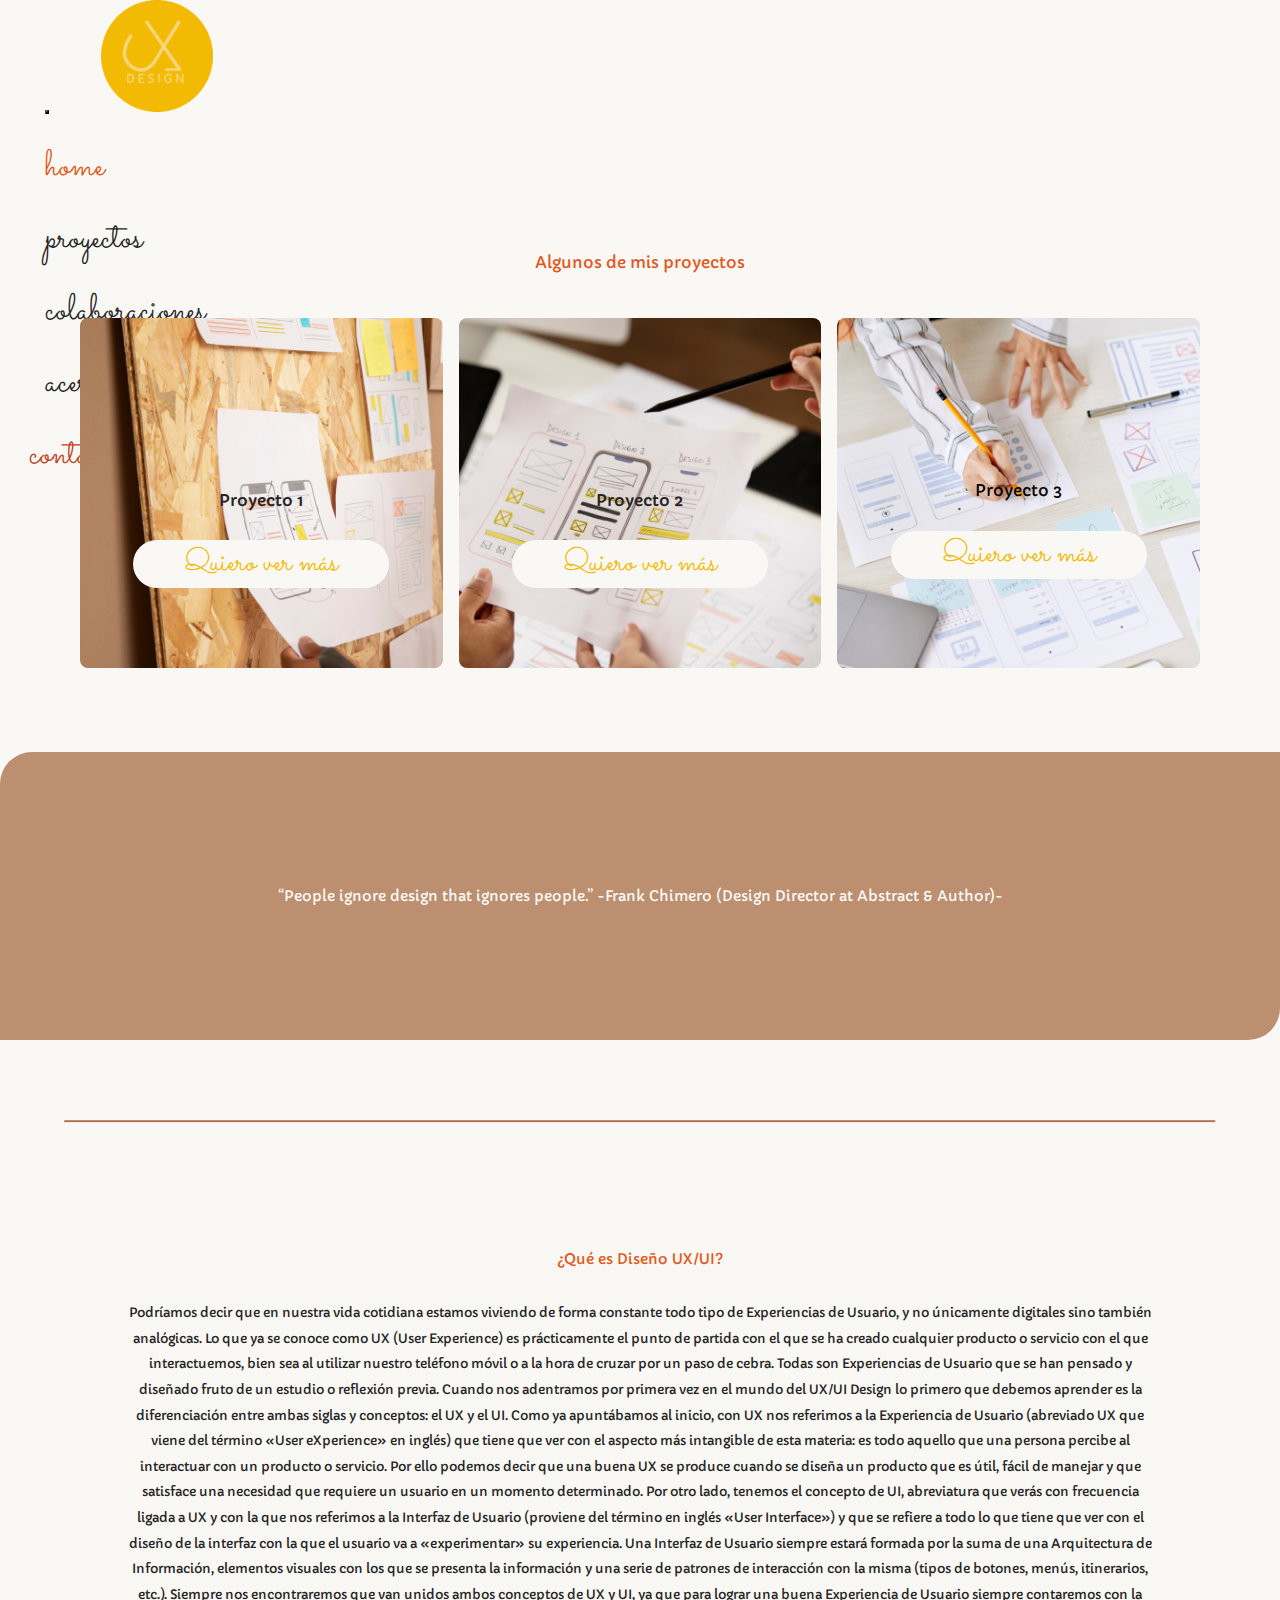
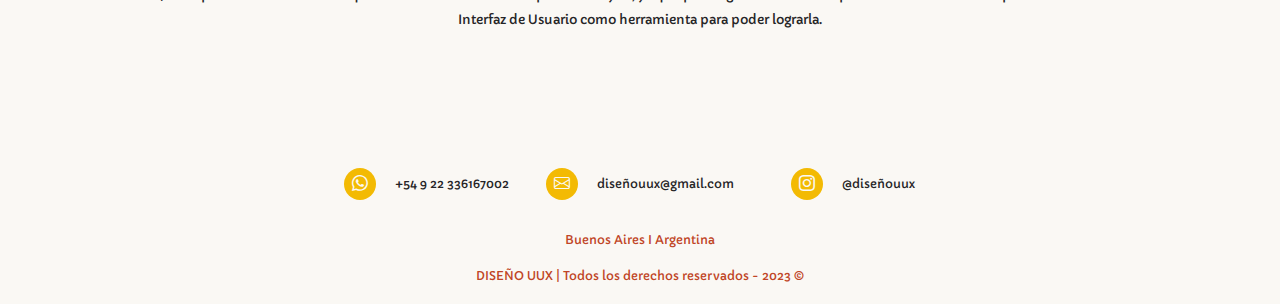
==== index.html @ 2ba10611 "Correcciones diseño responsive pantalla index y navbar" ====
<!DOCTYPE html>
<html lang="es">

<head>
  <meta charset="UTF-8">
  <meta http-equiv="X-UA-Compatible" content="IE=edge">
  <meta name="viewport" content="width=device-width, initial-scale=1.0">
  <meta name="description" content="Soy un diseñadora UX/UI apasionada por crear experiencias digitales excepcionales. Mi enfoque se basa en combinar una estética visual atractiva con una usabilidad intuitiva para ofrecer soluciones de diseño centradas en el usuario. Contáctame para transformar tus ideas en productos digitales impactantes.">
  <title>DiseñoUux| Josefina Nieto Diseño UX/UI</title>

  <!-- Vincular archivos Bootstrap -->
  <link href="https://cdn.jsdelivr.net/npm/bootstrap@5.3.0/dist/css/bootstrap.min.css" rel="stylesheet"
    integrity="sha384-9ndCyUaIbzAi2FUVXJi0CjmCapSmO7SnpJef0486qhLnuZ2cdeRhO02iuK6FUUVM" crossorigin="anonymous">
  <link rel="stylesheet" href="https://cdn.jsdelivr.net/npm/bootstrap-icons@1.10.5/font/bootstrap-icons.css">


  <!-- Vincular archivo Css -->
  <link rel="stylesheet" href="./css/styles.css">
 

  <!-- Vincular fuentes: Sacramento y Capriola -->
  <link rel="preconnect" href="https://fonts.googleapis.com">
  <link rel="preconnect" href="https://fonts.gstatic.com" crossorigin>
  <link href="https://fonts.googleapis.com/css2?family=Capriola&family=Sacramento&display=swap" rel="stylesheet">


  <!-- Favicon -->
  <link href="./img/favicon.ico" rel="Icon">
</head>

<body>
  <header class="navbar navbar-expand-xl">

    <div class="container">
      <button class="navbar-toggler" type="button" data-bs-toggle="collapse" data-bs-target="#navbarNav"
        aria-controls="navbarNav" aria-expanded="false" aria-label="Toggle navigation">
        <span class="navbar-toggler-icon"></span>
      </button>
      <a class="navbar-brand" href="index.html">
        <img class="logo" src="./img/uxdesign.png" alt="Imagen del logo">
      </a>

      <nav class="collapse navbar-collapse justify-content-between" id="navbarNav">
        <ul class="navbar-nav">
          <li class="nav-item">
            <a class="nav-link activo" aria-current="page" href="index.html">home</a>
          </li>
          <li class="nav-item">
            <a class="nav-link" href="./pages/proyectos.html">proyectos</a>
          </li>
          <li class="nav-item">
            <a class="nav-link" href="./pages/colaboraciones.html">colaboraciones</a>
          </li>
          <li class="nav-item">
            <a class="nav-link" href="./pages/acercade.html">acerca de</a>
          </li>
        </ul>
        <a class="nav-link contacto" aria-current="page" href="./pages/contacto.html">contacto</a>    
    </nav>
    </div>

  </header>

  <main>
    <section class="principal__seccion">

      <h1 class="titulo__seccion">Algunos de mis proyectos</h1>

      <div class="cards__contenedor">

        <div class="proyecto1__card">
          <h1 class="proyecto__titulo">Proyecto 1</h1>
          <a class="btn" href="">Quiero ver más</a>
        </div>

        <div class="proyecto2__card">
          <h1 class="proyecto__titulo">Proyecto 2</h1>
          <a class="btn" href="">Quiero ver más</a>
        </div>

        <div class="proyecto3__card">
          <h1 class="proyecto__titulo">Proyecto 3</h1>
          <a class="btn" href="">Quiero ver más</a>
        </div>

      </div>
    </section>

    <section class="mas">

      <div class="frase__contenedor">
        <h3 class="frase__parrafo">“People ignore design that ignores people.”
          -Frank Chimero (Design Director at Abstract & Author)-</h3>
      </div>

      <div class="separador">
        <hr class="separador__linea">
      </div>

      <div class="info__contenedor">
        <h3 class="info__titulo">¿Qué es Diseño UX/UI?</h3>
        <p class="info__parrafo">
          Podríamos decir que en nuestra vida cotidiana estamos viviendo de forma constante todo tipo de Experiencias de Usuario, y no únicamente digitales sino también analógicas. 
          Lo que ya se conoce como UX (User Experience) es prácticamente el punto de partida con el que se ha creado cualquier producto o servicio con el que interactuemos, bien sea al utilizar nuestro teléfono móvil o a la hora de cruzar por un paso de cebra. Todas son Experiencias de Usuario que se han pensado y diseñado fruto de un estudio o reflexión previa.

          Cuando nos adentramos por primera vez en el mundo del UX/UI Design lo primero que debemos aprender es la diferenciación entre ambas siglas y conceptos: el UX y el UI.
          Como ya apuntábamos al inicio, con UX nos referimos a la Experiencia de Usuario (abreviado UX que viene del término «User eXperience» en inglés) que tiene que ver con el aspecto más intangible de esta materia: es todo aquello que una persona percibe al interactuar con un producto o servicio. Por ello podemos decir que una buena UX se produce cuando se diseña un producto que es útil, fácil de manejar y que satisface una necesidad que requiere un usuario en un momento determinado.
          Por otro lado, tenemos el concepto de UI, abreviatura que verás con frecuencia ligada a UX y con la que nos referimos a la Interfaz de Usuario (proviene del término en inglés «User Interface») y que se refiere a todo lo que tiene que ver con el diseño de la interfaz con la que el usuario va a «experimentar» su experiencia.
          Una Interfaz de Usuario siempre estará formada por la suma de una Arquitectura de Información, elementos visuales con los que se presenta la información y una serie de patrones de interacción con la misma (tipos de botones, menús, itinerarios, etc.).

          Siempre nos encontraremos que van unidos ambos conceptos de UX y UI, ya que para lograr una buena Experiencia de Usuario siempre contaremos con la Interfaz de Usuario como herramienta para poder lograrla.</p>
      </div>

    </section>

  </main>

  <footer>

    <div class="redes">

      <div class="redes__card">
        <div class="icono__card">
          <i class="bi bi-whatsapp"></i>
        </div>
        <a href="./index.html">+54 9 22 336167002</a>
      </div>

      <div class="redes__card">
        <div class="icono__card">
          <i class="bi bi-envelope"></i>
        </div>
        <a href="./index.html">diseñouux@gmail.com</a>
      </div>

      <div class="redes__card">
        <div class="icono__card">
          <i class="bi bi-instagram"></i>
        </div>
        <a href="./index.html">@diseñouux</a>
      </div>

    </div>

    <div class="footer__info">
      <p class="footer__texto">Buenos Aires I Argentina</p>

      <div class="linea-copy">
        <p class="footer__copy">DISEÑO UUX | Todos los derechos reservados - 2023 ©</p>
      </div>

    </div>

  </footer>

  <script src="https://cdn.jsdelivr.net/npm/bootstrap@5.3.0/dist/js/bootstrap.bundle.min.js"
    integrity="sha384-geWF76RCwLtnZ8qwWowPQNguL3RmwHVBC9FhGdlKrxdiJJigb/j/68SIy3Te4Bkz"
    crossorigin="anonymous"></script>
</body>

</html>
---- css/styles.css ----
* {
  margin: 0;
  padding: 0;
  box-sizing: border-box;
}

ul,
ol {
  list-style: none;
}

a {
  text-decoration: none;
}

img {
  max-width: 100%;
}

h1 {
  font: normal 1rem/1.5 "Capriola", sans-serif;
}

h2 {
  font: normal 2.3rem/1.5 "Sacramento", cursive;
}

h3 {
  font-family: "Capriola", sans-serif;
  font-size: 0.9rem;
  font-weight: 400;
}

p {
  font: normal 0.8rem/2 "Capriola", sans-serif;
  color: #252426;
}

body {
  background-color: #faf8f4;
}

main {
  width: 100%;
  background-color: #faf8f4;
  align-items: center;
  align-self: center;
  padding-top: 2rem;
}

.titulo__seccion {
  width: 100%;
  color: #E25821;
  text-align: center;
  font-size: medium;
}

@media (min-width: 768px) and (orientation: landscape) {
  main {
    padding-top: 4rem;
  }
}
.cards__contenedor {
  width: 100%;
  height: 62.5rem;
  min-width: 19rem;
  margin-top: 1.5rem;
  margin-bottom: 2.5rem;
  display: grid;
  grid-template-columns: minmax(19rem, 37.5rem);
  grid-template-rows: repeat(3, minmax(20.5rem, 29rem));
  justify-self: center;
  justify-content: space-around;
  row-gap: 1rem;
}

.proyecto1__card {
  width: 100%;
  height: 100%;
  border-radius: 0.5rem;
  background-image: url(../img/vista-lateral-mano-sosteniendo-pieza-papel.jpg);
  background-size: 100% 100%;
  object-fit: cover;
  display: flex;
  flex-direction: column;
  justify-content: space-around;
  align-items: center;
  padding-top: 10.6rem;
  padding-bottom: 6.2rem;
}
.proyecto1__card h1 {
  color: #252426;
  font-size: medium;
  font-weight: 500;
}
.proyecto1__card:hover {
  background-color: #F3BA03;
}

.proyecto2__card {
  width: 100%;
  height: 100%;
  border-radius: 0.5rem;
  background-image: url(../img/manos-alto-angulo-sosteniendo-papel.jpg);
  background-size: 100% 100%;
  object-fit: cover;
  padding-top: 10.6rem;
  padding-bottom: 6.25rem;
  display: flex;
  flex-direction: column;
  justify-content: space-around;
  align-items: center;
}
.proyecto2__card h1 {
  color: #252426;
  font-size: medium;
  font-weight: 500;
}

.proyecto3__card {
  width: 100%;
  height: 100%;
  border-radius: 0.5rem;
  background-image: url(../img/mujer-haciendo-interfaz-aplicacion-moderna.jpg);
  background-size: 100% 100%;
  object-fit: cover;
  padding-top: 10rem;
  padding-bottom: 6.25rem;
  display: flex;
  flex-direction: column;
  justify-content: space-around;
  align-items: center;
}
.proyecto3__card h1 .proyecto__titulo {
  color: #252426;
  font-size: medium;
  font-weight: 500;
}

.btn {
  color: #F3BA03;
  font: normal 2.3rem/1.5 "Sacramento", cursive;
  font-size: x-large;
  width: 80%;
  max-width: 16rem;
  height: 3.2rem;
  border-radius: 1.5rem;
  background-color: #faf8f4;
  text-align: center;
  margin-top: 1.8rem;
}
.btn:hover {
  color: #faf8f4;
  background-color: #F3BA03;
  width: 102%;
  transition: all 4ms;
}

@media (min-width: 768px) and (orientation: landscape) {
  .proyecto1__card {
    grid-column: span 2;
    grid-row: span 2;
  }
  .proyecto1__card:hover {
    width: 102%;
    height: 102%;
    transition: all 2ms;
  }
  .proyecto2__card:hover {
    width: 102%;
    height: 102%;
    transition: all 2ms;
  }
  .proyecto3__card:hover {
    width: 102%;
    height: 102%;
    transition: all 2ms;
  }
  .btn {
    font-size: xx-large;
  }
}
@media (min-width: 1200px) and (orientation: landscape) {
  .cards__contenedor {
    width: 95%;
    grid-template-columns: 1fr 1fr 1fr;
    grid-template-rows: minmax(350px, 30vh);
    column-gap: 1rem;
  }
  .cards__contenedor img {
    width: 100%;
    height: 100%;
  }
  .cards__contenedor .proyecto1__card {
    grid-column: span 1;
    grid-row: span 1;
  }
  .btn {
    font-size: xx-large;
  }
}
footer {
  width: 100%;
  height: auto;
  background-color: #faf8f4;
  display: grid;
  grid-template-rows: repeat(2, 5rem);
  justify-items: center;
  align-items: center;
  align-content: center;
}
footer a {
  display: none;
  font-family: "Capriola", sans-serif;
  font-size: 0.75rem;
  font-weight: 400;
  color: #252426;
  padding-top: 0.5rem;
  padding-bottom: 0.5rem;
  margin-left: 19px;
}
footer .redes {
  width: 60%;
  display: grid;
  grid-template-columns: repeat(3, 1fr);
  grid-template-rows: 5rem;
  justify-items: center;
  align-items: center;
}
footer .redes .icono__card {
  display: grid;
  flex-wrap: nowrap;
  background-color: #F3BA03;
  width: 2rem;
  height: 2rem;
  border-radius: 50%;
  place-items: center;
}
footer .redes .icono__card i {
  color: #faf8f4;
  font-size: 1rem;
  justify-content: center;
}
footer .footer__info {
  display: grid;
  grid-template-columns: 100%;
  grid-template-rows: repeat(2, 4vh);
  justify-content: center;
}
footer .footer__info .footer__texto {
  font-size: 0.75rem;
  font-weight: 400;
  color: #C04526;
  text-align: center;
  grid-row: 1/2;
}
footer .footer__info .footer__copy {
  font-size: 0.75rem;
  font-weight: 400;
  color: #C04526;
  text-align: center;
  grid-row: 2/3;
}

@media (min-width: 768px) and (orientation: landscape) {
  .redes {
    max-width: 50%;
  }
}
@media (min-width: 1200px) and (orientation: landscape) {
  .redes {
    max-width: 50%;
  }
  .redes a {
    display: block;
  }
  .redes__card {
    display: flex;
  }
}
header {
  height: 9rem;
  background-color: #faf8f4;
}
header .navbar {
  height: 9rem;
  --bs-navbar-padding-X: 0;
  --bs-navbar-padding-y: 0;
}
header .container {
  width: 100%;
  max-width: 100vw;
  height: 100%;
  align-self: center;
  background-color: #faf8f4;
  padding: 0;
}
header .navbar-toggler {
  margin: 0 2rem;
  border-style: outset;
  color: #252426;
  font-size: 1.5rem;
  font-weight: 400;
}
header .navbar-toggler__icon {
  color: #E25821;
  order: 1;
}
header .navbar-brand {
  height: 9rem;
  padding: 2rem 0;
}
header .logo {
  width: 20vw;
  max-width: 7rem;
  height: auto;
  justify-self: center;
  align-self: center;
}
header .navbar-collapse {
  width: 100vw;
  height: auto;
  background-color: #faf8f4;
  margin-top: 0;
  margin-right: 20vw;
  border-radius: 4px;
  z-index: 10;
}
header .nav-item {
  background-color: #faf8f4;
}
header .nav-link {
  color: #252426;
  font: normal 2.3rem/1.5 "Sacramento", cursive;
  padding-left: 1rem;
  margin-left: 2rem;
  margin-right: 3rem;
  border-radius: 0.5rem;
}
header .nav-link:hover {
  color: #C04526;
  font-weight: 500;
}
header .contacto {
  color: #E25821;
  background-color: #faf8f4;
  font-weight: 500;
  padding-left: 1rem;
  margin-top: 2rem;
  margin-bottom: 41rem;
}
header .contacto:hover {
  color: #BB8F70;
  font-weight: 500;
}
header .activo {
  color: #E25821;
  background-color: #E8E0D7;
}
header .contacto__activo {
  color: #faf8f4;
  background-color: #BB8F70;
}

@media (min-width: 1200px) and (orientation: landscape) {
  header {
    height: 11rem;
    padding: 5rem auto;
  }
  header .navbar-collapse {
    width: 100vw;
    height: 9rem;
    padding-top: 1rem;
    margin-right: 1rem;
    z-index: index 10;
  }
  header .activo {
    color: #E25821;
    background-color: #faf8f4;
  }
  header .container {
    width: 98%;
    height: 9rem;
    margin: 0 auto;
  }
  header .navbar-brand {
    padding: 1rem;
  }
  header .navbar-brand:hover {
    width: 10rem;
    height: 10rem;
    transition: all 2ms;
  }
  header ul .navbar-nav {
    width: 100%;
    height: 9rem;
    justify-content: center;
    align-items: center;
    z-index: index 10;
  }
  header .nav-item {
    height: 4rem;
    margin: 0.5rem 0;
    justify-items: start;
    align-items: center;
    padding-left: 0;
  }
  header .nav-item .nav-link {
    width: 100%;
    height: 100%;
    border-radius: 4px;
    text-align: center;
    margin-left: 1rem;
    margin-right: 1rem;
  }
  header .nav-item .nav-link:hover {
    color: #C04526;
    font-weight: 500;
    width: 105%;
    height: 105%;
    transition: all 2ms;
  }
  header .contacto {
    width: 12rem;
    height: 4rem;
    color: #C04526;
    align-self: center;
    padding: 0.5rem 0;
    margin: 1.5rem 1rem;
    font-weight: 500;
    border-radius: 2rem;
    text-align: center;
    justify-content: center;
    align-content: center;
  }
  header .contacto:hover {
    width: 12.5rem;
    height: 4.5rem;
    background-color: #E8E0D7;
    color: #faf8f4;
    border-width: 0.3rem;
    border-width: 1rem;
    transition: all 2ms;
  }
  header .contacto__activo {
    color: #E25821;
    background-color: #E8E0D7;
  }
}
.acerca {
  width: 90%;
  height: 65rem;
  min-width: 18.5rem;
  margin: 0 auto;
  display: grid;
  grid-template-rows: 0.5fr 0.5fr 2fr 4fr;
  align-items: center;
  justify-items: center;
  justify-content: center;
  justify-self: center;
  text-align: center;
}
.acerca__subtitulo {
  color: #E25821;
  font-size: x-large;
}
.acerca__parrafo {
  width: 95%;
  max-width: 1000px;
  height: 30rem;
  margin: 0 auto;
  display: grid;
  grid-template-rows: 1fr 1fr 5fr;
  align-items: center;
}
.acerca__parrafo h3 {
  font-size: medium;
  color: #BB8F70;
}
.acerca__parrafo p {
  text-align: center;
  font: normal 0.8rem/2 "Capriola", sans-serif;
}
.acerca .carrusel {
  width: 95%;
  height: auto;
  max-width: 24rem;
  border-radius: 1rem;
}
.acerca .carrusel img {
  border-radius: 1rem;
}

@media (min-width: 768px) and (orientation: landscape) {
  .acerca {
    height: 65rem;
    grid-template-rows: 1fr 1fr 4fr 6fr;
  }
  .acerca .carrusel {
    width: 80%;
    max-width: 35rem;
    margin-top: 2rem;
  }
  .acerca__subtitulo {
    color: #E25821;
    font-size: xx-large;
  }
  .acerca__parrafo {
    width: 90vw;
    max-width: 40rem;
    height: 22rem;
    margin: 4rem auto;
  }
}
@media (min-width: 1200px) and (orientation: landscape) {
  .acerca {
    height: 80rem;
    grid-template-rows: 1fr 1fr 4fr 6fr;
  }
  .acerca .carrusel {
    width: 70%;
    max-width: 40rem;
  }
  .acerca__parrafo {
    width: 90vw;
    max-width: 55rem;
    height: 20rem;
    margin: 4rem auto;
  }
}
.contactar {
  width: 20rem;
  height: 32rem;
  display: grid;
  grid-template-rows: 0.5fr 0.5fr 3.5fr;
  justify-self: center;
  align-items: center;
  justify-content: center;
  margin: 0 auto;
  padding: 0;
  z-index: 0;
}
.contactar__linea1 {
  width: 3rem;
  border-width: 0.3rem;
  border-radius: 0.1rem;
  color: #E25821;
  margin-top: 0px;
  margin-bottom: 0px;
  justify-self: center;
  margin: 0 auto;
  z-index: 0;
}
.contactar__linea2 {
  width: 3rem;
  border-width: 0.3rem;
  border-radius: 2px;
  color: #E25821;
  justify-self: start;
  margin-top: 0px;
  margin-bottom: 0px;
  z-index: 0;
}
.contactar__formulario {
  width: 20rem;
  height: 23rem;
  display: grid;
  grid-template-rows: 1fr 3.5fr;
}
.contactar__formulario input {
  border-radius: 10px;
  border-color: #BB8F70;
  color: #252426;
  border-width: 0.1rem;
  background-color: #faf8f4;
}
.contactar__formulario .input1 {
  width: 20rem;
  height: 3rem;
  display: grid;
  grid-template-columns: 1fr 1fr;
  column-gap: 0.2rem;
}
.contactar__formulario .input1__nombre {
  width: 9.9rem;
  height: 3rem;
  margin-top: 0.5rem;
  margin-bottom: 0.5rem;
}
.contactar__formulario .input1__telefono {
  width: 9.9rem;
  height: 3rem;
  margin-top: 0.5rem;
  margin-bottom: 0.5rem;
}
.contactar__formulario .input2 {
  width: 20rem;
  display: flex;
  flex-direction: column;
  align-items: center;
}
.contactar__formulario .input2__email {
  width: 20rem;
  height: 50px;
  margin-bottom: 0.75rem;
}
.contactar__formulario .input2__mensaje {
  width: 20rem;
  height: 10rem;
}
.contactar__formulario .input2__boton {
  color: #252426;
  width: 10rem;
  height: 2.9rem;
  border-radius: 1.5rem;
  background-color: #E8E0D7;
  border-color: #E8E0D7;
  margin-top: 1rem;
  margin-bottom: 1rem;
}
.contactar .contactar__subtitulo {
  padding: 1rem 0;
}

@media (min-width: 768px) and (orientation: landscape) {
  .contactar {
    width: 26rem;
    height: 40rem;
  }
  .contactar__formulario {
    width: 26rem;
    height: 30rem;
  }
  .contactar__formulario .input1 {
    width: 26rem;
  }
  .contactar__formulario .input1__nombre {
    width: 12.9rem;
    margin-top: 0;
    margin-bottom: 0;
  }
  .contactar__formulario .input1__telefono {
    width: 12.9rem;
    margin-top: 0;
    margin-bottom: 0;
  }
  .contactar__formulario .input2 {
    width: 26rem;
  }
  .contactar__formulario .input2__email {
    width: 26rem;
  }
  .contactar__formulario .input2__mensaje {
    width: 26rem;
    height: 15rem;
  }
  .contactar__formulario .input2__boton {
    width: 15rem;
    height: 3.5rem;
    margin-top: 2rem;
    margin-bottom: 2rem;
  }
}
.principal__seccion {
  width: 92%;
  min-width: 19rem;
  max-width: 43rem;
  height: auto;
  display: grid;
  flex-wrap: wrap;
  justify-self: center;
  align-items: center;
  margin: 0 auto;
}
.principal__seccion .cards__contenedor {
  max-width: 30rem;
}

.mas {
  width: 100%;
  min-width: 19rem;
  height: 106rem;
  margin-top: 0.5rem;
  display: grid;
  grid-template-columns: minmax(18rem, 100%);
  grid-template-rows: auto;
  align-items: center;
  justify-items: center;
}
.mas .frase__contenedor {
  width: 100%;
  height: 100%;
  max-height: 20rem;
  min-height: 18rem;
  background-color: #BB8F70;
  border-radius: 2rem 0 2rem 0;
  display: flex;
  align-items: center;
  justify-content: center;
}
.mas .frase__contenedor .frase__parrafo {
  max-width: 90%;
  color: #faf8f4;
  line-height: 2rem;
  text-align: center;
}

.separador {
  width: 100%;
  height: 100%;
  grid-row: 2/3;
}
.separador__linea {
  width: 90%;
  height: 0.2rem;
  border-radius: 2px;
  margin: auto auto;
  background-color: #E25821;
  margin-top: 2rem;
}

.info__contenedor {
  width: 95%;
  grid-row: 3/4;
  justify-content: center;
  align-content: space-between;
  text-align: center;
  padding: 2rem 2rem;
}
.info__contenedor .info__titulo {
  color: #E25821;
  margin-top: 1rem;
  margin-bottom: 2rem;
}

@media (min-width: 768px) and (orientation: landscape) {
  main .cards__contenedor {
    max-width: 40rem;
  }
  main .proyecto1__card {
    grid-column: span 1;
    grid-row: span 1;
  }
  main .mas {
    height: 70rem;
    grid-template-rows: 1fr 0.5fr 4fr;
  }
  main .mas .separador__linea {
    margin-top: 4rem;
  }
}
@media (min-width: 1200px) and (orientation: landscape) {
  main .principal__seccion {
    width: 95%;
    max-width: 75rem;
    height: 30rem;
    margin-bottom: 2rem;
  }
  main .principal__seccion .cards__contenedor {
    width: 100%;
    max-width: 70rem;
    height: 22rem;
  }
  main .mas {
    height: 62rem;
  }
  main .mas .info__contenedor {
    width: 85%;
  }
  main .mas .separador__linea {
    margin-top: 5rem;
  }
}
.proyectos {
  width: 95%;
  min-width: 19rem;
  height: auto;
  display: flex;
  flex-direction: column;
  justify-self: center;
  align-items: center;
  margin: 0 auto;
  padding: 0;
}
.proyectos__contenedor {
  width: 95%;
  min-width: 19rem;
  max-width: 25rem;
  display: grid;
  grid-template-columns: 1fr;
  grid-template-rows: repeat(6, 290px);
  row-gap: 1rem;
  margin-top: 1rem;
  margin-bottom: 3rem;
  justify-self: center;
  padding: 0 1rem;
}

@media (min-width: 768px) and (orientation: landscape) {
  .proyectos {
    width: 92%;
    max-width: 75rem;
    height: 90rem;
  }
  .proyectos__contenedor {
    max-width: 75rem;
    height: 75rem;
    margin-top: 3rem;
    margin-bottom: 3rem;
    grid-template-columns: 1fr 1fr;
    grid-template-rows: 1fr 1fr 1fr;
    column-gap: 1rem;
  }
}
@media (min-width: 1200px) and (orientation: landscape) {
  .proyectos {
    height: 62.5rem;
  }
  .proyectos__contenedor {
    height: 40rem;
    grid-template-columns: 1fr 1fr 1fr;
    grid-template-rows: 1fr 1fr;
    padding: 0;
    column-gap: 2rem;
    row-gap: 2rem;
  }
}
.colaboraciones {
  width: 100vw;
  height: 48rem;
  display: grid;
  grid-template-rows: 0.5fr 5fr;
  justify-self: center;
  align-items: center;
  justify-items: center;
}
.colaboraciones .subtitulo__seccion {
  text-align: center;
  color: #252426;
  font-weight: 100;
}
.colaboraciones__informacion {
  width: 90%;
  display: grid;
  grid-template-rows: repeat(3, 1fr);
  row-gap: 1rem;
  justify-self: center;
  align-items: center;
}
.colaboraciones__contenedor {
  width: 100vw;
  height: auto;
  row-gap: 1rem;
  align-items: center;
  justify-items: center;
  margin: auto auto;
}
.colaboraciones .contacto__red {
  height: 3rem;
  display: flex;
  text-align: center;
  justify-items: center;
  align-items: center;
  margin: 0 auto;
}
.colaboraciones .contacto__red a {
  color: #252426;
}
.colaboraciones .contacto__red .icono__card {
  display: grid;
  flex-wrap: nowrap;
  background-color: #F3BA03;
  width: 3rem;
  height: 3rem;
  border-radius: 50%;
  place-items: center;
  margin-right: 1rem;
}
.colaboraciones .contacto__red .icono__card i {
  color: #faf8f4;
  font-size: 1rem;
  justify-content: center;
}
.colaboraciones .colaboracion {
  width: 100%;
  height: 32rem;
  display: grid;
  grid-template-rows: 1fr 1fr;
  background-color: #E8E0D7;
  align-items: center;
  justify-items: center;
  justify-content: center;
  padding-top: 1rem;
  padding-bottom: 1rem;
  margin: 0 auto;
}
.colaboraciones .colaboracion__card {
  width: 90%;
  max-width: 22.5rem;
  height: auto;
  color: #faf8f4;
  background-color: #BB8F70;
  border-radius: 0 1.5rem 0 1.5rem;
  display: grid;
  grid-template-rows: 1fr 2fr;
  justify-items: center;
  padding: 2rem 2rem;
  align-items: center;
  text-align: center;
  padding-top: 2rem;
}
.colaboraciones .colaboracion__card h1 {
  font-size: medium;
}
.colaboraciones .colaboracion__imagen {
  width: 90%;
  max-width: 22.5rem;
  height: auto;
  margin: 0 auto;
}
.colaboraciones .colaboracion__imagen img {
  border-radius: 2rem 2rem 0 0;
  height: 100%;
  object-fit: cover;
}

@media (min-width: 768px) {
  .colaboraciones {
    height: 43rem;
    grid-template-rows: 1.5fr 5.5fr;
  }
  .colaboraciones__contenedor {
    height: 28rem;
    margin: 0;
  }
  .colaboraciones__contenedor .colaboracion {
    display: grid;
    grid-template-columns: 1fr 1fr;
    grid-template-rows: 1fr;
    height: auto;
    align-self: center;
    margin: auto 0;
    column-gap: 1rem;
    padding: 2rem 15vh;
  }
  .colaboraciones__contenedor .colaboracion__card {
    width: 100%;
    max-width: 40rem;
    min-width: 21rem;
    height: 100%;
    max-height: 100%;
    margin-left: 0;
    grid-column-start: 1;
    padding: 20% 0;
  }
  .colaboraciones__contenedor .colaboracion__imagen {
    width: 100%;
    max-width: 40rem;
    min-width: 21rem;
    height: 100%;
    max-height: 100%;
    margin: auto 0;
    grid-column-start: 2;
    grid-row-start: 1;
    align-self: flex-start;
  }
}

/*# sourceMappingURL=styles.css.map */
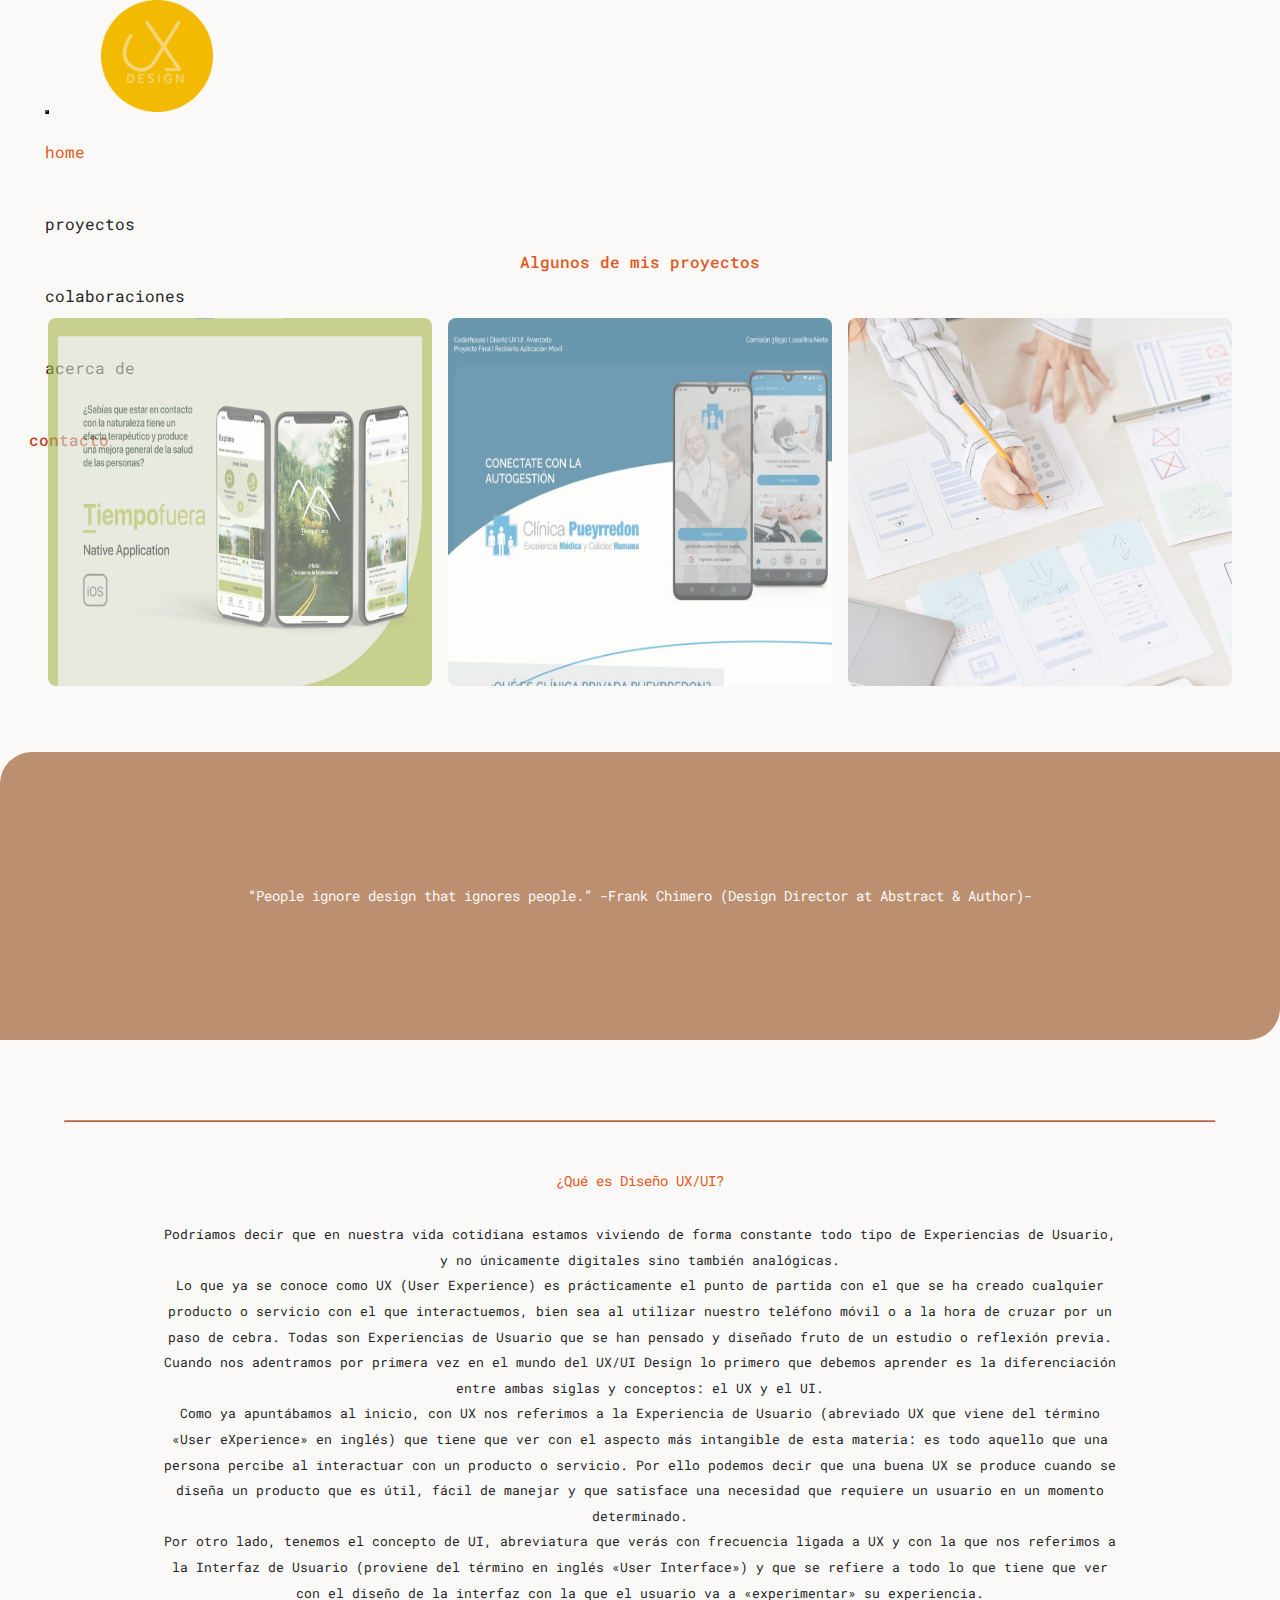
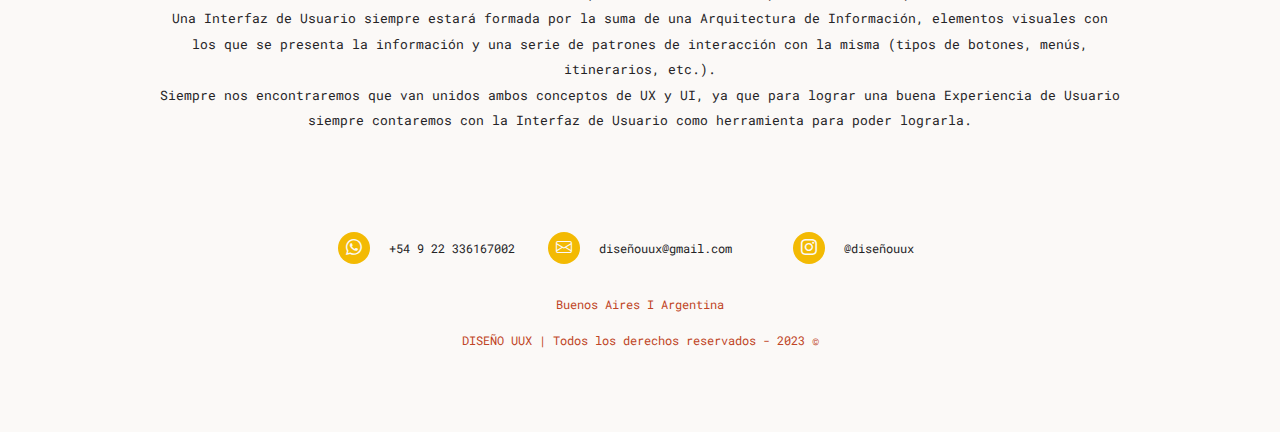
==== commit 7e354574: "Cambio fuente sitio y correciones estilos" ====
--- a/index.html
+++ b/index.html
@@ -18,10 +18,10 @@
   <link rel="stylesheet" href="./css/styles.css">
  
 
-  <!-- Vincular fuentes: Sacramento y Capriola -->
+  <!-- Vincular fuentes: Roboto -->
   <link rel="preconnect" href="https://fonts.googleapis.com">
   <link rel="preconnect" href="https://fonts.gstatic.com" crossorigin>
-  <link href="https://fonts.googleapis.com/css2?family=Capriola&family=Sacramento&display=swap" rel="stylesheet">
+  <link href="https://fonts.googleapis.com/css2?family=Roboto+Mono:ital,wght@0,200;0,300;0,400;0,500;0,600;1,200;1,300;1,400&display=swap" rel="stylesheet">
 
 
   <!-- Favicon -->
@@ -69,18 +69,25 @@
       <div class="cards__contenedor">
 
         <div class="proyecto1__card">
-          <h1 class="proyecto__titulo">Proyecto 1</h1>
-          <a class="btn" href="">Quiero ver más</a>
+          <div class="contenedoramarillo__card">
+            <h1 class="proyecto__titulo">Proyecto Tiempo fuera- Aplicación nativa</h1>
+            <a class="btn" href="https://www.behance.net/gallery/156303255/TIEMPO-FUERA-APP-NATIVA"target="_blank" rel="noopener noreferrer">Quiero ver más</a>
+          </div>
         </div>
+        
 
         <div class="proyecto2__card">
-          <h1 class="proyecto__titulo">Proyecto 2</h1>
-          <a class="btn" href="">Quiero ver más</a>
+          <div class="contenedormorado__card">
+            <h1 class="proyecto__titulo">Proyecto rediseño aplicación paciente Clínica Privada Pueyrredon</h1>
+            <a class="btn" href="https://www.behance.net/gallery/171615181/Rediseno-aplicacion-pacientes-Clinica-Pueyrredon" target="_blank" rel="noopener noreferrer">Quiero ver más</a>
+          </div>
         </div>
 
         <div class="proyecto3__card">
-          <h1 class="proyecto__titulo">Proyecto 3</h1>
-          <a class="btn" href="">Quiero ver más</a>
+          <div class="contenedoramarillo__card">
+            <h1 class="proyecto__titulo">Proyecto 3</h1>
+            <a class="btn" href="https://www.behance.net/gallery/156303255/TIEMPO-FUERA-APP-NATIVA"target="_blank" rel="noopener noreferrer">Quiero ver más</a>
+          </div>
         </div>
 
       </div>
@@ -101,13 +108,17 @@
         <h3 class="info__titulo">¿Qué es Diseño UX/UI?</h3>
         <p class="info__parrafo">
           Podríamos decir que en nuestra vida cotidiana estamos viviendo de forma constante todo tipo de Experiencias de Usuario, y no únicamente digitales sino también analógicas. 
+          <br>
           Lo que ya se conoce como UX (User Experience) es prácticamente el punto de partida con el que se ha creado cualquier producto o servicio con el que interactuemos, bien sea al utilizar nuestro teléfono móvil o a la hora de cruzar por un paso de cebra. Todas son Experiencias de Usuario que se han pensado y diseñado fruto de un estudio o reflexión previa.
-
+          <br>
           Cuando nos adentramos por primera vez en el mundo del UX/UI Design lo primero que debemos aprender es la diferenciación entre ambas siglas y conceptos: el UX y el UI.
+          <br>
           Como ya apuntábamos al inicio, con UX nos referimos a la Experiencia de Usuario (abreviado UX que viene del término «User eXperience» en inglés) que tiene que ver con el aspecto más intangible de esta materia: es todo aquello que una persona percibe al interactuar con un producto o servicio. Por ello podemos decir que una buena UX se produce cuando se diseña un producto que es útil, fácil de manejar y que satisface una necesidad que requiere un usuario en un momento determinado.
+          <br>
           Por otro lado, tenemos el concepto de UI, abreviatura que verás con frecuencia ligada a UX y con la que nos referimos a la Interfaz de Usuario (proviene del término en inglés «User Interface») y que se refiere a todo lo que tiene que ver con el diseño de la interfaz con la que el usuario va a «experimentar» su experiencia.
+          <br>
           Una Interfaz de Usuario siempre estará formada por la suma de una Arquitectura de Información, elementos visuales con los que se presenta la información y una serie de patrones de interacción con la misma (tipos de botones, menús, itinerarios, etc.).
-
+          <br>
           Siempre nos encontraremos que van unidos ambos conceptos de UX y UI, ya que para lograr una buena Experiencia de Usuario siempre contaremos con la Interfaz de Usuario como herramienta para poder lograrla.</p>
       </div>
 
--- a/css/styles.css
+++ b/css/styles.css
@@ -1,3 +1,4 @@
+@charset "UTF-8";
 * {
   margin: 0;
   padding: 0;
@@ -18,31 +19,31 @@
 }
 
 h1 {
-  font: normal 1rem/1.5 "Capriola", sans-serif;
+  font: 500 1.1rem/1.5 "Roboto Mono", monospace;
 }
 
 h2 {
-  font: normal 2.3rem/1.5 "Sacramento", cursive;
+  font: 400 1rem/1.5 "Roboto Mono", monospace;
 }
 
 h3 {
-  font-family: "Capriola", sans-serif;
+  font-family: "Roboto Mono", monospace;
   font-size: 0.9rem;
   font-weight: 400;
 }
 
 p {
-  font: normal 0.8rem/2 "Capriola", sans-serif;
+  font: 400 0.8rem/2 "Roboto Mono", monospace;
   color: #252426;
 }
 
 body {
-  background-color: #faf8f4;
+  background-color: #FBF9F7;
 }
 
 main {
   width: 100%;
-  background-color: #faf8f4;
+  background-color: #FBF9F7;
   align-items: center;
   align-self: center;
   padding-top: 2rem;
@@ -60,61 +61,57 @@
     padding-top: 4rem;
   }
 }
-.cards__contenedor {
-  width: 100%;
-  height: 62.5rem;
-  min-width: 19rem;
-  margin-top: 1.5rem;
-  margin-bottom: 2.5rem;
-  display: grid;
-  grid-template-columns: minmax(19rem, 37.5rem);
-  grid-template-rows: repeat(3, minmax(20.5rem, 29rem));
-  justify-self: center;
-  justify-content: space-around;
-  row-gap: 1rem;
-}
-
-.proyecto1__card {
+h1 .titulo__seccion {
+  color: #FBF9F7;
+  max-width: 17rem;
+  font-size: medium;
+  line-height: 1.2;
+  font-weight: 600;
+  text-align: center;
+}
+
+.contenedoramarillo__card {
   width: 100%;
   height: 100%;
   border-radius: 0.5rem;
-  background-image: url(../img/vista-lateral-mano-sosteniendo-pieza-papel.jpg);
+  background-color: rgba(243, 187, 3, 0.6156862745);
+  padding: 8rem 1rem;
+}
+
+.contenedormorado__card {
+  width: 100%;
+  height: 100%;
+  border-radius: 0.5rem;
+  background-color: rgba(187, 143, 112, 0.6980392157);
+  padding: 6rem 1rem;
+}
+
+.proyecto1__card {
+  width: 100%;
+  height: 100%;
+  border-radius: 0.5rem;
+  background-image: url(../img/proyecto-tiempofuera-appnativa.jpg);
   background-size: 100% 100%;
   object-fit: cover;
   display: flex;
   flex-direction: column;
-  justify-content: space-around;
-  align-items: center;
-  padding-top: 10.6rem;
-  padding-bottom: 6.2rem;
-}
-.proyecto1__card h1 {
-  color: #252426;
-  font-size: medium;
-  font-weight: 500;
-}
-.proyecto1__card:hover {
-  background-color: #F3BA03;
+  align-items: center;
+  opacity: 60%;
+  text-align: center;
 }
 
 .proyecto2__card {
   width: 100%;
   height: 100%;
   border-radius: 0.5rem;
-  background-image: url(../img/manos-alto-angulo-sosteniendo-papel.jpg);
+  background-image: url(../img/proyecto-rediseño-apppacientes-clinicaprivadapueyrredon.jpg);
   background-size: 100% 100%;
   object-fit: cover;
-  padding-top: 10.6rem;
-  padding-bottom: 6.25rem;
   display: flex;
   flex-direction: column;
-  justify-content: space-around;
-  align-items: center;
-}
-.proyecto2__card h1 {
-  color: #252426;
-  font-size: medium;
-  font-weight: 500;
+  align-items: center;
+  opacity: 60%;
+  text-align: center;
 }
 
 .proyecto3__card {
@@ -124,60 +121,73 @@
   background-image: url(../img/mujer-haciendo-interfaz-aplicacion-moderna.jpg);
   background-size: 100% 100%;
   object-fit: cover;
-  padding-top: 10rem;
-  padding-bottom: 6.25rem;
   display: flex;
   flex-direction: column;
-  justify-content: space-around;
-  align-items: center;
-}
-.proyecto3__card h1 .proyecto__titulo {
-  color: #252426;
+  align-items: center;
+  opacity: 60%;
+  text-align: center;
+}
+
+.proyecto__titulo {
+  color: #FBF9F7;
+}
+
+.btn {
+  color: #F3BA03;
+  background-color: #FBF9F7;
+  font: 400 1rem/1.5 "Roboto Mono", monospace;
   font-size: medium;
   font-weight: 500;
-}
-
-.btn {
+  width: 60%;
+  max-width: 16rem;
+  height: 3.5rem;
+  border-radius: 1.5rem;
+  text-align: center;
+  padding: 1rem 0.7rem;
+}
+.btn:hover {
   color: #F3BA03;
-  font: normal 2.3rem/1.5 "Sacramento", cursive;
-  font-size: x-large;
-  width: 80%;
-  max-width: 16rem;
-  height: 3.2rem;
-  border-radius: 1.5rem;
-  background-color: #faf8f4;
-  text-align: center;
-  margin-top: 1.8rem;
-}
-.btn:hover {
-  color: #faf8f4;
-  background-color: #F3BA03;
-  width: 102%;
-  transition: all 4ms;
+  background-color: #FBF9F7;
+  width: 101%;
 }
 
 @media (min-width: 768px) and (orientation: landscape) {
-  .proyecto1__card {
-    grid-column: span 2;
-    grid-row: span 2;
-  }
-  .proyecto1__card:hover {
+  .cards__contenedor {
+    width: 95%;
+  }
+  .cards__contenedor .contenedoramarillo__card {
+    background-color: rgba(243, 187, 3, 0.7294117647);
+    opacity: 0;
+    padding: 10rem 1rem;
+  }
+  .cards__contenedor .contenedoramarillo__card:hover {
+    opacity: 100%;
+  }
+  .cards__contenedor .contenedormorado__card {
+    background-color: rgba(187, 143, 112, 0.7411764706);
+    opacity: 0;
+    padding: 10rem 1rem;
+  }
+  .cards__contenedor .contenedormorado__card:hover {
+    opacity: 100%;
+  }
+  .cards__contenedor .proyecto1__card:hover {
     width: 102%;
     height: 102%;
     transition: all 2ms;
   }
-  .proyecto2__card:hover {
+  .cards__contenedor .proyecto2__card:hover {
     width: 102%;
     height: 102%;
     transition: all 2ms;
   }
-  .proyecto3__card:hover {
+  .cards__contenedor .proyecto3__card:hover {
     width: 102%;
     height: 102%;
     transition: all 2ms;
   }
-  .btn {
-    font-size: xx-large;
+  .cards__contenedor .btn {
+    font-size: large;
   }
 }
 @media (min-width: 1200px) and (orientation: landscape) {
@@ -191,27 +201,34 @@
     width: 100%;
     height: 100%;
   }
+  .cards__contenedor .contenedoramarillo__card {
+    padding: 8rem 1rem;
+  }
+  .cards__contenedor .contenedormorado__card {
+    padding: 8rem 1rem;
+  }
   .cards__contenedor .proyecto1__card {
     grid-column: span 1;
     grid-row: span 1;
   }
   .btn {
-    font-size: xx-large;
+    font-size: medium;
   }
 }
 footer {
   width: 100%;
   height: auto;
-  background-color: #faf8f4;
+  background-color: #FBF9F7;
   display: grid;
   grid-template-rows: repeat(2, 5rem);
   justify-items: center;
   align-items: center;
   align-content: center;
+  margin: 4rem 0;
 }
 footer a {
   display: none;
-  font-family: "Capriola", sans-serif;
+  font-family: "Roboto Mono", monospace;
   font-size: 0.75rem;
   font-weight: 400;
   color: #252426;
@@ -237,7 +254,7 @@
   place-items: center;
 }
 footer .redes .icono__card i {
-  color: #faf8f4;
+  color: #FBF9F7;
   font-size: 1rem;
   justify-content: center;
 }
@@ -280,7 +297,7 @@
 }
 header {
   height: 9rem;
-  background-color: #faf8f4;
+  background-color: #FBF9F7;
 }
 header .navbar {
   height: 9rem;
@@ -292,7 +309,7 @@
   max-width: 100vw;
   height: 100%;
   align-self: center;
-  background-color: #faf8f4;
+  background-color: #FBF9F7;
   padding: 0;
 }
 header .navbar-toggler {
@@ -317,21 +334,25 @@
   justify-self: center;
   align-self: center;
 }
+header .logo:hover {
+  rotate: 360deg;
+  transition: rotate 5ms;
+}
 header .navbar-collapse {
   width: 100vw;
   height: auto;
-  background-color: #faf8f4;
+  background-color: #FBF9F7;
   margin-top: 0;
   margin-right: 20vw;
   border-radius: 4px;
   z-index: 10;
 }
 header .nav-item {
-  background-color: #faf8f4;
+  background-color: #FBF9F7;
 }
 header .nav-link {
   color: #252426;
-  font: normal 2.3rem/1.5 "Sacramento", cursive;
+  font: 400 1rem/1.5 "Roboto Mono", monospace;
   padding-left: 1rem;
   margin-left: 2rem;
   margin-right: 3rem;
@@ -343,7 +364,7 @@
 }
 header .contacto {
   color: #E25821;
-  background-color: #faf8f4;
+  background-color: #FBF9F7;
   font-weight: 500;
   padding-left: 1rem;
   margin-top: 2rem;
@@ -358,7 +379,7 @@
   background-color: #E8E0D7;
 }
 header .contacto__activo {
-  color: #faf8f4;
+  color: #FBF9F7;
   background-color: #BB8F70;
 }
 
@@ -376,7 +397,7 @@
   }
   header .activo {
     color: #E25821;
-    background-color: #faf8f4;
+    background-color: #FBF9F7;
   }
   header .container {
     width: 98%;
@@ -437,7 +458,7 @@
     width: 12.5rem;
     height: 4.5rem;
     background-color: #E8E0D7;
-    color: #faf8f4;
+    color: #FBF9F7;
     border-width: 0.3rem;
     border-width: 1rem;
     transition: all 2ms;
@@ -462,7 +483,7 @@
 }
 .acerca__subtitulo {
   color: #E25821;
-  font-size: x-large;
+  font-size: small;
 }
 .acerca__parrafo {
   width: 95%;
@@ -479,7 +500,7 @@
 }
 .acerca__parrafo p {
   text-align: center;
-  font: normal 0.8rem/2 "Capriola", sans-serif;
+  font: 400 0.8rem/2 "Roboto Mono", monospace;
 }
 .acerca .carrusel {
   width: 95%;
@@ -503,7 +524,7 @@
   }
   .acerca__subtitulo {
     color: #E25821;
-    font-size: xx-large;
+    font-size: medium;
   }
   .acerca__parrafo {
     width: 90vw;
@@ -568,11 +589,14 @@
   grid-template-rows: 1fr 3.5fr;
 }
 .contactar__formulario input {
+  font: 400 0.8rem/2 "Roboto Mono", monospace;
+  color: #252426;
   border-radius: 10px;
   border-color: #BB8F70;
   color: #252426;
   border-width: 0.1rem;
-  background-color: #faf8f4;
+  background-color: #FBF9F7;
+  padding-left: 1rem;
 }
 .contactar__formulario .input1 {
   width: 20rem;
@@ -664,7 +688,7 @@
 .principal__seccion {
   width: 92%;
   min-width: 19rem;
-  max-width: 43rem;
+  max-width: 32rem;
   height: auto;
   display: grid;
   flex-wrap: wrap;
@@ -673,13 +697,22 @@
   margin: 0 auto;
 }
 .principal__seccion .cards__contenedor {
-  max-width: 30rem;
+  width: 100%;
+  height: 62.5rem;
+  min-width: 19rem;
+  margin-top: 1.5rem;
+  margin-bottom: 2.5rem;
+  display: grid;
+  grid-template-rows: repeat(3, minmax(20.5rem, 29rem));
+  justify-self: center;
+  justify-content: space-around;
+  row-gap: 1rem;
 }
 
 .mas {
   width: 100%;
   min-width: 19rem;
-  height: 106rem;
+  height: auto;
   margin-top: 0.5rem;
   display: grid;
   grid-template-columns: minmax(18rem, 100%);
@@ -700,7 +733,7 @@
 }
 .mas .frase__contenedor .frase__parrafo {
   max-width: 90%;
-  color: #faf8f4;
+  color: #FBF9F7;
   line-height: 2rem;
   text-align: center;
 }
@@ -725,41 +758,68 @@
   justify-content: center;
   align-content: space-between;
   text-align: center;
-  padding: 2rem 2rem;
+  padding: 2rem 0;
 }
 .info__contenedor .info__titulo {
   color: #E25821;
   margin-top: 1rem;
   margin-bottom: 2rem;
 }
+.info__contenedor .info__parrafo {
+  width: 90%;
+  max-width: 50rem;
+  margin: 0 auto;
+}
 
 @media (min-width: 768px) and (orientation: landscape) {
-  main .cards__contenedor {
-    max-width: 40rem;
-  }
-  main .proyecto1__card {
+  main .principal__seccion {
+    width: 92%;
+    max-width: 38rem;
+  }
+  main .principal__seccion .cards__contenedor {
+    height: 49rem;
+    grid-template-columns: repeat(2, minmax(20.5rem, 29rem));
+    grid-template-rows: repeat(2, minmax(20.5rem, 24rem));
+    column-gap: 1rem;
+  }
+  main .principal__seccion .proyecto1__card {
+    grid-column: span 2;
+    grid-row: span 1;
+  }
+  main .principal__seccion .proyecto2__card {
     grid-column: span 1;
     grid-row: span 1;
   }
-  main .mas {
+  main .principal__seccion .proyecto3__card {
+    grid-column: span 1;
+    grid-row: span 1;
+  }
+  .mas {
     height: 70rem;
     grid-template-rows: 1fr 0.5fr 4fr;
   }
-  main .mas .separador__linea {
+  .mas .separador__linea {
     margin-top: 4rem;
   }
 }
 @media (min-width: 1200px) and (orientation: landscape) {
   main .principal__seccion {
     width: 95%;
-    max-width: 75rem;
+    max-width: 80rem;
     height: 30rem;
     margin-bottom: 2rem;
   }
   main .principal__seccion .cards__contenedor {
     width: 100%;
-    max-width: 70rem;
+    max-width: 74rem;
     height: 22rem;
+    grid-template-columns: repeat(3, minmax(20.5rem, 29rem));
+    grid-template-rows: 23rem;
+    column-gap: 1rem;
+  }
+  main .principal__seccion .cards__contenedor .proyecto1__card {
+    grid-column: span 1;
+    grid-row: span 1;
   }
   main .mas {
     height: 62rem;
@@ -769,6 +829,9 @@
   }
   main .mas .separador__linea {
     margin-top: 5rem;
+  }
+  main .mas .info__parrafo {
+    max-width: 60rem;
   }
 }
 .proyectos {
@@ -788,7 +851,7 @@
   max-width: 25rem;
   display: grid;
   grid-template-columns: 1fr;
-  grid-template-rows: repeat(6, 290px);
+  grid-template-rows: repeat(6, 20rem);
   row-gap: 1rem;
   margin-top: 1rem;
   margin-bottom: 3rem;
@@ -800,16 +863,17 @@
   .proyectos {
     width: 92%;
     max-width: 75rem;
-    height: 90rem;
+    height: 70rem;
   }
   .proyectos__contenedor {
-    max-width: 75rem;
-    height: 75rem;
+    max-width: 70rem;
+    height: 60rem;
     margin-top: 3rem;
     margin-bottom: 3rem;
     grid-template-columns: 1fr 1fr;
-    grid-template-rows: 1fr 1fr 1fr;
+    grid-template-rows: repeat(3, 20rem);
     column-gap: 1rem;
+    padding: 0 2rem;
   }
 }
 @media (min-width: 1200px) and (orientation: landscape) {
@@ -837,7 +901,6 @@
 .colaboraciones .subtitulo__seccion {
   text-align: center;
   color: #252426;
-  font-weight: 100;
 }
 .colaboraciones__informacion {
   width: 90%;
@@ -877,7 +940,7 @@
   margin-right: 1rem;
 }
 .colaboraciones .contacto__red .icono__card i {
-  color: #faf8f4;
+  color: #FBF9F7;
   font-size: 1rem;
   justify-content: center;
 }
@@ -898,7 +961,7 @@
   width: 90%;
   max-width: 22.5rem;
   height: auto;
-  color: #faf8f4;
+  color: #FBF9F7;
   background-color: #BB8F70;
   border-radius: 0 1.5rem 0 1.5rem;
   display: grid;
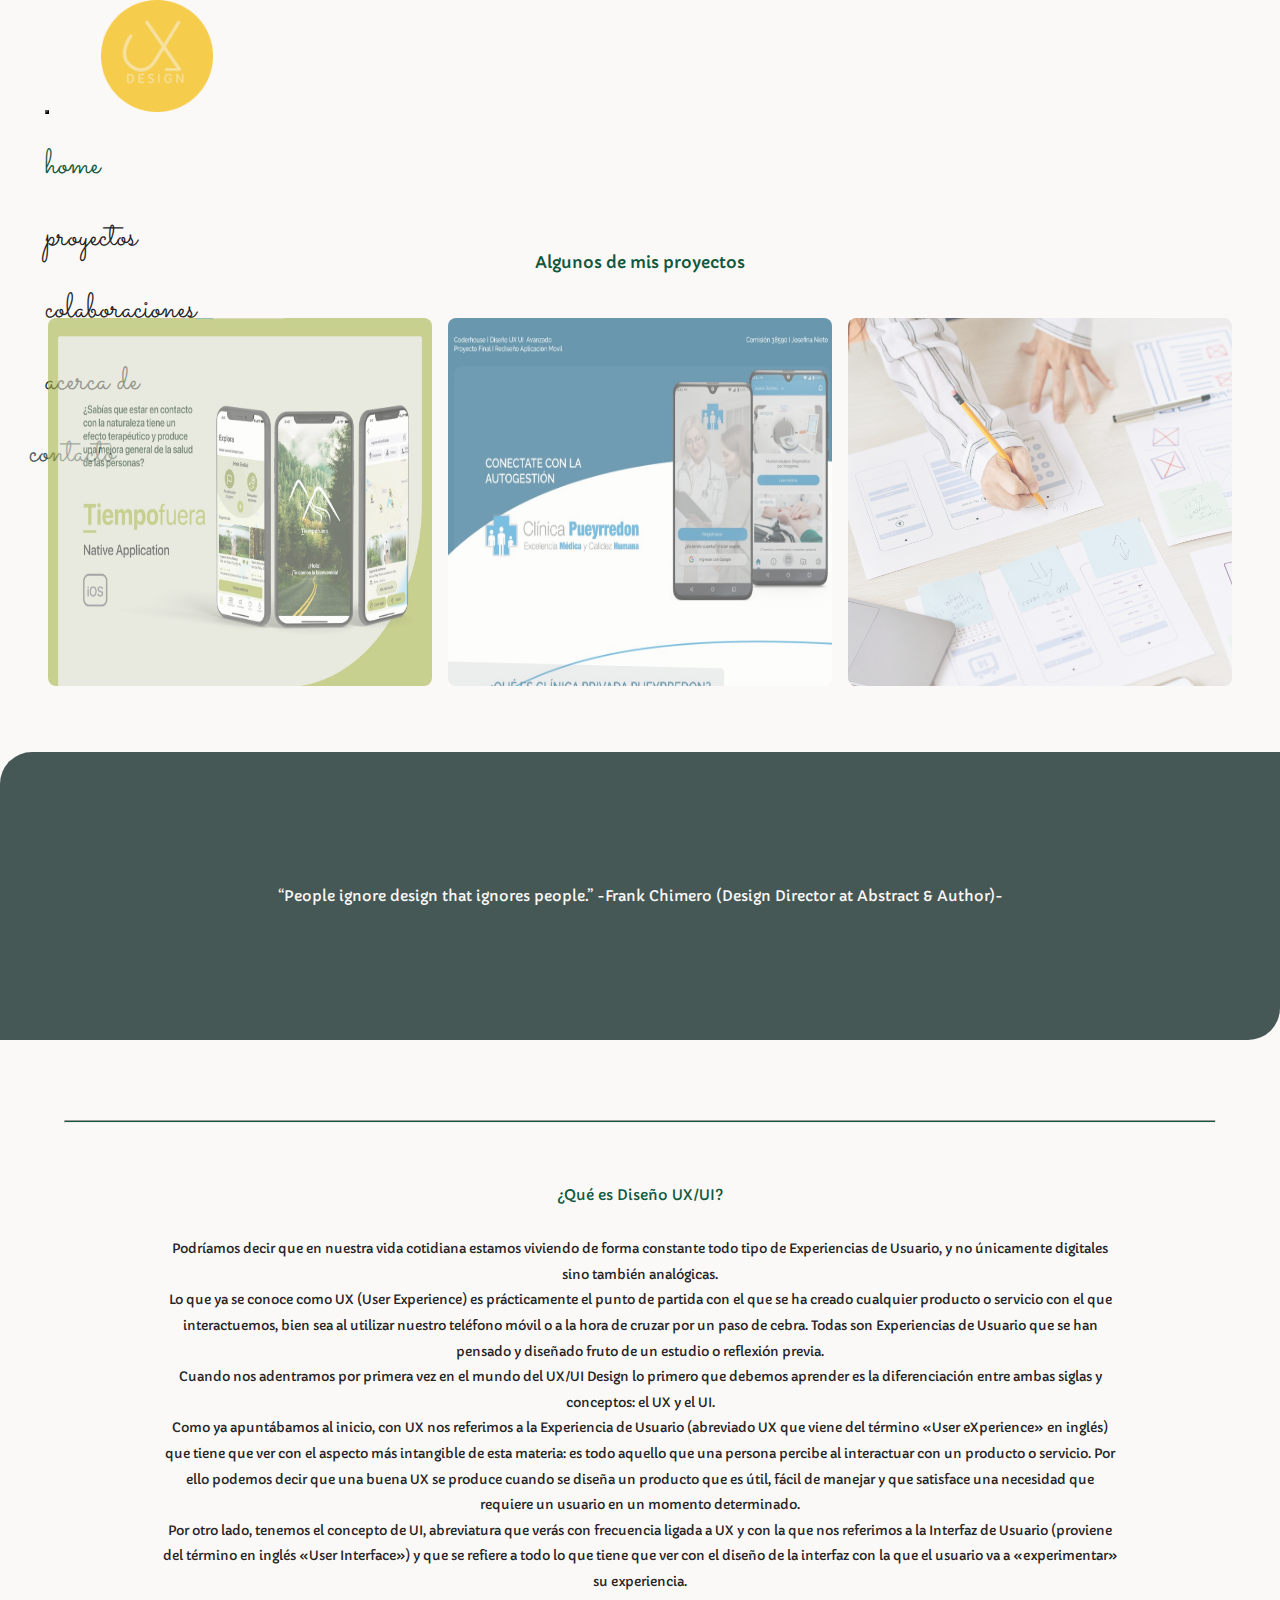
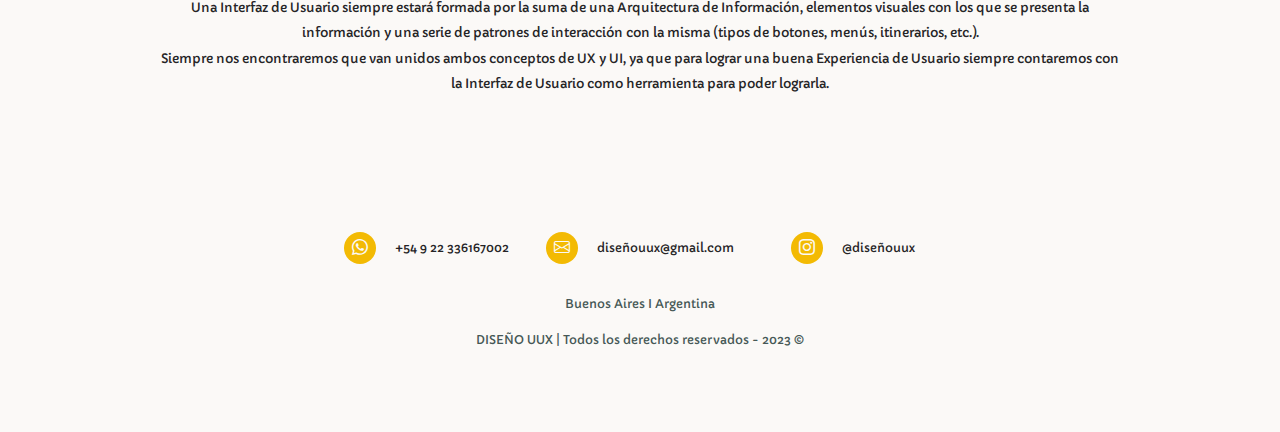
==== commit 1b6de7a8: "Pruebas paleta cromática" ====
--- a/index.html
+++ b/index.html
@@ -18,11 +18,10 @@
   <link rel="stylesheet" href="./css/styles.css">
  
 
-  <!-- Vincular fuentes: Roboto -->
+  <!-- Vincular fuentes -->
   <link rel="preconnect" href="https://fonts.googleapis.com">
   <link rel="preconnect" href="https://fonts.gstatic.com" crossorigin>
-  <link href="https://fonts.googleapis.com/css2?family=Roboto+Mono:ital,wght@0,200;0,300;0,400;0,500;0,600;1,200;1,300;1,400&display=swap" rel="stylesheet">
-
+  <link href="https://fonts.googleapis.com/css2?family=Capriola&family=Sacramento&display=swap" rel="stylesheet">
 
   <!-- Favicon -->
   <link href="./img/favicon.ico" rel="Icon">
--- a/css/styles.css
+++ b/css/styles.css
@@ -19,21 +19,21 @@
 }
 
 h1 {
-  font: 500 1.1rem/1.5 "Roboto Mono", monospace;
+  font: 500 1rem/1.5 "Capriola", sans-serif;
 }
 
 h2 {
-  font: 400 1rem/1.5 "Roboto Mono", monospace;
+  font: 400 2.2rem/1.5 "Sacramento", cursive;
 }
 
 h3 {
-  font-family: "Roboto Mono", monospace;
+  font-family: "Capriola", sans-serif;
   font-size: 0.9rem;
   font-weight: 400;
 }
 
 p {
-  font: 400 0.8rem/2 "Roboto Mono", monospace;
+  font: 400 0.8rem/2 "Capriola", sans-serif;
   color: #252426;
 }
 
@@ -51,9 +51,8 @@
 
 .titulo__seccion {
   width: 100%;
-  color: #E25821;
-  text-align: center;
-  font-size: medium;
+  color: #12583E;
+  text-align: center;
 }
 
 @media (min-width: 768px) and (orientation: landscape) {
@@ -135,7 +134,7 @@
 .btn {
   color: #F3BA03;
   background-color: #FBF9F7;
-  font: 400 1rem/1.5 "Roboto Mono", monospace;
+  font: 400 2.2rem/1.5 "Sacramento", cursive;
   font-size: medium;
   font-weight: 500;
   width: 60%;
@@ -228,7 +227,7 @@
 }
 footer a {
   display: none;
-  font-family: "Roboto Mono", monospace;
+  font-family: "Capriola", sans-serif;
   font-size: 0.75rem;
   font-weight: 400;
   color: #252426;
@@ -267,14 +266,14 @@
 footer .footer__info .footer__texto {
   font-size: 0.75rem;
   font-weight: 400;
-  color: #C04526;
+  color: #465856;
   text-align: center;
   grid-row: 1/2;
 }
 footer .footer__info .footer__copy {
   font-size: 0.75rem;
   font-weight: 400;
-  color: #C04526;
+  color: #465856;
   text-align: center;
   grid-row: 2/3;
 }
@@ -320,7 +319,7 @@
   font-weight: 400;
 }
 header .navbar-toggler__icon {
-  color: #E25821;
+  color: #12583E;
   order: 1;
 }
 header .navbar-brand {
@@ -330,6 +329,7 @@
 header .logo {
   width: 20vw;
   max-width: 7rem;
+  opacity: 70%;
   height: auto;
   justify-self: center;
   align-self: center;
@@ -352,18 +352,18 @@
 }
 header .nav-link {
   color: #252426;
-  font: 400 1rem/1.5 "Roboto Mono", monospace;
+  font: 400 2.2rem/1.5 "Sacramento", cursive;
   padding-left: 1rem;
   margin-left: 2rem;
   margin-right: 3rem;
   border-radius: 0.5rem;
 }
 header .nav-link:hover {
-  color: #C04526;
+  color: #465856;
   font-weight: 500;
 }
 header .contacto {
-  color: #E25821;
+  color: #12583E;
   background-color: #FBF9F7;
   font-weight: 500;
   padding-left: 1rem;
@@ -371,16 +371,16 @@
   margin-bottom: 41rem;
 }
 header .contacto:hover {
-  color: #BB8F70;
+  color: #465856;
   font-weight: 500;
 }
 header .activo {
-  color: #E25821;
+  color: #12583E;
   background-color: #E8E0D7;
 }
 header .contacto__activo {
   color: #FBF9F7;
-  background-color: #BB8F70;
+  background-color: #465856;
 }
 
 @media (min-width: 1200px) and (orientation: landscape) {
@@ -396,7 +396,7 @@
     z-index: index 10;
   }
   header .activo {
-    color: #E25821;
+    color: #12583E;
     background-color: #FBF9F7;
   }
   header .container {
@@ -435,7 +435,7 @@
     margin-right: 1rem;
   }
   header .nav-item .nav-link:hover {
-    color: #C04526;
+    color: #465856;
     font-weight: 500;
     width: 105%;
     height: 105%;
@@ -444,7 +444,7 @@
   header .contacto {
     width: 12rem;
     height: 4rem;
-    color: #C04526;
+    color: #465856;
     align-self: center;
     padding: 0.5rem 0;
     margin: 1.5rem 1rem;
@@ -464,7 +464,7 @@
     transition: all 2ms;
   }
   header .contacto__activo {
-    color: #E25821;
+    color: #12583E;
     background-color: #E8E0D7;
   }
 }
@@ -482,8 +482,7 @@
   text-align: center;
 }
 .acerca__subtitulo {
-  color: #E25821;
-  font-size: small;
+  color: #12583E;
 }
 .acerca__parrafo {
   width: 95%;
@@ -496,11 +495,11 @@
 }
 .acerca__parrafo h3 {
   font-size: medium;
-  color: #BB8F70;
+  color: #465856;
 }
 .acerca__parrafo p {
   text-align: center;
-  font: 400 0.8rem/2 "Roboto Mono", monospace;
+  font: 400 0.8rem/2 "Capriola", sans-serif;
 }
 .acerca .carrusel {
   width: 95%;
@@ -523,8 +522,7 @@
     margin-top: 2rem;
   }
   .acerca__subtitulo {
-    color: #E25821;
-    font-size: medium;
+    color: #12583E;
   }
   .acerca__parrafo {
     width: 90vw;
@@ -565,7 +563,7 @@
   width: 3rem;
   border-width: 0.3rem;
   border-radius: 0.1rem;
-  color: #E25821;
+  color: #12583E;
   margin-top: 0px;
   margin-bottom: 0px;
   justify-self: center;
@@ -576,7 +574,7 @@
   width: 3rem;
   border-width: 0.3rem;
   border-radius: 2px;
-  color: #E25821;
+  color: #12583E;
   justify-self: start;
   margin-top: 0px;
   margin-bottom: 0px;
@@ -589,10 +587,10 @@
   grid-template-rows: 1fr 3.5fr;
 }
 .contactar__formulario input {
-  font: 400 0.8rem/2 "Roboto Mono", monospace;
+  font: 400 0.8rem/2 "Capriola", sans-serif;
   color: #252426;
   border-radius: 10px;
-  border-color: #BB8F70;
+  border-color: #465856;
   color: #252426;
   border-width: 0.1rem;
   background-color: #FBF9F7;
@@ -725,7 +723,7 @@
   height: 100%;
   max-height: 20rem;
   min-height: 18rem;
-  background-color: #BB8F70;
+  background-color: #465856;
   border-radius: 2rem 0 2rem 0;
   display: flex;
   align-items: center;
@@ -748,7 +746,7 @@
   height: 0.2rem;
   border-radius: 2px;
   margin: auto auto;
-  background-color: #E25821;
+  background-color: #12583E;
   margin-top: 2rem;
 }
 
@@ -761,7 +759,7 @@
   padding: 2rem 0;
 }
 .info__contenedor .info__titulo {
-  color: #E25821;
+  color: #12583E;
   margin-top: 1rem;
   margin-bottom: 2rem;
 }
@@ -919,15 +917,19 @@
   margin: auto auto;
 }
 .colaboraciones .contacto__red {
+  width: 8rem;
   height: 3rem;
-  display: flex;
   text-align: center;
   justify-items: center;
   align-items: center;
   margin: 0 auto;
 }
 .colaboraciones .contacto__red a {
+  width: 8rem;
   color: #252426;
+  display: grid;
+  grid-template-columns: 2fr 3fr;
+  grid-template-rows: 100%;
 }
 .colaboraciones .contacto__red .icono__card {
   display: grid;
@@ -962,7 +964,7 @@
   max-width: 22.5rem;
   height: auto;
   color: #FBF9F7;
-  background-color: #BB8F70;
+  background-color: #465856;
   border-radius: 0 1.5rem 0 1.5rem;
   display: grid;
   grid-template-rows: 1fr 2fr;
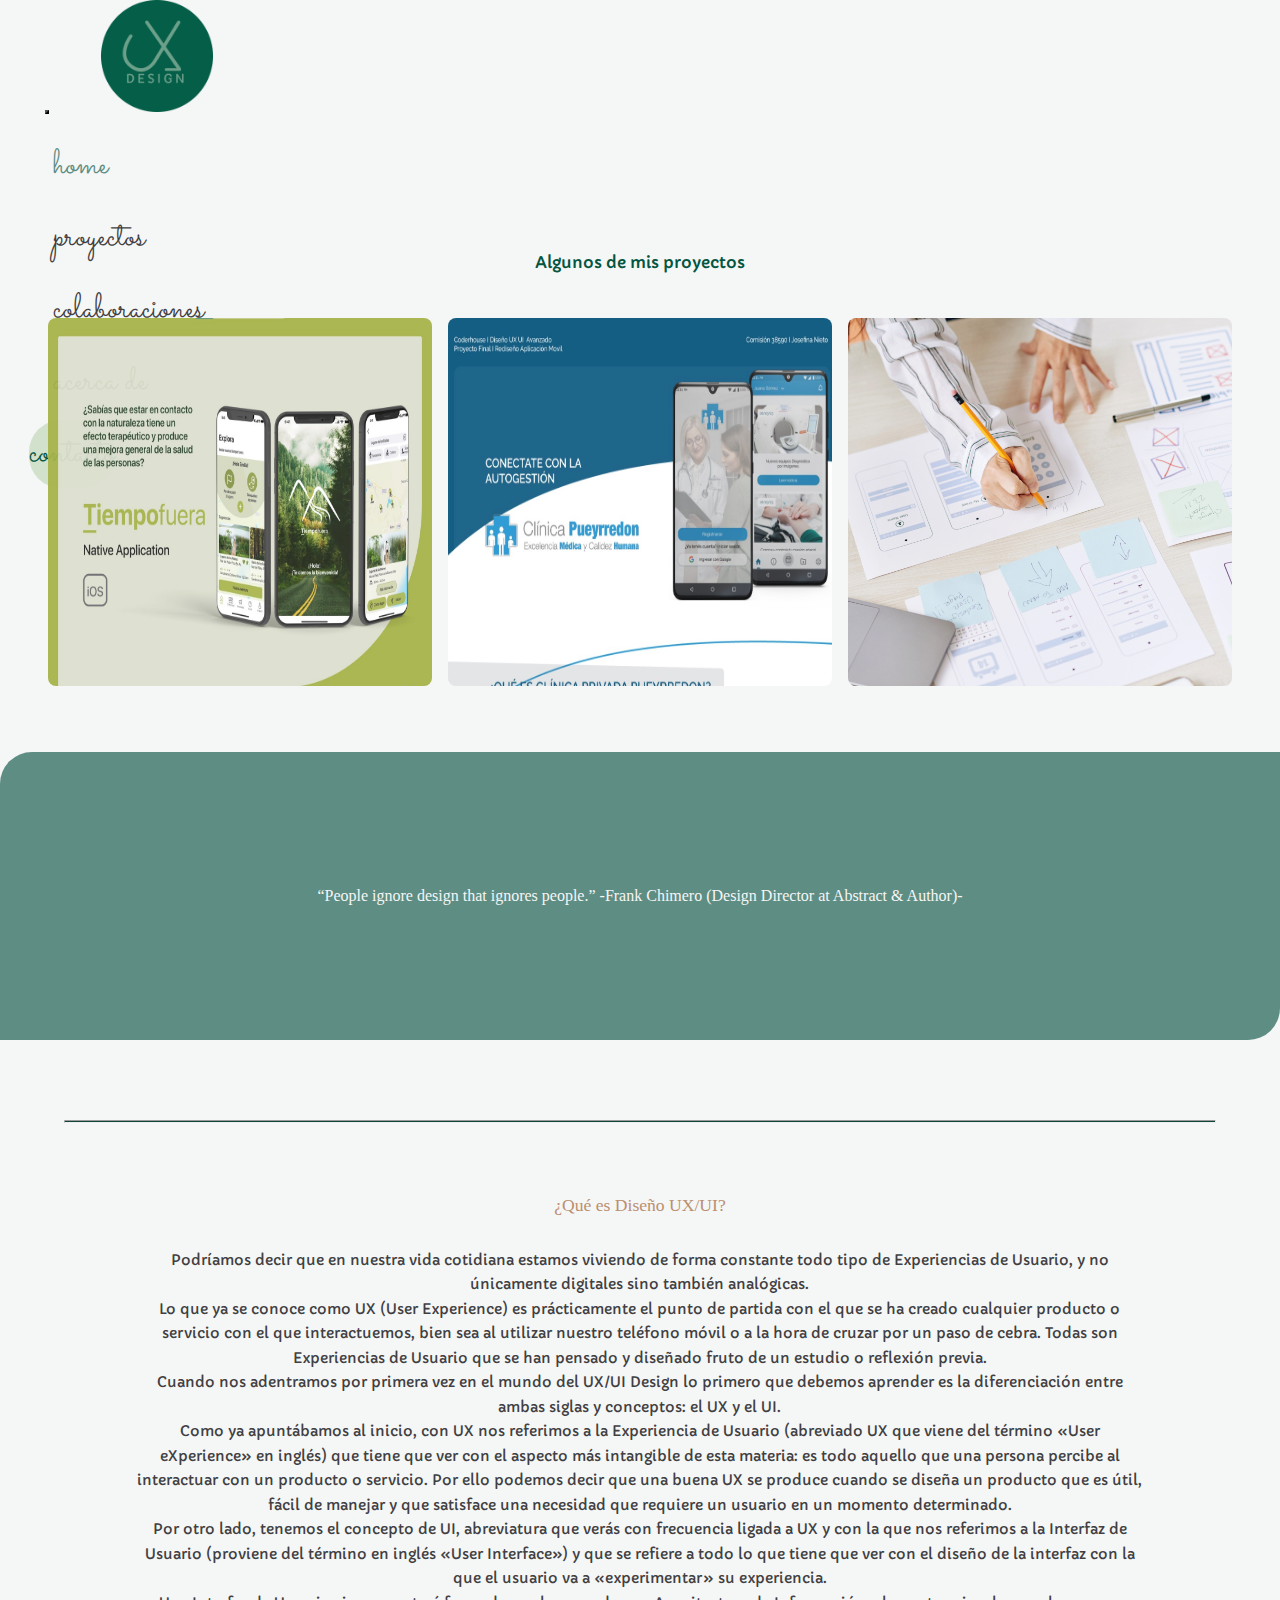
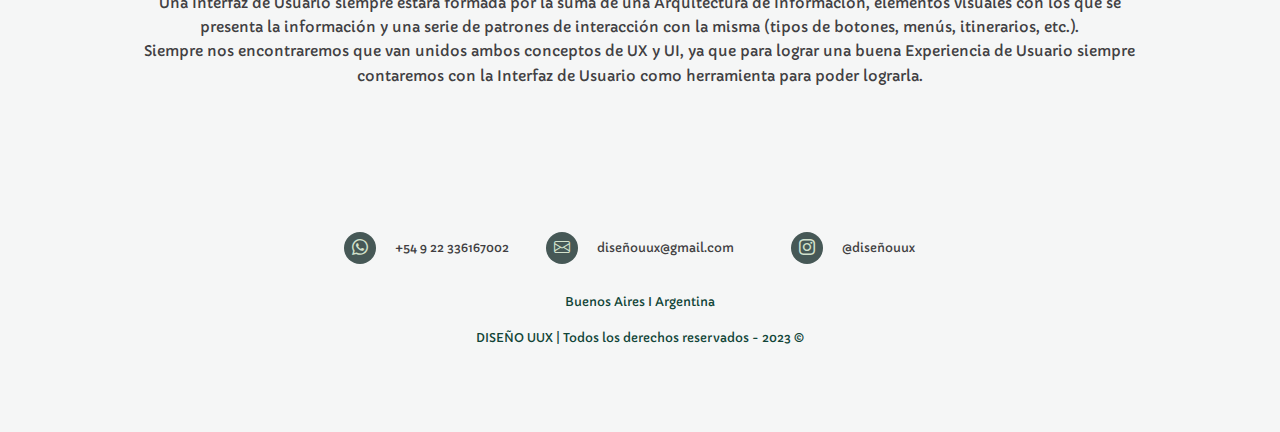
==== commit 5c808cb1: "Correcciones tamaños textos responsivos y paleta cromatica" ====
--- a/index.html
+++ b/index.html
@@ -5,7 +5,8 @@
   <meta charset="UTF-8">
   <meta http-equiv="X-UA-Compatible" content="IE=edge">
   <meta name="viewport" content="width=device-width, initial-scale=1.0">
-  <meta name="description" content="Soy un diseñadora UX/UI apasionada por crear experiencias digitales excepcionales. Mi enfoque se basa en combinar una estética visual atractiva con una usabilidad intuitiva para ofrecer soluciones de diseño centradas en el usuario. Contáctame para transformar tus ideas en productos digitales impactantes.">
+  <meta name="description"
+    content="Soy un diseñadora UX/UI apasionada por crear experiencias digitales excepcionales. Mi enfoque se basa en combinar una estética visual atractiva con una usabilidad intuitiva para ofrecer soluciones de diseño centradas en el usuario. Contáctame para transformar tus ideas en productos digitales impactantes.">
   <title>DiseñoUux| Josefina Nieto Diseño UX/UI</title>
 
   <!-- Vincular archivos Bootstrap -->
@@ -16,7 +17,7 @@
 
   <!-- Vincular archivo Css -->
   <link rel="stylesheet" href="./css/styles.css">
- 
+
 
   <!-- Vincular fuentes -->
   <link rel="preconnect" href="https://fonts.googleapis.com">
@@ -54,8 +55,8 @@
             <a class="nav-link" href="./pages/acercade.html">acerca de</a>
           </li>
         </ul>
-        <a class="nav-link contacto" aria-current="page" href="./pages/contacto.html">contacto</a>    
-    </nav>
+        <a class="nav-link contacto" aria-current="page" href="./pages/contacto.html">contacto</a>
+      </nav>
     </div>
 
   </header>
@@ -70,22 +71,26 @@
         <div class="proyecto1__card">
           <div class="contenedoramarillo__card">
             <h1 class="proyecto__titulo">Proyecto Tiempo fuera- Aplicación nativa</h1>
-            <a class="btn" href="https://www.behance.net/gallery/156303255/TIEMPO-FUERA-APP-NATIVA"target="_blank" rel="noopener noreferrer">Quiero ver más</a>
+            <a class="btn" href="https://www.behance.net/gallery/156303255/TIEMPO-FUERA-APP-NATIVA" target="_blank"
+              rel="noopener noreferrer">Quiero ver más</a>
           </div>
         </div>
-        
+
 
         <div class="proyecto2__card">
           <div class="contenedormorado__card">
             <h1 class="proyecto__titulo">Proyecto rediseño aplicación paciente Clínica Privada Pueyrredon</h1>
-            <a class="btn" href="https://www.behance.net/gallery/171615181/Rediseno-aplicacion-pacientes-Clinica-Pueyrredon" target="_blank" rel="noopener noreferrer">Quiero ver más</a>
+            <a class="btn"
+              href="https://www.behance.net/gallery/171615181/Rediseno-aplicacion-pacientes-Clinica-Pueyrredon"
+              target="_blank" rel="noopener noreferrer">Quiero ver más</a>
           </div>
         </div>
 
         <div class="proyecto3__card">
           <div class="contenedoramarillo__card">
             <h1 class="proyecto__titulo">Proyecto 3</h1>
-            <a class="btn" href="https://www.behance.net/gallery/156303255/TIEMPO-FUERA-APP-NATIVA"target="_blank" rel="noopener noreferrer">Quiero ver más</a>
+            <a class="btn" href="https://www.behance.net/gallery/156303255/TIEMPO-FUERA-APP-NATIVA" target="_blank"
+              rel="noopener noreferrer">Quiero ver más</a>
           </div>
         </div>
 
@@ -106,19 +111,34 @@
       <div class="info__contenedor">
         <h3 class="info__titulo">¿Qué es Diseño UX/UI?</h3>
         <p class="info__parrafo">
-          Podríamos decir que en nuestra vida cotidiana estamos viviendo de forma constante todo tipo de Experiencias de Usuario, y no únicamente digitales sino también analógicas. 
+          Podríamos decir que en nuestra vida cotidiana estamos viviendo de forma constante todo tipo de Experiencias de
+          Usuario, y no únicamente digitales sino también analógicas.
           <br>
-          Lo que ya se conoce como UX (User Experience) es prácticamente el punto de partida con el que se ha creado cualquier producto o servicio con el que interactuemos, bien sea al utilizar nuestro teléfono móvil o a la hora de cruzar por un paso de cebra. Todas son Experiencias de Usuario que se han pensado y diseñado fruto de un estudio o reflexión previa.
+          Lo que ya se conoce como UX (User Experience) es prácticamente el punto de partida con el que se ha creado
+          cualquier producto o servicio con el que interactuemos, bien sea al utilizar nuestro teléfono móvil o a la
+          hora de cruzar por un paso de cebra. Todas son Experiencias de Usuario que se han pensado y diseñado fruto de
+          un estudio o reflexión previa.
           <br>
-          Cuando nos adentramos por primera vez en el mundo del UX/UI Design lo primero que debemos aprender es la diferenciación entre ambas siglas y conceptos: el UX y el UI.
+          Cuando nos adentramos por primera vez en el mundo del UX/UI Design lo primero que debemos aprender es la
+          diferenciación entre ambas siglas y conceptos: el UX y el UI.
           <br>
-          Como ya apuntábamos al inicio, con UX nos referimos a la Experiencia de Usuario (abreviado UX que viene del término «User eXperience» en inglés) que tiene que ver con el aspecto más intangible de esta materia: es todo aquello que una persona percibe al interactuar con un producto o servicio. Por ello podemos decir que una buena UX se produce cuando se diseña un producto que es útil, fácil de manejar y que satisface una necesidad que requiere un usuario en un momento determinado.
+          Como ya apuntábamos al inicio, con UX nos referimos a la Experiencia de Usuario (abreviado UX que viene del
+          término «User eXperience» en inglés) que tiene que ver con el aspecto más intangible de esta materia: es todo
+          aquello que una persona percibe al interactuar con un producto o servicio. Por ello podemos decir que una
+          buena UX se produce cuando se diseña un producto que es útil, fácil de manejar y que satisface una necesidad
+          que requiere un usuario en un momento determinado.
           <br>
-          Por otro lado, tenemos el concepto de UI, abreviatura que verás con frecuencia ligada a UX y con la que nos referimos a la Interfaz de Usuario (proviene del término en inglés «User Interface») y que se refiere a todo lo que tiene que ver con el diseño de la interfaz con la que el usuario va a «experimentar» su experiencia.
+          Por otro lado, tenemos el concepto de UI, abreviatura que verás con frecuencia ligada a UX y con la que nos
+          referimos a la Interfaz de Usuario (proviene del término en inglés «User Interface») y que se refiere a todo
+          lo que tiene que ver con el diseño de la interfaz con la que el usuario va a «experimentar» su experiencia.
           <br>
-          Una Interfaz de Usuario siempre estará formada por la suma de una Arquitectura de Información, elementos visuales con los que se presenta la información y una serie de patrones de interacción con la misma (tipos de botones, menús, itinerarios, etc.).
+          Una Interfaz de Usuario siempre estará formada por la suma de una Arquitectura de Información, elementos
+          visuales con los que se presenta la información y una serie de patrones de interacción con la misma (tipos de
+          botones, menús, itinerarios, etc.).
           <br>
-          Siempre nos encontraremos que van unidos ambos conceptos de UX y UI, ya que para lograr una buena Experiencia de Usuario siempre contaremos con la Interfaz de Usuario como herramienta para poder lograrla.</p>
+          Siempre nos encontraremos que van unidos ambos conceptos de UX y UI, ya que para lograr una buena Experiencia
+          de Usuario siempre contaremos con la Interfaz de Usuario como herramienta para poder lograrla.
+        </p>
       </div>
 
     </section>
--- a/css/styles.css
+++ b/css/styles.css
@@ -27,23 +27,23 @@
 }
 
 h3 {
-  font-family: "Capriola", sans-serif;
-  font-size: 0.9rem;
+  font-family: #BB8F70;
+  font-size: 1rem;
   font-weight: 400;
 }
 
 p {
-  font: 400 0.8rem/2 "Capriola", sans-serif;
-  color: #252426;
+  font: 400 0.8rem/1.7 "Capriola", sans-serif;
+  color: #413F42;
 }
 
 body {
-  background-color: #FBF9F7;
+  background-color: #F5F6F6;
 }
 
 main {
   width: 100%;
-  background-color: #FBF9F7;
+  background-color: #F5F6F6;
   align-items: center;
   align-self: center;
   padding-top: 2rem;
@@ -51,7 +51,7 @@
 
 .titulo__seccion {
   width: 100%;
-  color: #12583E;
+  color: #045541;
   text-align: center;
 }
 
@@ -60,20 +60,11 @@
     padding-top: 4rem;
   }
 }
-h1 .titulo__seccion {
-  color: #FBF9F7;
-  max-width: 17rem;
-  font-size: medium;
-  line-height: 1.2;
-  font-weight: 600;
-  text-align: center;
-}
-
 .contenedoramarillo__card {
   width: 100%;
   height: 100%;
   border-radius: 0.5rem;
-  background-color: rgba(243, 187, 3, 0.6156862745);
+  background-color: rgba(17, 69, 56, 0.537254902);
   padding: 8rem 1rem;
 }
 
@@ -81,7 +72,7 @@
   width: 100%;
   height: 100%;
   border-radius: 0.5rem;
-  background-color: rgba(187, 143, 112, 0.6980392157);
+  background-color: rgba(70, 88, 86, 0.8156862745);
   padding: 6rem 1rem;
 }
 
@@ -95,7 +86,7 @@
   display: flex;
   flex-direction: column;
   align-items: center;
-  opacity: 60%;
+  opacity: 95%;
   text-align: center;
 }
 
@@ -109,7 +100,7 @@
   display: flex;
   flex-direction: column;
   align-items: center;
-  opacity: 60%;
+  opacity: 95%;
   text-align: center;
 }
 
@@ -123,30 +114,31 @@
   display: flex;
   flex-direction: column;
   align-items: center;
-  opacity: 60%;
+  opacity: 95%;
   text-align: center;
 }
 
 .proyecto__titulo {
-  color: #FBF9F7;
+  color: #413F42;
+  font-size: medium;
 }
 
 .btn {
-  color: #F3BA03;
-  background-color: #FBF9F7;
+  color: #045541;
+  background-color: #D2E1CC;
   font: 400 2.2rem/1.5 "Sacramento", cursive;
-  font-size: medium;
+  font-size: 1.8rem;
   font-weight: 500;
   width: 60%;
   max-width: 16rem;
   height: 3.5rem;
   border-radius: 1.5rem;
   text-align: center;
-  padding: 1rem 0.7rem;
+  padding: 0.5rem 0.7rem;
 }
 .btn:hover {
-  color: #F3BA03;
-  background-color: #FBF9F7;
+  color: #D2E1CC;
+  background-color: #114538;
   width: 101%;
 }
 
@@ -155,7 +147,7 @@
     width: 95%;
   }
   .cards__contenedor .contenedoramarillo__card {
-    background-color: rgba(243, 187, 3, 0.7294117647);
+    background-color: rgba(17, 69, 56, 0.537254902);
     opacity: 0;
     padding: 10rem 1rem;
   }
@@ -163,7 +155,7 @@
     opacity: 100%;
   }
   .cards__contenedor .contenedormorado__card {
-    background-color: rgba(187, 143, 112, 0.7411764706);
+    background-color: rgba(70, 88, 86, 0.8156862745);
     opacity: 0;
     padding: 10rem 1rem;
   }
@@ -184,9 +176,6 @@
     width: 102%;
     height: 102%;
     transition: all 2ms;
-  }
-  .cards__contenedor .btn {
-    font-size: large;
   }
 }
 @media (min-width: 1200px) and (orientation: landscape) {
@@ -210,14 +199,11 @@
     grid-column: span 1;
     grid-row: span 1;
   }
-  .btn {
-    font-size: medium;
-  }
 }
 footer {
   width: 100%;
   height: auto;
-  background-color: #FBF9F7;
+  background-color: #F5F6F6;
   display: grid;
   grid-template-rows: repeat(2, 5rem);
   justify-items: center;
@@ -230,7 +216,7 @@
   font-family: "Capriola", sans-serif;
   font-size: 0.75rem;
   font-weight: 400;
-  color: #252426;
+  color: #413F42;
   padding-top: 0.5rem;
   padding-bottom: 0.5rem;
   margin-left: 19px;
@@ -246,14 +232,14 @@
 footer .redes .icono__card {
   display: grid;
   flex-wrap: nowrap;
-  background-color: #F3BA03;
+  background-color: #465856;
   width: 2rem;
   height: 2rem;
   border-radius: 50%;
   place-items: center;
 }
 footer .redes .icono__card i {
-  color: #FBF9F7;
+  color: #D2E1CC;
   font-size: 1rem;
   justify-content: center;
 }
@@ -266,14 +252,14 @@
 footer .footer__info .footer__texto {
   font-size: 0.75rem;
   font-weight: 400;
-  color: #465856;
+  color: #114538;
   text-align: center;
   grid-row: 1/2;
 }
 footer .footer__info .footer__copy {
   font-size: 0.75rem;
   font-weight: 400;
-  color: #465856;
+  color: #114538;
   text-align: center;
   grid-row: 2/3;
 }
@@ -296,7 +282,7 @@
 }
 header {
   height: 9rem;
-  background-color: #FBF9F7;
+  background-color: #F5F6F6;
 }
 header .navbar {
   height: 9rem;
@@ -308,18 +294,18 @@
   max-width: 100vw;
   height: 100%;
   align-self: center;
-  background-color: #FBF9F7;
+  background-color: #F5F6F6;
   padding: 0;
 }
 header .navbar-toggler {
   margin: 0 2rem;
   border-style: outset;
-  color: #252426;
+  color: #413F42;
   font-size: 1.5rem;
   font-weight: 400;
 }
 header .navbar-toggler__icon {
-  color: #12583E;
+  color: #114538;
   order: 1;
 }
 header .navbar-brand {
@@ -329,7 +315,6 @@
 header .logo {
   width: 20vw;
   max-width: 7rem;
-  opacity: 70%;
   height: auto;
   justify-self: center;
   align-self: center;
@@ -341,46 +326,44 @@
 header .navbar-collapse {
   width: 100vw;
   height: auto;
-  background-color: #FBF9F7;
+  background-color: #F5F6F6;
   margin-top: 0;
   margin-right: 20vw;
   border-radius: 4px;
   z-index: 10;
 }
 header .nav-item {
-  background-color: #FBF9F7;
+  background-color: #F5F6F6;
 }
 header .nav-link {
-  color: #252426;
+  color: #413F42;
   font: 400 2.2rem/1.5 "Sacramento", cursive;
-  padding-left: 1rem;
+  padding: 0.2rem 0.2rem 0.2rem 1rem;
+  margin-top: 0.5rem;
+  margin-bottom: 0.5rem;
   margin-left: 2rem;
   margin-right: 3rem;
   border-radius: 0.5rem;
 }
-header .nav-link:hover {
-  color: #465856;
+header .contacto {
+  color: #D2E1CC;
+  background-color: #5E8D83;
   font-weight: 500;
-}
-header .contacto {
-  color: #12583E;
-  background-color: #FBF9F7;
+  padding: 0.2rem 0.2rem 0.2rem 1rem;
+  margin-top: 2rem;
+  margin-bottom: 100vh;
+}
+header .contacto:hover {
+  color: #5E8D83;
   font-weight: 500;
-  padding-left: 1rem;
-  margin-top: 2rem;
-  margin-bottom: 41rem;
-}
-header .contacto:hover {
-  color: #465856;
-  font-weight: 500;
 }
 header .activo {
-  color: #12583E;
-  background-color: #E8E0D7;
+  color: #114538;
+  background-color: #D2E1CC;
 }
 header .contacto__activo {
-  color: #FBF9F7;
-  background-color: #465856;
+  color: #114538;
+  background-color: #D2E1CC;
 }
 
 @media (min-width: 1200px) and (orientation: landscape) {
@@ -396,8 +379,8 @@
     z-index: index 10;
   }
   header .activo {
-    color: #12583E;
-    background-color: #FBF9F7;
+    color: #5E8D83;
+    background-color: #F5F6F6;
   }
   header .container {
     width: 98%;
@@ -431,8 +414,8 @@
     height: 100%;
     border-radius: 4px;
     text-align: center;
-    margin-left: 1rem;
-    margin-right: 1rem;
+    margin-left: 1.5rem;
+    margin-right: 1.5rem;
   }
   header .nav-item .nav-link:hover {
     color: #465856;
@@ -444,7 +427,8 @@
   header .contacto {
     width: 12rem;
     height: 4rem;
-    color: #465856;
+    color: #045541;
+    background-color: #D2E1CC;
     align-self: center;
     padding: 0.5rem 0;
     margin: 1.5rem 1rem;
@@ -457,15 +441,15 @@
   header .contacto:hover {
     width: 12.5rem;
     height: 4.5rem;
-    background-color: #E8E0D7;
-    color: #FBF9F7;
+    color: #F5F6F6;
+    background-color: #5E8D83;
     border-width: 0.3rem;
     border-width: 1rem;
     transition: all 2ms;
   }
   header .contacto__activo {
-    color: #12583E;
-    background-color: #E8E0D7;
+    color: #D2E1CC;
+    background-color: #5E8D83;
   }
 }
 .acerca {
@@ -482,7 +466,8 @@
   text-align: center;
 }
 .acerca__subtitulo {
-  color: #12583E;
+  color: #BB8F70;
+  font-size: 1.8rem;
 }
 .acerca__parrafo {
   width: 95%;
@@ -495,11 +480,11 @@
 }
 .acerca__parrafo h3 {
   font-size: medium;
-  color: #465856;
+  color: #BB8F70;
 }
 .acerca__parrafo p {
   text-align: center;
-  font: 400 0.8rem/2 "Capriola", sans-serif;
+  font-size: 0.9rem;
 }
 .acerca .carrusel {
   width: 95%;
@@ -516,13 +501,13 @@
     height: 65rem;
     grid-template-rows: 1fr 1fr 4fr 6fr;
   }
+  .acerca__subtitulo {
+    font-size: 2rem;
+  }
   .acerca .carrusel {
     width: 80%;
     max-width: 35rem;
     margin-top: 2rem;
-  }
-  .acerca__subtitulo {
-    color: #12583E;
   }
   .acerca__parrafo {
     width: 90vw;
@@ -563,7 +548,7 @@
   width: 3rem;
   border-width: 0.3rem;
   border-radius: 0.1rem;
-  color: #12583E;
+  color: #114538;
   margin-top: 0px;
   margin-bottom: 0px;
   justify-self: center;
@@ -574,7 +559,7 @@
   width: 3rem;
   border-width: 0.3rem;
   border-radius: 2px;
-  color: #12583E;
+  color: #114538;
   justify-self: start;
   margin-top: 0px;
   margin-bottom: 0px;
@@ -587,13 +572,13 @@
   grid-template-rows: 1fr 3.5fr;
 }
 .contactar__formulario input {
-  font: 400 0.8rem/2 "Capriola", sans-serif;
-  color: #252426;
+  font: 400 0.8rem/1.7 "Capriola", sans-serif;
+  color: #413F42;
   border-radius: 10px;
-  border-color: #465856;
-  color: #252426;
+  border-color: #5E8D83;
+  color: #413F42;
   border-width: 0.1rem;
-  background-color: #FBF9F7;
+  background-color: #F5F6F6;
   padding-left: 1rem;
 }
 .contactar__formulario .input1 {
@@ -631,12 +616,12 @@
   height: 10rem;
 }
 .contactar__formulario .input2__boton {
-  color: #252426;
+  color: #413F42;
   width: 10rem;
   height: 2.9rem;
   border-radius: 1.5rem;
-  background-color: #E8E0D7;
-  border-color: #E8E0D7;
+  background-color: #D2E1CC;
+  border-color: #D2E1CC;
   margin-top: 1rem;
   margin-bottom: 1rem;
 }
@@ -723,7 +708,7 @@
   height: 100%;
   max-height: 20rem;
   min-height: 18rem;
-  background-color: #465856;
+  background-color: #5E8D83;
   border-radius: 2rem 0 2rem 0;
   display: flex;
   align-items: center;
@@ -731,7 +716,7 @@
 }
 .mas .frase__contenedor .frase__parrafo {
   max-width: 90%;
-  color: #FBF9F7;
+  color: #F5F6F6;
   line-height: 2rem;
   text-align: center;
 }
@@ -746,7 +731,7 @@
   height: 0.2rem;
   border-radius: 2px;
   margin: auto auto;
-  background-color: #12583E;
+  background-color: #114538;
   margin-top: 2rem;
 }
 
@@ -759,7 +744,7 @@
   padding: 2rem 0;
 }
 .info__contenedor .info__titulo {
-  color: #12583E;
+  color: #BB8F70;
   margin-top: 1rem;
   margin-bottom: 2rem;
 }
@@ -798,6 +783,12 @@
   }
   .mas .separador__linea {
     margin-top: 4rem;
+  }
+  .mas .info__titulo {
+    font-size: 1.1rem;
+  }
+  .mas .info__parrafo {
+    font-size: 0.9rem;
   }
 }
 @media (min-width: 1200px) and (orientation: landscape) {
@@ -823,13 +814,14 @@
     height: 62rem;
   }
   main .mas .info__contenedor {
-    width: 85%;
+    width: 88%;
   }
   main .mas .separador__linea {
     margin-top: 5rem;
   }
   main .mas .info__parrafo {
-    max-width: 60rem;
+    max-width: 90rem;
+    margin: 0 auto;
   }
 }
 .proyectos {
@@ -883,8 +875,8 @@
     grid-template-columns: 1fr 1fr 1fr;
     grid-template-rows: 1fr 1fr;
     padding: 0;
-    column-gap: 2rem;
-    row-gap: 2rem;
+    column-gap: 1rem;
+    row-gap: 1rem;
   }
 }
 .colaboraciones {
@@ -898,7 +890,7 @@
 }
 .colaboraciones .subtitulo__seccion {
   text-align: center;
-  color: #252426;
+  color: #045541;
 }
 .colaboraciones__informacion {
   width: 90%;
@@ -926,15 +918,18 @@
 }
 .colaboraciones .contacto__red a {
   width: 8rem;
-  color: #252426;
+  color: #413F42;
   display: grid;
   grid-template-columns: 2fr 3fr;
   grid-template-rows: 100%;
 }
+.colaboraciones .contacto__red a p {
+  margin: auto 0;
+}
 .colaboraciones .contacto__red .icono__card {
   display: grid;
   flex-wrap: nowrap;
-  background-color: #F3BA03;
+  background-color: #465856;
   width: 3rem;
   height: 3rem;
   border-radius: 50%;
@@ -942,7 +937,7 @@
   margin-right: 1rem;
 }
 .colaboraciones .contacto__red .icono__card i {
-  color: #FBF9F7;
+  color: #F5F6F6;
   font-size: 1rem;
   justify-content: center;
 }
@@ -951,7 +946,7 @@
   height: 32rem;
   display: grid;
   grid-template-rows: 1fr 1fr;
-  background-color: #E8E0D7;
+  background-color: #D2E1CC;
   align-items: center;
   justify-items: center;
   justify-content: center;
@@ -963,8 +958,7 @@
   width: 90%;
   max-width: 22.5rem;
   height: auto;
-  color: #FBF9F7;
-  background-color: #465856;
+  background-color: #045541;
   border-radius: 0 1.5rem 0 1.5rem;
   display: grid;
   grid-template-rows: 1fr 2fr;
@@ -975,7 +969,13 @@
   padding-top: 2rem;
 }
 .colaboraciones .colaboracion__card h1 {
-  font-size: medium;
+  font-size: 0.8rem;
+  color: #D2E1CC;
+  margin: 1rem auto;
+}
+.colaboraciones .colaboracion__card .btn {
+  font-size: x-large;
+  padding: 0.5rem;
 }
 .colaboraciones .colaboracion__imagen {
   width: 90%;
@@ -987,6 +987,7 @@
   border-radius: 2rem 2rem 0 0;
   height: 100%;
   object-fit: cover;
+  opacity: 70%;
 }
 
 @media (min-width: 768px) {
@@ -1017,6 +1018,13 @@
     margin-left: 0;
     grid-column-start: 1;
     padding: 20% 0;
+  }
+  .colaboraciones__contenedor .colaboracion__card h1 {
+    font-size: 1rem;
+  }
+  .colaboraciones__contenedor .colaboracion__card .btn {
+    font-size: Xx-large;
+    padding: 0.4rem;
   }
   .colaboraciones__contenedor .colaboracion__imagen {
     width: 100%;
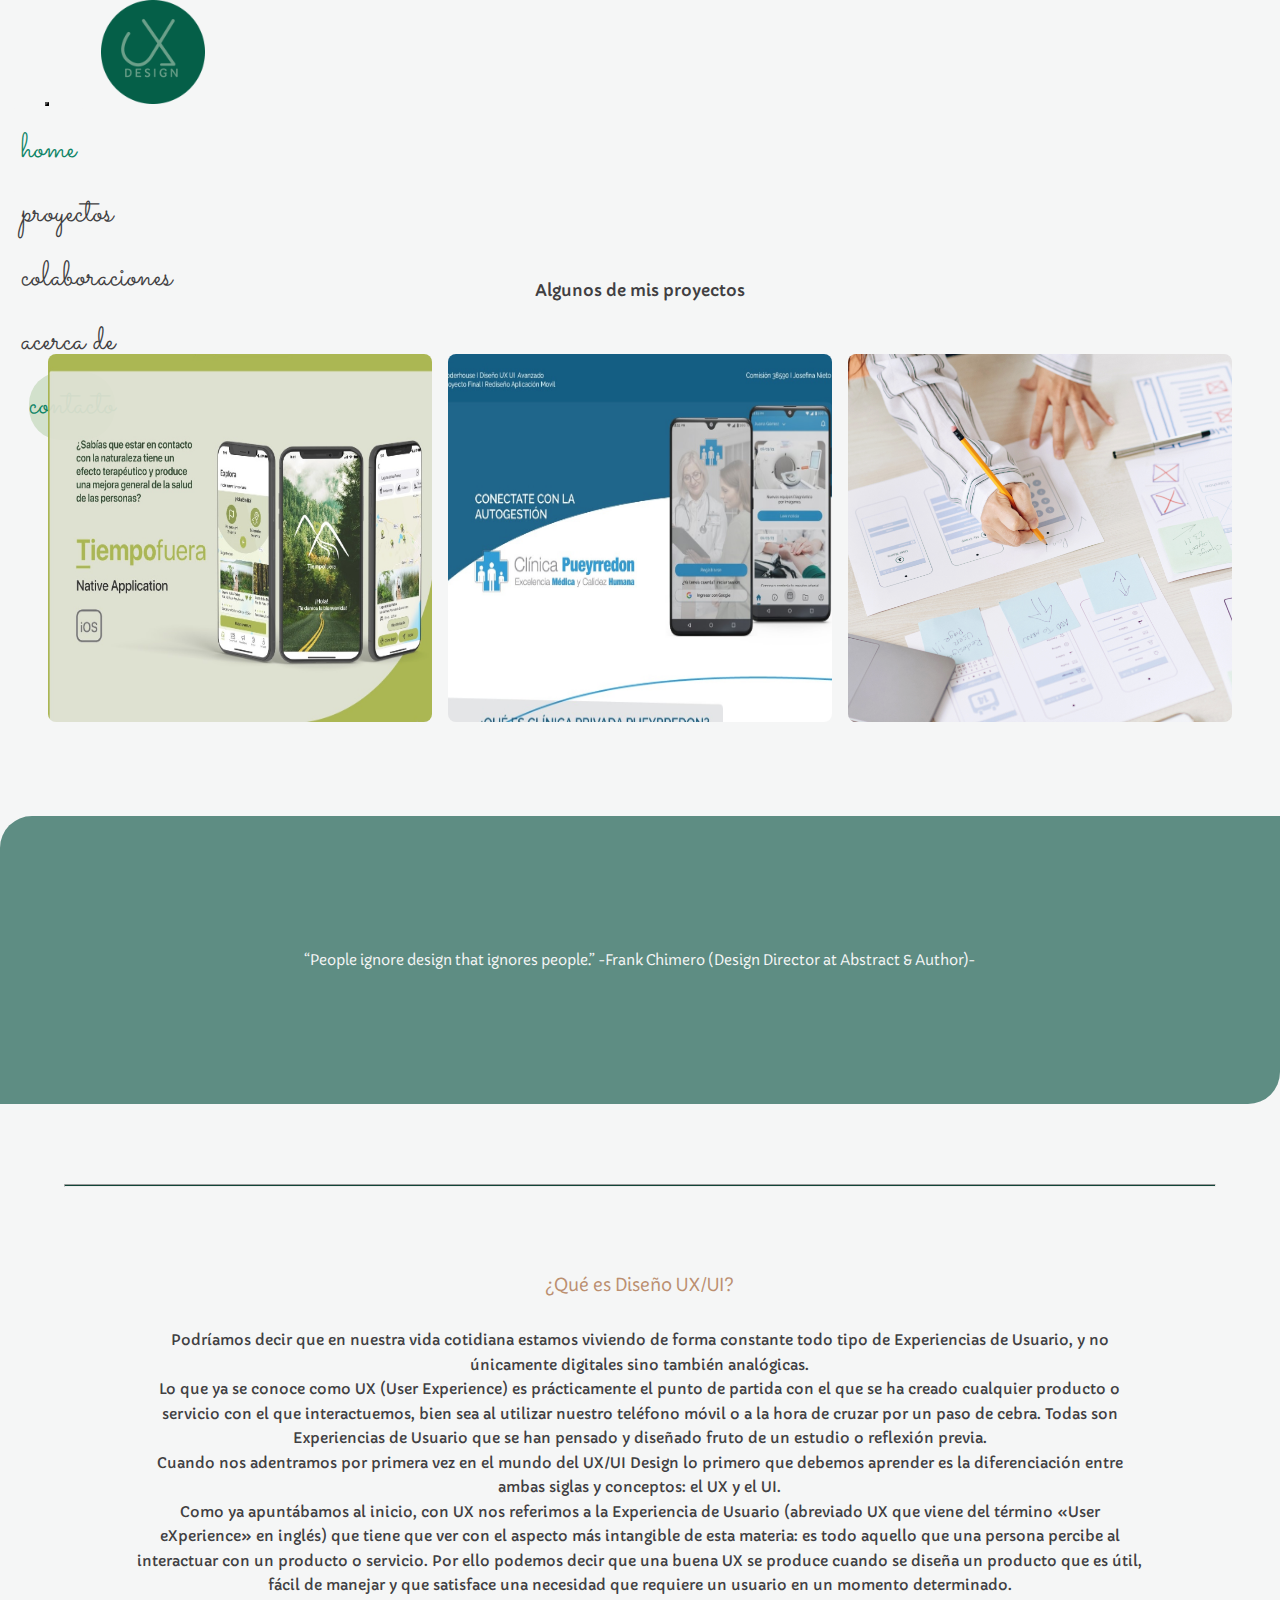
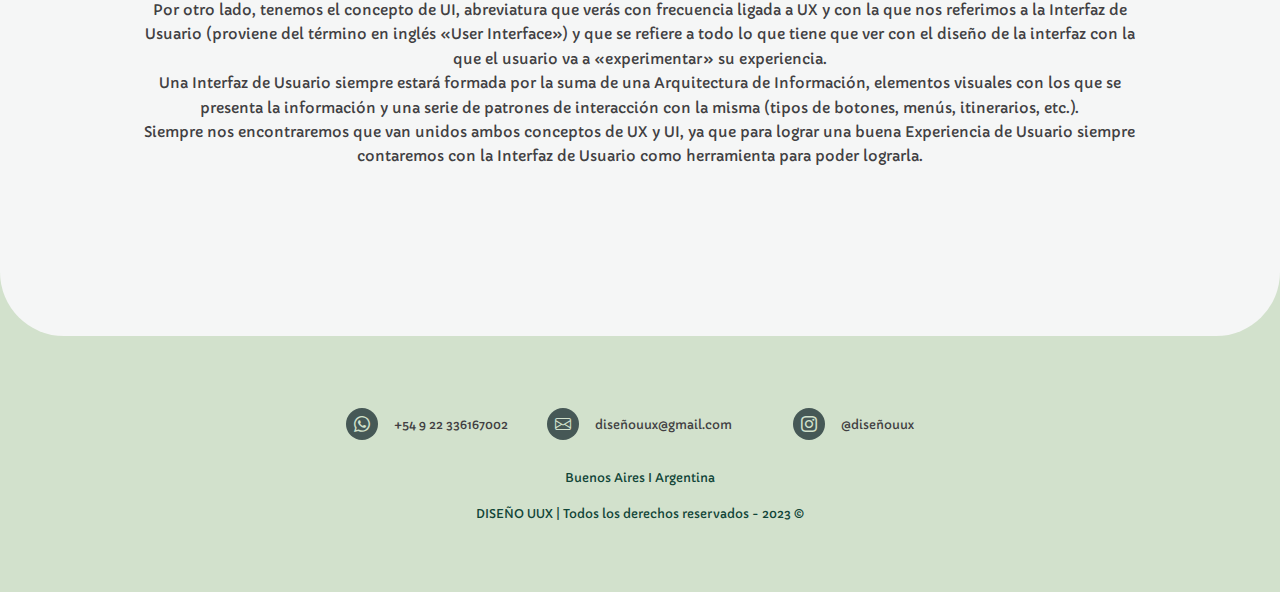
==== commit b2ddbbed: "Correcciones margin y padding secciones sitio y utilización de paleta cromática" ====
--- a/index.html
+++ b/index.html
@@ -88,7 +88,7 @@
 
         <div class="proyecto3__card">
           <div class="contenedoramarillo__card">
-            <h1 class="proyecto__titulo">Proyecto 3</h1>
+            <h1 class="proyecto__titulo">Proyecto diseño</h1>
             <a class="btn" href="https://www.behance.net/gallery/156303255/TIEMPO-FUERA-APP-NATIVA" target="_blank"
               rel="noopener noreferrer">Quiero ver más</a>
           </div>
@@ -150,24 +150,31 @@
     <div class="redes">
 
       <div class="redes__card">
-        <div class="icono__card">
-          <i class="bi bi-whatsapp"></i>
-        </div>
-        <a href="./index.html">+54 9 22 336167002</a>
+        <a href="//web.whatsapp.com /">
+          <div class="icono__card">
+            <i class="bi bi-whatsapp"></i>
+          </div>
+        </a>
+        <a class="redes__info" href="//web.whatsapp.com /">+54 9 22 336167002</a>
       </div>
 
       <div class="redes__card">
-        <div class="icono__card">
-          <i class="bi bi-envelope"></i>
-        </div>
-        <a href="./index.html">diseñouux@gmail.com</a>
+        <a href="https://www.gmail.com/mail/help/intl/es/about.html?iframe">
+          <div class="icono__card">
+            <i class="bi bi-envelope"></i>
+          </div>
+        </a>
+        <a class="redes__info" href="https://www.gmail.com/mail/help/intl/es/about.html?iframe">diseñouux@gmail.com</a>
       </div>
 
       <div class="redes__card">
-        <div class="icono__card">
-          <i class="bi bi-instagram"></i>
-        </div>
-        <a href="./index.html">@diseñouux</a>
+        <a href="https://www.instagram.com/?hl=es" target="_blank" rel="noopener noreferrer">
+          <div class="icono__card">
+            <i class="bi bi-instagram"></i>
+          </div>
+        </a>
+        <a class="redes__info" href="https://www.instagram.com/?hl=es" target="_blank"
+          rel="noopener noreferrer">@diseñouux</a>
       </div>
 
     </div>
--- a/css/styles.css
+++ b/css/styles.css
@@ -20,6 +20,7 @@
 
 h1 {
   font: 500 1rem/1.5 "Capriola", sans-serif;
+  font-size: 0.9rem;
 }
 
 h2 {
@@ -27,37 +28,42 @@
 }
 
 h3 {
-  font-family: #BB8F70;
-  font-size: 1rem;
-  font-weight: 400;
+  font-family: "Capriola", sans-serif;
+  font-size: 0.9em;
+  font-weight: 300;
 }
 
 p {
-  font: 400 0.8rem/1.7 "Capriola", sans-serif;
+  font: 400 0.85rem/1.7 "Capriola", sans-serif;
   color: #413F42;
 }
 
 body {
+  background-color: #D2E1CC;
+}
+
+main {
+  width: 100%;
   background-color: #F5F6F6;
-}
-
-main {
-  width: 100%;
-  background-color: #F5F6F6;
   align-items: center;
   align-self: center;
-  padding-top: 2rem;
+  padding-top: 3rem;
+  border-radius: 0 0 4rem 4rem;
 }
 
 .titulo__seccion {
   width: 100%;
-  color: #045541;
-  text-align: center;
+  color: #413F42;
+  text-align: center;
+  margin-bottom: 1rem;
 }
 
 @media (min-width: 768px) and (orientation: landscape) {
   main {
-    padding-top: 4rem;
+    padding-top: 6rem;
+  }
+  h1 {
+    font-size: 1rem;
   }
 }
 .contenedoramarillo__card {
@@ -65,7 +71,7 @@
   height: 100%;
   border-radius: 0.5rem;
   background-color: rgba(17, 69, 56, 0.537254902);
-  padding: 8rem 1rem;
+  padding: 8rem 1rem 6rem 1rem;
 }
 
 .contenedormorado__card {
@@ -73,7 +79,7 @@
   height: 100%;
   border-radius: 0.5rem;
   background-color: rgba(70, 88, 86, 0.8156862745);
-  padding: 6rem 1rem;
+  padding: 8rem 1rem 6rem 1rem;
 }
 
 .proyecto1__card {
@@ -118,16 +124,58 @@
   text-align: center;
 }
 
+.proyecto4__card {
+  width: 100%;
+  height: 100%;
+  border-radius: 0.5rem;
+  background-image: url(../img/manos-alto-angulo-sosteniendo-papel.jpg);
+  background-size: 100% 100%;
+  object-fit: cover;
+  display: flex;
+  flex-direction: column;
+  align-items: center;
+  opacity: 95%;
+  text-align: center;
+}
+
+.proyecto5__card {
+  width: 100%;
+  height: 100%;
+  border-radius: 0.5rem;
+  background-image: url(../img/vista-lateral-mano-sosteniendo-pieza-papel.jpg);
+  background-size: 100% 100%;
+  object-fit: cover;
+  display: flex;
+  flex-direction: column;
+  align-items: center;
+  opacity: 95%;
+  text-align: center;
+}
+
+.proyecto6__card {
+  width: 100%;
+  height: 100%;
+  border-radius: 0.5rem;
+  background-image: url(../img/mujer-haciendo-interfaz-aplicacion-moderna.jpg);
+  background-size: 100% 100%;
+  object-fit: cover;
+  display: flex;
+  flex-direction: column;
+  align-items: center;
+  opacity: 95%;
+  text-align: center;
+}
+
 .proyecto__titulo {
-  color: #413F42;
-  font-size: medium;
+  color: #000000;
+  font-size: 0.9rem;
 }
 
 .btn {
-  color: #045541;
+  color: #0e8466;
   background-color: #D2E1CC;
   font: 400 2.2rem/1.5 "Sacramento", cursive;
-  font-size: 1.8rem;
+  font-size: 1.7rem;
   font-weight: 500;
   width: 60%;
   max-width: 16rem;
@@ -135,67 +183,73 @@
   border-radius: 1.5rem;
   text-align: center;
   padding: 0.5rem 0.7rem;
-}
-.btn:hover {
-  color: #D2E1CC;
-  background-color: #114538;
-  width: 101%;
+  margin-top: 1rem;
 }
 
 @media (min-width: 768px) and (orientation: landscape) {
-  .cards__contenedor {
-    width: 95%;
-  }
-  .cards__contenedor .contenedoramarillo__card {
+  .contenedoramarillo__card {
     background-color: rgba(17, 69, 56, 0.537254902);
     opacity: 0;
     padding: 10rem 1rem;
   }
-  .cards__contenedor .contenedoramarillo__card:hover {
-    opacity: 100%;
-  }
-  .cards__contenedor .contenedormorado__card {
+  .contenedormorado__card {
     background-color: rgba(70, 88, 86, 0.8156862745);
     opacity: 0;
     padding: 10rem 1rem;
   }
-  .cards__contenedor .contenedormorado__card:hover {
-    opacity: 100%;
-  }
-  .cards__contenedor .proyecto1__card:hover {
+  .proyecto1__card:hover {
     width: 102%;
     height: 102%;
     transition: all 2ms;
   }
-  .cards__contenedor .proyecto2__card:hover {
+  .proyecto2__card:hover {
     width: 102%;
     height: 102%;
     transition: all 2ms;
   }
-  .cards__contenedor .proyecto3__card:hover {
+  .proyecto3__card:hover {
     width: 102%;
     height: 102%;
     transition: all 2ms;
   }
+  .proyecto4__card:hover {
+    width: 102%;
+    height: 102%;
+    transition: all 2ms;
+  }
+  .proyecto5__card:hover {
+    width: 102%;
+    height: 102%;
+    transition: all 2ms;
+  }
+  .proyecto6__card:hover {
+    width: 102%;
+    height: 102%;
+    transition: all 2ms;
+  }
+  .btn {
+    font-size: 1.9rem;
+  }
 }
 @media (min-width: 1200px) and (orientation: landscape) {
-  .cards__contenedor {
-    width: 95%;
-    grid-template-columns: 1fr 1fr 1fr;
-    grid-template-rows: minmax(350px, 30vh);
-    column-gap: 1rem;
-  }
-  .cards__contenedor img {
-    width: 100%;
-    height: 100%;
-  }
-  .cards__contenedor .contenedoramarillo__card {
+  .btn:hover {
+    color: #D2E1CC;
+    background-color: #114538;
+    width: 101%;
+  }
+  .contenedoramarillo__card {
     padding: 8rem 1rem;
   }
-  .cards__contenedor .contenedormorado__card {
+  .contenedoramarillo__card:hover {
+    opacity: 100%;
+  }
+  .contenedormorado__card {
     padding: 8rem 1rem;
   }
-  .cards__contenedor .proyecto1__card {
+  .contenedormorado__card:hover {
+    opacity: 100%;
+  }
+  .proyecto1__card {
     grid-column: span 1;
     grid-row: span 1;
   }
@@ -203,23 +257,13 @@
 footer {
   width: 100%;
   height: auto;
-  background-color: #F5F6F6;
+  background-color: #D2E1CC;
   display: grid;
   grid-template-rows: repeat(2, 5rem);
   justify-items: center;
   align-items: center;
   align-content: center;
-  margin: 4rem 0;
-}
-footer a {
-  display: none;
-  font-family: "Capriola", sans-serif;
-  font-size: 0.75rem;
-  font-weight: 400;
-  color: #413F42;
-  padding-top: 0.5rem;
-  padding-bottom: 0.5rem;
-  margin-left: 19px;
+  margin: 3rem 0;
 }
 footer .redes {
   width: 60%;
@@ -228,6 +272,20 @@
   grid-template-rows: 5rem;
   justify-items: center;
   align-items: center;
+}
+footer .redes__info {
+  display: none;
+  color: #413F42;
+  margin-left: 1rem;
+}
+footer .redes__card {
+  font-family: "Capriola", sans-serif;
+  font-size: 0.75rem;
+  margin: 0.5rem 0.5rem;
+  padding: 1rem 0;
+  justify-items: center;
+  align-items: center;
+  align-self: center;
 }
 footer .redes .icono__card {
   display: grid;
@@ -273,10 +331,10 @@
   .redes {
     max-width: 50%;
   }
-  .redes a {
-    display: block;
-  }
-  .redes__card {
+  .redes .redes__info {
+    display: flex;
+  }
+  .redes .redes__card {
     display: flex;
   }
 }
@@ -314,7 +372,7 @@
 }
 header .logo {
   width: 20vw;
-  max-width: 7rem;
+  max-width: 6.5rem;
   height: auto;
   justify-self: center;
   align-self: center;
@@ -376,10 +434,10 @@
     height: 9rem;
     padding-top: 1rem;
     margin-right: 1rem;
-    z-index: index 10;
+    z-index: 10;
   }
   header .activo {
-    color: #5E8D83;
+    color: #0e8466;
     background-color: #F5F6F6;
   }
   header .container {
@@ -389,6 +447,7 @@
   }
   header .navbar-brand {
     padding: 1rem;
+    margin-right: 0;
   }
   header .navbar-brand:hover {
     width: 10rem;
@@ -396,15 +455,14 @@
     transition: all 2ms;
   }
   header ul .navbar-nav {
-    width: 100%;
     height: 9rem;
     justify-content: center;
     align-items: center;
-    z-index: index 10;
+    z-index: 10;
   }
   header .nav-item {
+    width: 10rem;
     height: 4rem;
-    margin: 0.5rem 0;
     justify-items: start;
     align-items: center;
     padding-left: 0;
@@ -414,8 +472,8 @@
     height: 100%;
     border-radius: 4px;
     text-align: center;
-    margin-left: 1.5rem;
-    margin-right: 1.5rem;
+    margin: 0 auto;
+    padding: 1rem 0.5rem;
   }
   header .nav-item .nav-link:hover {
     color: #465856;
@@ -427,7 +485,7 @@
   header .contacto {
     width: 12rem;
     height: 4rem;
-    color: #045541;
+    color: #0e8466;
     background-color: #D2E1CC;
     align-self: center;
     padding: 0.5rem 0;
@@ -484,7 +542,6 @@
 }
 .acerca__parrafo p {
   text-align: center;
-  font-size: 0.9rem;
 }
 .acerca .carrusel {
   width: 95%;
@@ -495,11 +552,20 @@
 .acerca .carrusel img {
   border-radius: 1rem;
 }
+.acerca .carrusel .carousel-control-prev-icon {
+  background-color: #D2E1CC;
+  border-radius: 1rem;
+}
+.acerca .carrusel .carousel-control-next-icon {
+  background-color: #D2E1CC;
+  border-radius: 1rem;
+}
 
 @media (min-width: 768px) and (orientation: landscape) {
   .acerca {
     height: 65rem;
     grid-template-rows: 1fr 1fr 4fr 6fr;
+    padding-bottom: 3rem;
   }
   .acerca__subtitulo {
     font-size: 2rem;
@@ -534,14 +600,14 @@
 }
 .contactar {
   width: 20rem;
-  height: 32rem;
+  height: 36rem;
   display: grid;
   grid-template-rows: 0.5fr 0.5fr 3.5fr;
   justify-self: center;
   align-items: center;
   justify-content: center;
   margin: 0 auto;
-  padding: 0;
+  padding-bottom: 4rem;
   z-index: 0;
 }
 .contactar__linea1 {
@@ -572,14 +638,13 @@
   grid-template-rows: 1fr 3.5fr;
 }
 .contactar__formulario input {
-  font: 400 0.8rem/1.7 "Capriola", sans-serif;
-  color: #413F42;
-  border-radius: 10px;
+  font: 400 0.85rem/1.7 "Capriola", sans-serif;
+  font-weight: 300;
+  border-radius: 0.7rem;
   border-color: #5E8D83;
-  color: #413F42;
   border-width: 0.1rem;
   background-color: #F5F6F6;
-  padding-left: 1rem;
+  padding-left: 0.5rem;
 }
 .contactar__formulario .input1 {
   width: 20rem;
@@ -689,7 +754,7 @@
   grid-template-rows: repeat(3, minmax(20.5rem, 29rem));
   justify-self: center;
   justify-content: space-around;
-  row-gap: 1rem;
+  row-gap: 1.5rem;
 }
 
 .mas {
@@ -702,6 +767,7 @@
   grid-template-rows: auto;
   align-items: center;
   justify-items: center;
+  padding: 2rem 0 8rem 0;
 }
 .mas .frase__contenedor {
   width: 100%;
@@ -757,13 +823,14 @@
 @media (min-width: 768px) and (orientation: landscape) {
   main .principal__seccion {
     width: 92%;
-    max-width: 38rem;
+    max-width: 42rem;
   }
   main .principal__seccion .cards__contenedor {
-    height: 49rem;
-    grid-template-columns: repeat(2, minmax(20.5rem, 29rem));
-    grid-template-rows: repeat(2, minmax(20.5rem, 24rem));
+    height: 42rem;
+    grid-template-columns: repeat(2, minmax(20.5rem, 34rem));
+    grid-template-rows: 24rem 19rem;
     column-gap: 1rem;
+    row-gap: 1rem;
   }
   main .principal__seccion .proyecto1__card {
     grid-column: span 2;
@@ -778,8 +845,9 @@
     grid-row: span 1;
   }
   .mas {
-    height: 70rem;
+    height: 78rem;
     grid-template-rows: 1fr 0.5fr 4fr;
+    padding-bottom: 6rem;
   }
   .mas .separador__linea {
     margin-top: 4rem;
@@ -811,7 +879,7 @@
     grid-row: span 1;
   }
   main .mas {
-    height: 62rem;
+    height: 72rem;
   }
   main .mas .info__contenedor {
     width: 88%;
@@ -841,64 +909,72 @@
   max-width: 25rem;
   display: grid;
   grid-template-columns: 1fr;
-  grid-template-rows: repeat(6, 20rem);
+  grid-template-rows: repeat(6, 19rem);
   row-gap: 1rem;
-  margin-top: 1rem;
-  margin-bottom: 3rem;
+  padding-top: 1rem;
+  padding-bottom: 3rem;
   justify-self: center;
-  padding: 0 1rem;
+  padding: 2rem 1rem 6rem 1rem;
 }
 
 @media (min-width: 768px) and (orientation: landscape) {
   .proyectos {
     width: 92%;
     max-width: 75rem;
-    height: 70rem;
+    height: 65rem;
   }
   .proyectos__contenedor {
-    max-width: 70rem;
+    max-width: 48rem;
+    min-width: 38rem;
     height: 60rem;
-    margin-top: 3rem;
-    margin-bottom: 3rem;
+    margin-top: 1rem;
+    margin-bottom: 2rem;
+    padding: 0 4rem;
     grid-template-columns: 1fr 1fr;
-    grid-template-rows: repeat(3, 20rem);
+    grid-template-rows: repeat(3, 18rem);
     column-gap: 1rem;
-    padding: 0 2rem;
+    row-gap: 1rem;
   }
 }
 @media (min-width: 1200px) and (orientation: landscape) {
   .proyectos {
-    height: 62.5rem;
+    width: 96%;
+    max-width: 76rem;
+    height: 63rem;
   }
   .proyectos__contenedor {
-    height: 40rem;
+    height: 56rem;
+    max-width: 70rem;
     grid-template-columns: 1fr 1fr 1fr;
-    grid-template-rows: 1fr 1fr;
-    padding: 0;
+    grid-template-rows: repeat(2, 23rem);
+    margin-top: 0;
+    padding: 2rem 0 6rem 0;
     column-gap: 1rem;
     row-gap: 1rem;
   }
 }
 .colaboraciones {
   width: 100vw;
-  height: 48rem;
-  display: grid;
-  grid-template-rows: 0.5fr 5fr;
+  height: 62rem;
+  display: grid;
+  grid-template-rows: 1.5fr 4.5fr;
   justify-self: center;
   align-items: center;
   justify-items: center;
+  padding: 1rem 0 4rem 0;
 }
 .colaboraciones .subtitulo__seccion {
   text-align: center;
-  color: #045541;
+  color: #114538;
+  font-weight: 300;
 }
 .colaboraciones__informacion {
-  width: 90%;
-  display: grid;
-  grid-template-rows: repeat(3, 1fr);
-  row-gap: 1rem;
+  width: 85%;
+  display: grid;
+  grid-template-rows: 0.25fr 0.25fr 2.5fr;
   justify-self: center;
   align-items: center;
+  text-align: end;
 }
 .colaboraciones__contenedor {
   width: 100vw;
@@ -929,7 +1005,7 @@
 .colaboraciones .contacto__red .icono__card {
   display: grid;
   flex-wrap: nowrap;
-  background-color: #465856;
+  background-color: #D2E1CC;
   width: 3rem;
   height: 3rem;
   border-radius: 50%;
@@ -937,56 +1013,58 @@
   margin-right: 1rem;
 }
 .colaboraciones .contacto__red .icono__card i {
-  color: #F5F6F6;
-  font-size: 1rem;
+  color: #BB8F70;
+  font-size: 1.4rem;
   justify-content: center;
 }
 .colaboraciones .colaboracion {
   width: 100%;
-  height: 32rem;
+  height: 42rem;
   display: grid;
   grid-template-rows: 1fr 1fr;
-  background-color: #D2E1CC;
+  background-color: #5E8D83;
   align-items: center;
   justify-items: center;
   justify-content: center;
-  padding-top: 1rem;
-  padding-bottom: 1rem;
+  padding: 3rem 1.5rem;
   margin: 0 auto;
 }
 .colaboraciones .colaboracion__card {
-  width: 90%;
-  max-width: 22.5rem;
-  height: auto;
-  background-color: #045541;
+  width: 100%;
+  max-width: 30rem;
+  height: 100%;
+  max-height: 16rem;
+  background-color: #D2E1CC;
   border-radius: 0 1.5rem 0 1.5rem;
   display: grid;
   grid-template-rows: 1fr 2fr;
   justify-items: center;
-  padding: 2rem 2rem;
-  align-items: center;
-  text-align: center;
-  padding-top: 2rem;
+  padding: 2rem;
+  align-items: center;
+  text-align: center;
 }
 .colaboraciones .colaboracion__card h1 {
   font-size: 0.8rem;
-  color: #D2E1CC;
+  color: #114538;
   margin: 1rem auto;
 }
 .colaboraciones .colaboracion__card .btn {
   font-size: x-large;
+  background-color: #114538;
+  color: #D2E1CC;
   padding: 0.5rem;
 }
 .colaboraciones .colaboracion__imagen {
-  width: 90%;
-  max-width: 22.5rem;
-  height: auto;
+  width: 100%;
+  max-width: 30rem;
+  height: 90%;
   margin: 0 auto;
 }
 .colaboraciones .colaboracion__imagen img {
-  border-radius: 2rem 2rem 0 0;
-  height: 100%;
-  object-fit: cover;
+  background-color: #D2E1CC;
+  border-radius: 1rem;
+  height: 100%;
+  object-fit: contain;
   opacity: 70%;
 }
 
@@ -996,7 +1074,7 @@
     grid-template-rows: 1.5fr 5.5fr;
   }
   .colaboraciones__contenedor {
-    height: 28rem;
+    height: 24rem;
     margin: 0;
   }
   .colaboraciones__contenedor .colaboracion {
@@ -1007,7 +1085,7 @@
     align-self: center;
     margin: auto 0;
     column-gap: 1rem;
-    padding: 2rem 15vh;
+    padding: 2rem 20vh;
   }
   .colaboraciones__contenedor .colaboracion__card {
     width: 100%;
@@ -1038,5 +1116,21 @@
     align-self: flex-start;
   }
 }
+@media (min-width: 1200px) and (orientation: landscape) {
+  .colaboraciones {
+    height: 50rem;
+    grid-template-rows: 1fr 6fr;
+    padding-bottom: 8rem;
+  }
+  .colaboraciones__contenedor {
+    height: 34rem;
+    padding-bottom: 2rem;
+  }
+  .colaboraciones__contenedor .btn:hover {
+    color: #D2E1CC;
+    background-color: #114538;
+    width: 101%;
+  }
+}
 
 /*# sourceMappingURL=styles.css.map */
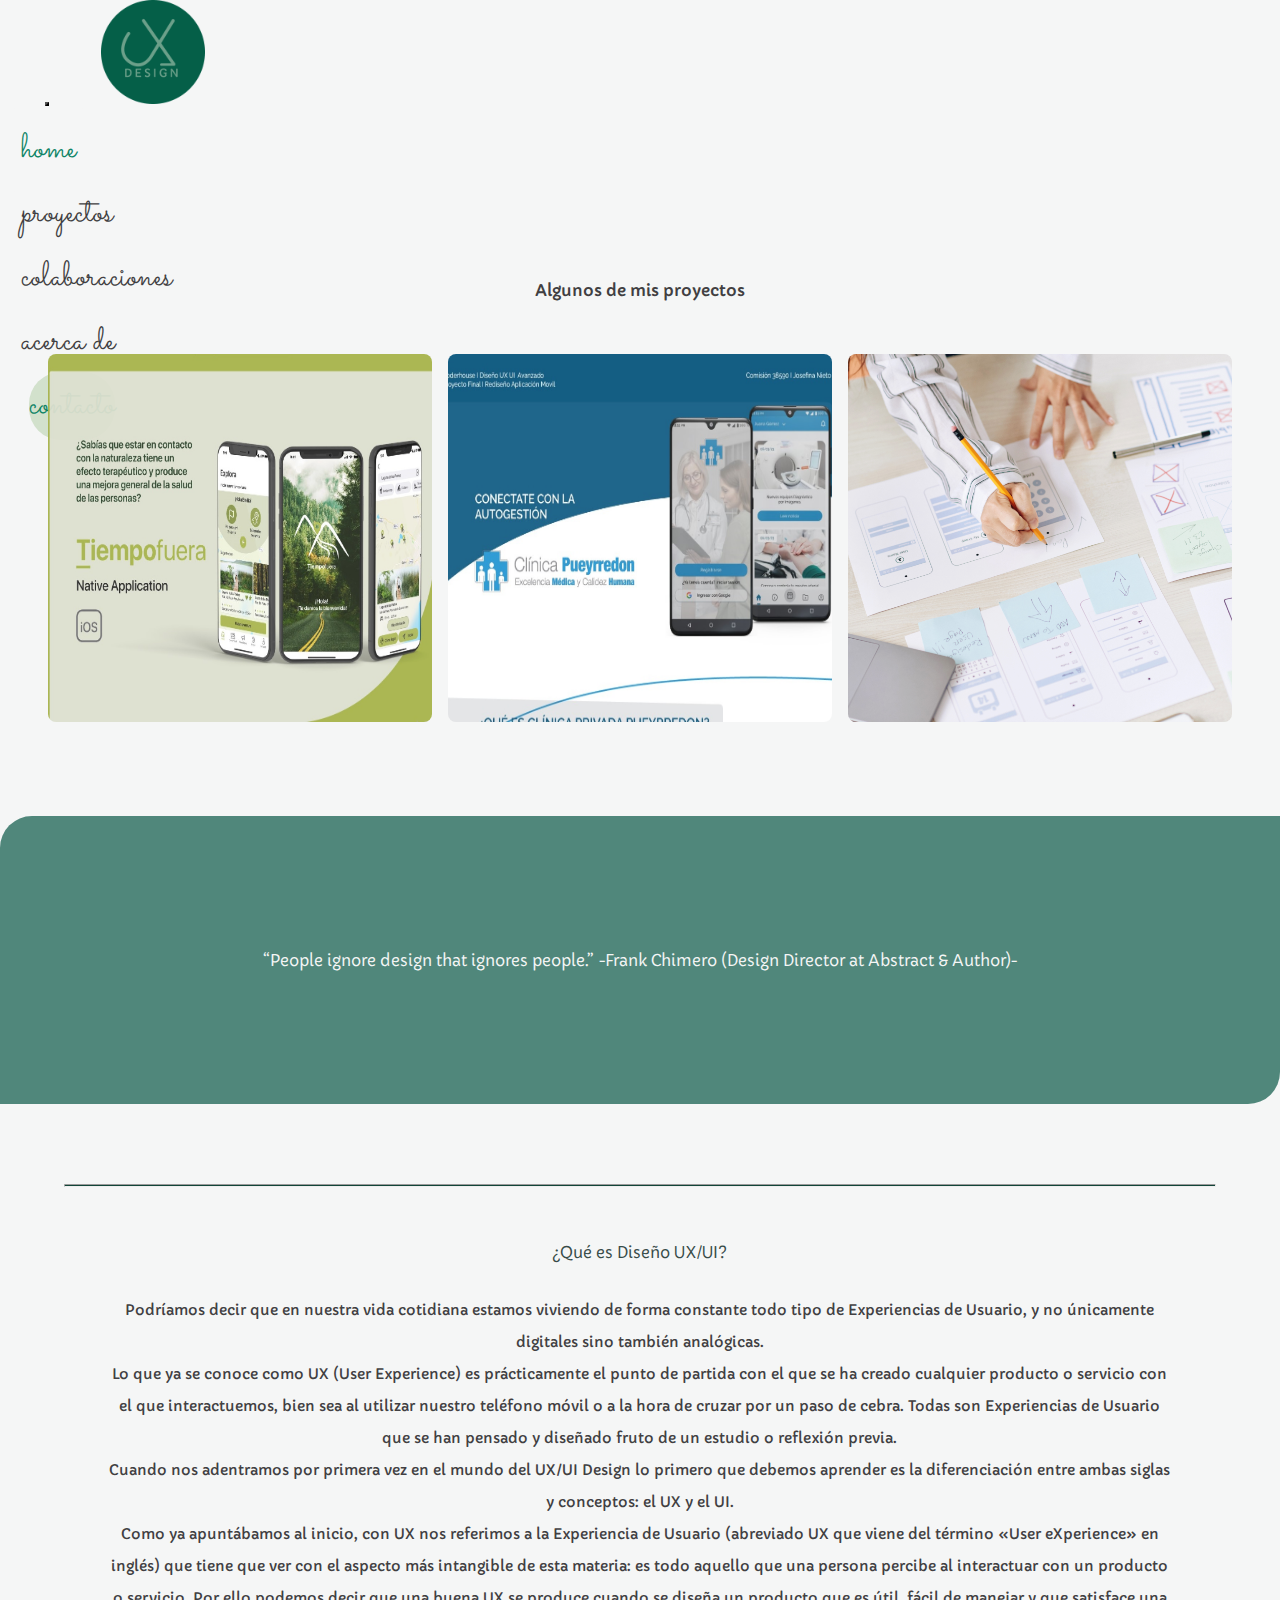
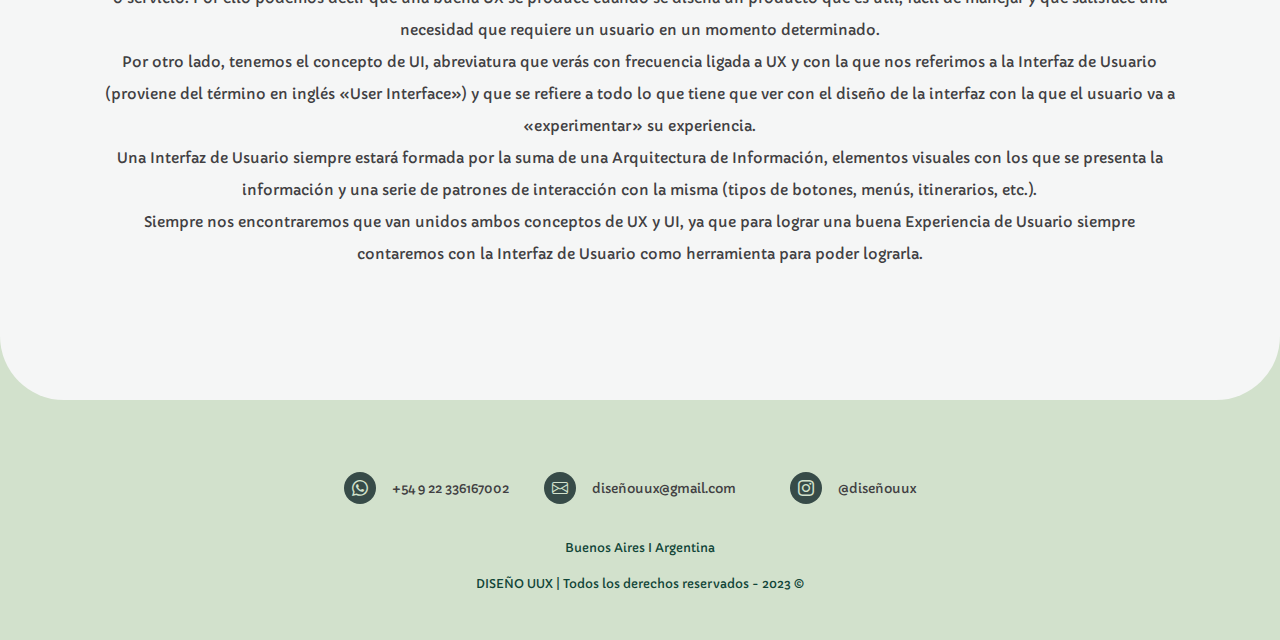
==== commit c191e497: "Correcciones colores y tamaños de contenedores y párrafos" ====
--- a/index.html
+++ b/index.html
@@ -14,10 +14,8 @@
     integrity="sha384-9ndCyUaIbzAi2FUVXJi0CjmCapSmO7SnpJef0486qhLnuZ2cdeRhO02iuK6FUUVM" crossorigin="anonymous">
   <link rel="stylesheet" href="https://cdn.jsdelivr.net/npm/bootstrap-icons@1.10.5/font/bootstrap-icons.css">
 
-
   <!-- Vincular archivo Css -->
   <link rel="stylesheet" href="./css/styles.css">
-
 
   <!-- Vincular fuentes -->
   <link rel="preconnect" href="https://fonts.googleapis.com">
@@ -30,7 +28,6 @@
 
 <body>
   <header class="navbar navbar-expand-xl">
-
     <div class="container">
       <button class="navbar-toggler" type="button" data-bs-toggle="collapse" data-bs-target="#navbarNav"
         aria-controls="navbarNav" aria-expanded="false" aria-label="Toggle navigation">
@@ -58,7 +55,6 @@
         <a class="nav-link contacto" aria-current="page" href="./pages/contacto.html">contacto</a>
       </nav>
     </div>
-
   </header>
 
   <main>
@@ -67,7 +63,6 @@
       <h1 class="titulo__seccion">Algunos de mis proyectos</h1>
 
       <div class="cards__contenedor">
-
         <div class="proyecto1__card">
           <div class="contenedoramarillo__card">
             <h1 class="proyecto__titulo">Proyecto Tiempo fuera- Aplicación nativa</h1>
@@ -75,7 +70,6 @@
               rel="noopener noreferrer">Quiero ver más</a>
           </div>
         </div>
-
 
         <div class="proyecto2__card">
           <div class="contenedormorado__card">
@@ -93,12 +87,10 @@
               rel="noopener noreferrer">Quiero ver más</a>
           </div>
         </div>
-
       </div>
     </section>
 
     <section class="mas">
-
       <div class="frase__contenedor">
         <h3 class="frase__parrafo">“People ignore design that ignores people.”
           -Frank Chimero (Design Director at Abstract & Author)-</h3>
@@ -140,33 +132,29 @@
           de Usuario siempre contaremos con la Interfaz de Usuario como herramienta para poder lograrla.
         </p>
       </div>
-
     </section>
-
   </main>
 
   <footer>
-
     <div class="redes">
-
       <div class="redes__card">
-        <a href="//web.whatsapp.com /">
+        <a href="https://web.whatsapp.com/" target="_blank" rel="noopener noreferrer">
           <div class="icono__card">
             <i class="bi bi-whatsapp"></i>
           </div>
         </a>
-        <a class="redes__info" href="//web.whatsapp.com /">+54 9 22 336167002</a>
+        <a class="redes__info" href="https://web.whatsapp.com/" target="_blank" rel="noopener noreferrer">+54 9 22
+          336167002</a>
       </div>
-
       <div class="redes__card">
-        <a href="https://www.gmail.com/mail/help/intl/es/about.html?iframe">
+        <a href="https://www.gmail.com/mail/help/intl/es/about.html?iframe" target="_blank" rel="noopener noreferrer">
           <div class="icono__card">
             <i class="bi bi-envelope"></i>
           </div>
         </a>
-        <a class="redes__info" href="https://www.gmail.com/mail/help/intl/es/about.html?iframe">diseñouux@gmail.com</a>
+        <a class="redes__info" href="https://www.gmail.com/mail/help/intl/es/about.html?iframe" target="_blank"
+          rel="noopener noreferrer">diseñouux@gmail.com</a>
       </div>
-
       <div class="redes__card">
         <a href="https://www.instagram.com/?hl=es" target="_blank" rel="noopener noreferrer">
           <div class="icono__card">
@@ -176,18 +164,14 @@
         <a class="redes__info" href="https://www.instagram.com/?hl=es" target="_blank"
           rel="noopener noreferrer">@diseñouux</a>
       </div>
-
     </div>
-
     <div class="footer__info">
       <p class="footer__texto">Buenos Aires I Argentina</p>
 
       <div class="linea-copy">
         <p class="footer__copy">DISEÑO UUX | Todos los derechos reservados - 2023 ©</p>
       </div>
-
     </div>
-
   </footer>
 
   <script src="https://cdn.jsdelivr.net/npm/bootstrap@5.3.0/dist/js/bootstrap.bundle.min.js"
--- a/css/styles.css
+++ b/css/styles.css
@@ -64,6 +64,12 @@
   }
   h1 {
     font-size: 1rem;
+  }
+}
+@media (min-width: 1200px) and (orientation: landscape) {
+  p {
+    font-size: 0.9em;
+    line-height: 2rem;
   }
 }
 .contenedoramarillo__card {
@@ -263,7 +269,7 @@
   justify-items: center;
   align-items: center;
   align-content: center;
-  margin: 3rem 0;
+  margin: 3rem 0 2rem 0;
 }
 footer .redes {
   width: 60%;
@@ -280,7 +286,7 @@
 }
 footer .redes__card {
   font-family: "Capriola", sans-serif;
-  font-size: 0.75rem;
+  font-size: 0.8rem;
   margin: 0.5rem 0.5rem;
   padding: 1rem 0;
   justify-items: center;
@@ -290,7 +296,7 @@
 footer .redes .icono__card {
   display: grid;
   flex-wrap: nowrap;
-  background-color: #465856;
+  background-color: #374b48;
   width: 2rem;
   height: 2rem;
   border-radius: 50%;
@@ -341,6 +347,7 @@
 header {
   height: 9rem;
   background-color: #F5F6F6;
+  padding: 0;
 }
 header .navbar {
   height: 9rem;
@@ -383,7 +390,7 @@
 }
 header .navbar-collapse {
   width: 100vw;
-  height: auto;
+  height: 100vh;
   background-color: #F5F6F6;
   margin-top: 0;
   margin-right: 20vw;
@@ -405,14 +412,14 @@
 }
 header .contacto {
   color: #D2E1CC;
-  background-color: #5E8D83;
+  background-color: #50877b;
   font-weight: 500;
   padding: 0.2rem 0.2rem 0.2rem 1rem;
   margin-top: 2rem;
-  margin-bottom: 100vh;
+  margin-bottom: 8rem;
 }
 header .contacto:hover {
-  color: #5E8D83;
+  color: #50877b;
   font-weight: 500;
 }
 header .activo {
@@ -427,7 +434,7 @@
 @media (min-width: 1200px) and (orientation: landscape) {
   header {
     height: 11rem;
-    padding: 5rem auto;
+    padding: 0 auto;
   }
   header .navbar-collapse {
     width: 100vw;
@@ -476,7 +483,7 @@
     padding: 1rem 0.5rem;
   }
   header .nav-item .nav-link:hover {
-    color: #465856;
+    color: #374b48;
     font-weight: 500;
     width: 105%;
     height: 105%;
@@ -500,14 +507,14 @@
     width: 12.5rem;
     height: 4.5rem;
     color: #F5F6F6;
-    background-color: #5E8D83;
+    background-color: #50877b;
     border-width: 0.3rem;
     border-width: 1rem;
     transition: all 2ms;
   }
   header .contacto__activo {
     color: #D2E1CC;
-    background-color: #5E8D83;
+    background-color: #50877b;
   }
 }
 .acerca {
@@ -570,6 +577,9 @@
   .acerca__subtitulo {
     font-size: 2rem;
   }
+  .acerca .titulo__seccion {
+    font-size: 1.1rem;
+  }
   .acerca .carrusel {
     width: 80%;
     max-width: 35rem;
@@ -586,6 +596,9 @@
   .acerca {
     height: 80rem;
     grid-template-rows: 1fr 1fr 4fr 6fr;
+  }
+  .acerca__subtitulo {
+    font-size: 2.1rem;
   }
   .acerca .carrusel {
     width: 70%;
@@ -641,7 +654,7 @@
   font: 400 0.85rem/1.7 "Capriola", sans-serif;
   font-weight: 300;
   border-radius: 0.7rem;
-  border-color: #5E8D83;
+  border-color: #50877b;
   border-width: 0.1rem;
   background-color: #F5F6F6;
   padding-left: 0.5rem;
@@ -681,11 +694,13 @@
   height: 10rem;
 }
 .contactar__formulario .input2__boton {
-  color: #413F42;
+  color: #D2E1CC;
   width: 10rem;
   height: 2.9rem;
+  font: 500 1rem/1.5 "Capriola", sans-serif;
+  font-size: small;
   border-radius: 1.5rem;
-  background-color: #D2E1CC;
+  background-color: #374b48;
   border-color: #D2E1CC;
   margin-top: 1rem;
   margin-bottom: 1rem;
@@ -727,10 +742,18 @@
     height: 15rem;
   }
   .contactar__formulario .input2__boton {
+    font-size: medium;
     width: 15rem;
     height: 3.5rem;
     margin-top: 2rem;
     margin-bottom: 2rem;
+  }
+}
+@media (min-width: 1200px) and (orientation: landscape) {
+  .input2__boton:hover {
+    color: #D2E1CC;
+    background-color: #114538;
+    width: 17rem;
   }
 }
 .principal__seccion {
@@ -774,7 +797,7 @@
   height: 100%;
   max-height: 20rem;
   min-height: 18rem;
-  background-color: #5E8D83;
+  background-color: #50877b;
   border-radius: 2rem 0 2rem 0;
   display: flex;
   align-items: center;
@@ -810,7 +833,7 @@
   padding: 2rem 0;
 }
 .info__contenedor .info__titulo {
-  color: #BB8F70;
+  color: #374b48;
   margin-top: 1rem;
   margin-bottom: 2rem;
 }
@@ -852,10 +875,13 @@
   .mas .separador__linea {
     margin-top: 4rem;
   }
-  .mas .info__titulo {
-    font-size: 1.1rem;
-  }
-  .mas .info__parrafo {
+  .mas .frase__parrafo {
+    font-size: 1rem;
+  }
+  .info__titulo {
+    font-size: 1rem;
+  }
+  .info__parrafo {
     font-size: 0.9rem;
   }
 }
@@ -879,7 +905,7 @@
     grid-row: span 1;
   }
   main .mas {
-    height: 72rem;
+    height: 76rem;
   }
   main .mas .info__contenedor {
     width: 88%;
@@ -888,7 +914,8 @@
     margin-top: 5rem;
   }
   main .mas .info__parrafo {
-    max-width: 90rem;
+    width: 95%;
+    max-width: 95rem;
     margin: 0 auto;
   }
 }
@@ -955,7 +982,7 @@
 }
 .colaboraciones {
   width: 100vw;
-  height: 62rem;
+  height: 60rem;
   display: grid;
   grid-template-rows: 1.5fr 4.5fr;
   justify-self: center;
@@ -966,12 +993,11 @@
 .colaboraciones .subtitulo__seccion {
   text-align: center;
   color: #114538;
-  font-weight: 300;
 }
 .colaboraciones__informacion {
   width: 85%;
   display: grid;
-  grid-template-rows: 0.25fr 0.25fr 2.5fr;
+  grid-template-rows: 0.25fr 0.25fr 1.5fr;
   justify-self: center;
   align-items: center;
   text-align: end;
@@ -1005,7 +1031,7 @@
 .colaboraciones .contacto__red .icono__card {
   display: grid;
   flex-wrap: nowrap;
-  background-color: #D2E1CC;
+  background-color: #BB8F70;
   width: 3rem;
   height: 3rem;
   border-radius: 50%;
@@ -1013,7 +1039,7 @@
   margin-right: 1rem;
 }
 .colaboraciones .contacto__red .icono__card i {
-  color: #BB8F70;
+  color: #D2E1CC;
   font-size: 1.4rem;
   justify-content: center;
 }
@@ -1022,7 +1048,7 @@
   height: 42rem;
   display: grid;
   grid-template-rows: 1fr 1fr;
-  background-color: #5E8D83;
+  background-color: #50877b;
   align-items: center;
   justify-items: center;
   justify-content: center;
@@ -1070,11 +1096,12 @@
 
 @media (min-width: 768px) {
   .colaboraciones {
-    height: 43rem;
-    grid-template-rows: 1.5fr 5.5fr;
+    height: 48rem;
+    grid-template-rows: 1fr 6fr;
+    padding-bottom: 9rem;
   }
   .colaboraciones__contenedor {
-    height: 24rem;
+    height: auto;
     margin: 0;
   }
   .colaboraciones__contenedor .colaboracion {
@@ -1117,10 +1144,13 @@
   }
 }
 @media (min-width: 1200px) and (orientation: landscape) {
+  .titulo__seccion {
+    font-size: 1rem;
+  }
   .colaboraciones {
-    height: 50rem;
+    height: 48rem;
     grid-template-rows: 1fr 6fr;
-    padding-bottom: 8rem;
+    padding-bottom: 6rem;
   }
   .colaboraciones__contenedor {
     height: 34rem;
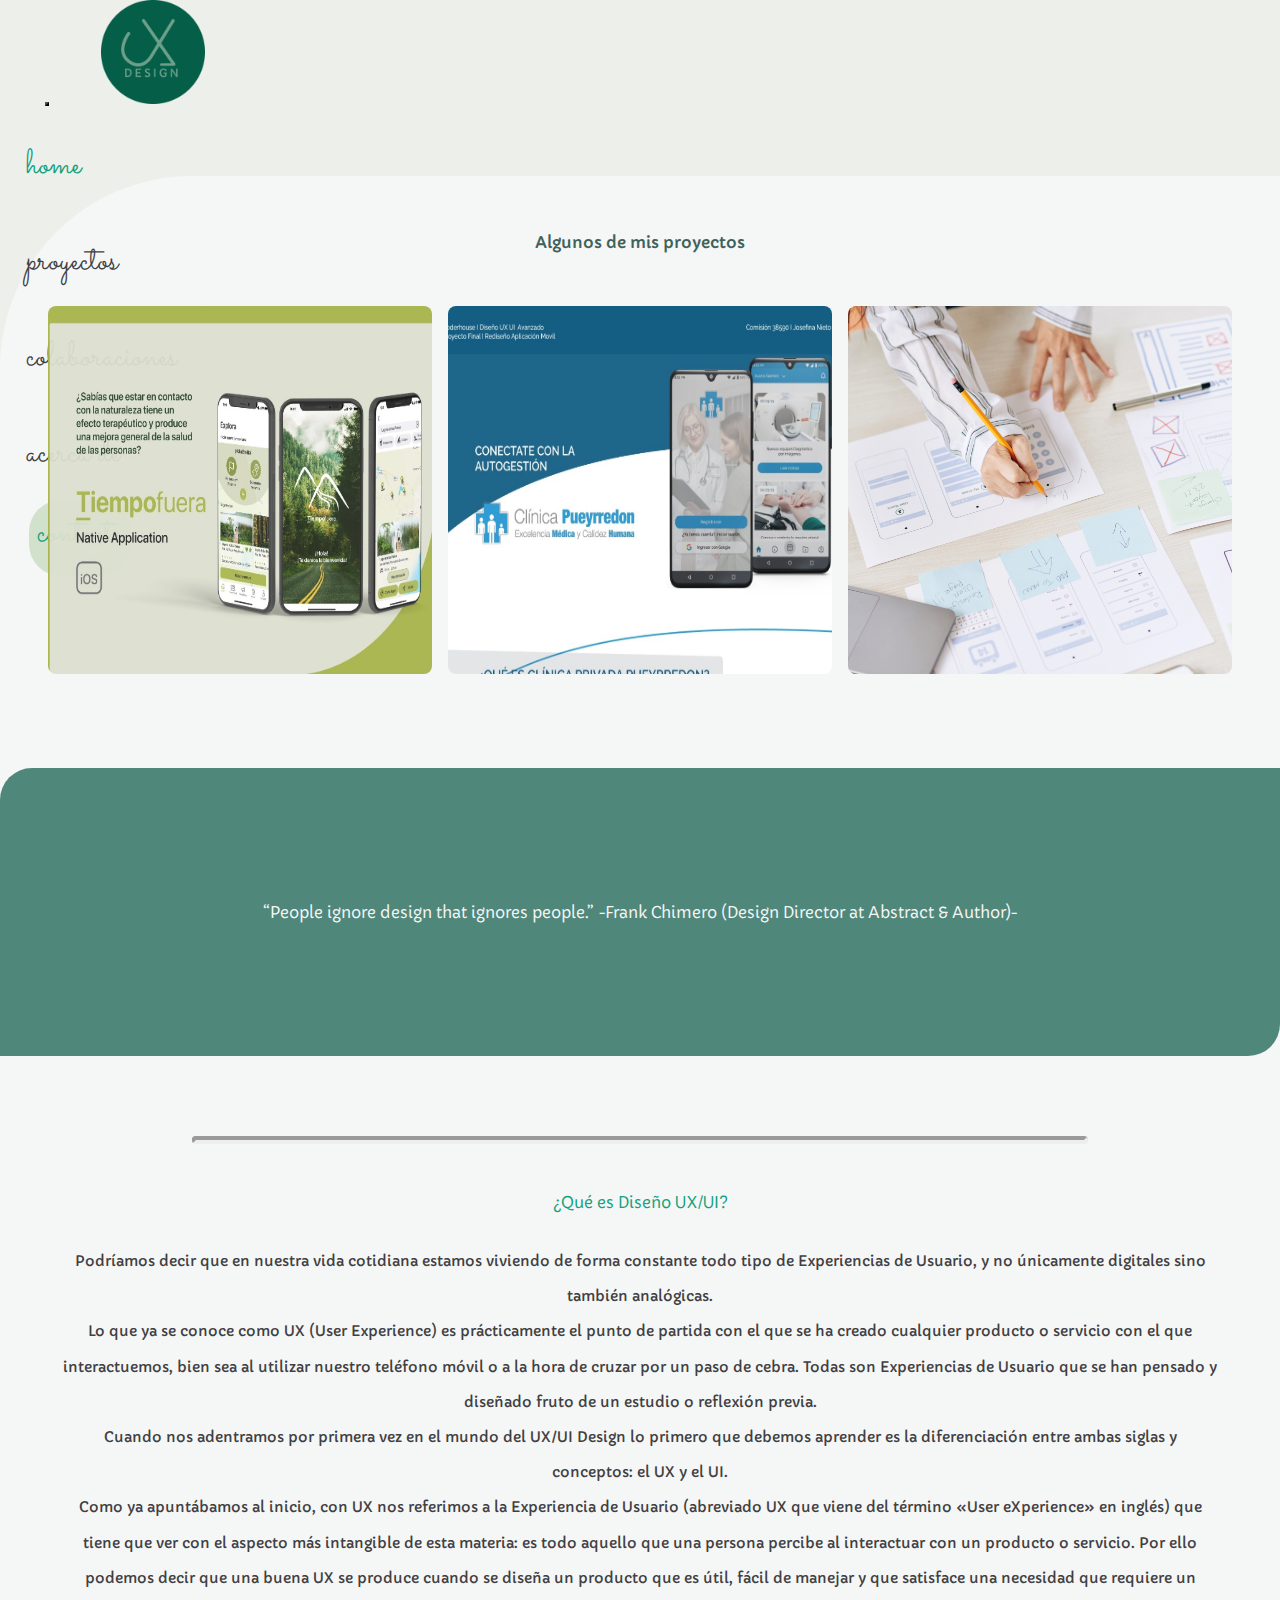
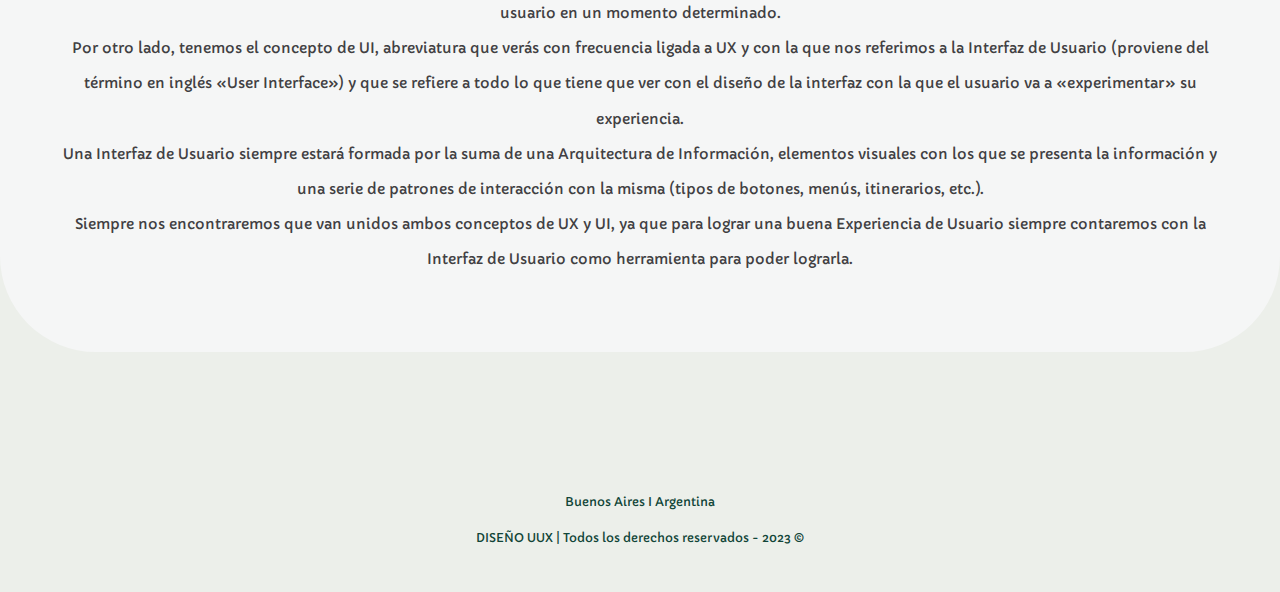
==== commit b1a74fe6: "Animaciones logo y card" ====
--- a/index.html
+++ b/index.html
@@ -6,7 +6,7 @@
   <meta http-equiv="X-UA-Compatible" content="IE=edge">
   <meta name="viewport" content="width=device-width, initial-scale=1.0">
   <meta name="description"
-    content="Soy un diseñadora UX/UI apasionada por crear experiencias digitales excepcionales. Mi enfoque se basa en combinar una estética visual atractiva con una usabilidad intuitiva para ofrecer soluciones de diseño centradas en el usuario. Contáctame para transformar tus ideas en productos digitales impactantes.">
+    content="Sitio- blog de Diseñadora UX/UI, Josefina Nieto, apasionada por crear experiencias digitales excepcionales. Mi enfoque se basa en combinar una estética visual atractiva con una usabilidad intuitiva para ofrecer soluciones de diseño centradas en el usuario. Contáctame para transformar tus ideas en productos digitales impactantes.">
   <title>DiseñoUux| Josefina Nieto Diseño UX/UI</title>
 
   <!-- Vincular archivos Bootstrap -->
@@ -24,6 +24,8 @@
 
   <!-- Favicon -->
   <link href="./img/favicon.ico" rel="Icon">
+
+  <link href="https://unpkg.com/aos@2.3.1/dist/aos.css" rel="stylesheet">
 </head>
 
 <body>
@@ -34,7 +36,7 @@
         <span class="navbar-toggler-icon"></span>
       </button>
       <a class="navbar-brand" href="index.html">
-        <img class="logo" src="./img/uxdesign.png" alt="Imagen del logo">
+        <img class="logo" src="./img/uxdesign.png" alt="Imagen del logo" data-aos="fade-right">
       </a>
 
       <nav class="collapse navbar-collapse justify-content-between" id="navbarNav">
@@ -52,7 +54,7 @@
             <a class="nav-link" href="./pages/acercade.html">acerca de</a>
           </li>
         </ul>
-        <a class="nav-link contacto" aria-current="page" href="./pages/contacto.html">contacto</a>
+        <a class="nav-link contacto" aria-current="page" href="./pages/contacto.html">contacto </a>
       </nav>
     </div>
   </header>
@@ -63,7 +65,7 @@
       <h1 class="titulo__seccion">Algunos de mis proyectos</h1>
 
       <div class="cards__contenedor">
-        <div class="proyecto1__card">
+        <div class="proyecto1__card" data-aos="flip-left">
           <div class="contenedoramarillo__card">
             <h1 class="proyecto__titulo">Proyecto Tiempo fuera- Aplicación nativa</h1>
             <a class="btn" href="https://www.behance.net/gallery/156303255/TIEMPO-FUERA-APP-NATIVA" target="_blank"
@@ -71,7 +73,7 @@
           </div>
         </div>
 
-        <div class="proyecto2__card">
+        <div class="proyecto2__card" data-aos="flip-left">
           <div class="contenedormorado__card">
             <h1 class="proyecto__titulo">Proyecto rediseño aplicación paciente Clínica Privada Pueyrredon</h1>
             <a class="btn"
@@ -80,7 +82,7 @@
           </div>
         </div>
 
-        <div class="proyecto3__card">
+        <div class="proyecto3__card" data-aos="flip-left">
           <div class="contenedoramarillo__card">
             <h1 class="proyecto__titulo">Proyecto diseño</h1>
             <a class="btn" href="https://www.behance.net/gallery/156303255/TIEMPO-FUERA-APP-NATIVA" target="_blank"
@@ -100,7 +102,7 @@
         <hr class="separador__linea">
       </div>
 
-      <div class="info__contenedor">
+      <div class="info">
         <h3 class="info__titulo">¿Qué es Diseño UX/UI?</h3>
         <p class="info__parrafo">
           Podríamos decir que en nuestra vida cotidiana estamos viviendo de forma constante todo tipo de Experiencias de
@@ -136,7 +138,7 @@
   </main>
 
   <footer>
-    <div class="redes">
+    <div class="redes" data-aos="fade-up">
       <div class="redes__card">
         <a href="https://web.whatsapp.com/" target="_blank" rel="noopener noreferrer">
           <div class="icono__card">
@@ -177,6 +179,11 @@
   <script src="https://cdn.jsdelivr.net/npm/bootstrap@5.3.0/dist/js/bootstrap.bundle.min.js"
     integrity="sha384-geWF76RCwLtnZ8qwWowPQNguL3RmwHVBC9FhGdlKrxdiJJigb/j/68SIy3Te4Bkz"
     crossorigin="anonymous"></script>
+
+  <script src="https://unpkg.com/aos@2.3.1/dist/aos.js"></script>
+  <script>
+    AOS.init();
+  </script>
 </body>
 
 </html>--- a/css/styles.css
+++ b/css/styles.css
@@ -34,12 +34,12 @@
 }
 
 p {
-  font: 400 0.85rem/1.7 "Capriola", sans-serif;
+  font: 400 0.85rem/1.8 "Capriola", sans-serif;
   color: #413F42;
 }
 
 body {
-  background-color: #D2E1CC;
+  background-color: #ECEFEA;
 }
 
 main {
@@ -48,46 +48,33 @@
   align-items: center;
   align-self: center;
   padding-top: 3rem;
-  border-radius: 0 0 4rem 4rem;
+  border-radius: 4rem 0 4rem 4rem;
 }
 
 .titulo__seccion {
   width: 100%;
-  color: #413F42;
+  color: #3f625d;
   text-align: center;
   margin-bottom: 1rem;
 }
 
 @media (min-width: 768px) and (orientation: landscape) {
-  main {
-    padding-top: 6rem;
-  }
   h1 {
     font-size: 1rem;
+  }
+  main {
+    border-radius: 12rem 0 6rem 6rem;
   }
 }
 @media (min-width: 1200px) and (orientation: landscape) {
   p {
     font-size: 0.9em;
-    line-height: 2rem;
-  }
-}
-.contenedoramarillo__card {
-  width: 100%;
-  height: 100%;
-  border-radius: 0.5rem;
-  background-color: rgba(17, 69, 56, 0.537254902);
-  padding: 8rem 1rem 6rem 1rem;
-}
-
-.contenedormorado__card {
-  width: 100%;
-  height: 100%;
-  border-radius: 0.5rem;
-  background-color: rgba(70, 88, 86, 0.8156862745);
-  padding: 8rem 1rem 6rem 1rem;
-}
-
+    line-height: 2.2rem;
+  }
+  .titulo__seccion:hover {
+    color: #12a07d;
+  }
+}
 .proyecto1__card {
   width: 100%;
   height: 100%;
@@ -172,19 +159,35 @@
   text-align: center;
 }
 
+.contenedoramarillo__card {
+  width: 100%;
+  height: 100%;
+  border-radius: 0.5rem;
+  background-color: rgba(17, 69, 56, 0.537254902);
+  padding: 8rem 1rem 6rem 1rem;
+}
+
+.contenedormorado__card {
+  width: 100%;
+  height: 100%;
+  border-radius: 0.5rem;
+  background-color: rgba(70, 88, 86, 0.8156862745);
+  padding: 8rem 1rem 6rem 1rem;
+}
+
 .proyecto__titulo {
   color: #000000;
   font-size: 0.9rem;
 }
 
 .btn {
-  color: #0e8466;
-  background-color: #D2E1CC;
+  color: #12a07d;
+  background-color: #ECEFEA;
   font: 400 2.2rem/1.5 "Sacramento", cursive;
   font-size: 1.7rem;
   font-weight: 500;
   width: 60%;
-  max-width: 16rem;
+  max-width: 18rem;
   height: 3.5rem;
   border-radius: 1.5rem;
   text-align: center;
@@ -193,77 +196,81 @@
 }
 
 @media (min-width: 768px) and (orientation: landscape) {
+  .proyecto1__card {
+    grid-column: span 1;
+    grid-row: span 1;
+  }
+  .proyecto1__card:hover {
+    width: 102%;
+    height: 102%;
+    transition: all 2ms;
+  }
+  .proyecto2__card:hover {
+    width: 102%;
+    height: 102%;
+    transition: all 2ms;
+  }
+  .proyecto3__card:hover {
+    width: 102%;
+    height: 102%;
+    transition: all 2ms;
+  }
+  .proyecto4__card:hover {
+    width: 102%;
+    height: 102%;
+    transition: all 2ms;
+  }
+  .proyecto5__card:hover {
+    width: 102%;
+    height: 102%;
+    transition: all 2ms;
+  }
+  .proyecto6__card:hover {
+    width: 102%;
+    height: 102%;
+    transition: all 2ms;
+  }
+  .btn:hover {
+    color: #ECEFEA;
+    background-color: #114538;
+    width: 101%;
+  }
   .contenedoramarillo__card {
     background-color: rgba(17, 69, 56, 0.537254902);
     opacity: 0;
     padding: 10rem 1rem;
   }
+  .contenedoramarillo__card:hover {
+    opacity: 100%;
+  }
   .contenedormorado__card {
     background-color: rgba(70, 88, 86, 0.8156862745);
     opacity: 0;
     padding: 10rem 1rem;
   }
-  .proyecto1__card:hover {
-    width: 102%;
-    height: 102%;
-    transition: all 2ms;
-  }
-  .proyecto2__card:hover {
-    width: 102%;
-    height: 102%;
-    transition: all 2ms;
-  }
-  .proyecto3__card:hover {
-    width: 102%;
-    height: 102%;
-    transition: all 2ms;
-  }
-  .proyecto4__card:hover {
-    width: 102%;
-    height: 102%;
-    transition: all 2ms;
-  }
-  .proyecto5__card:hover {
-    width: 102%;
-    height: 102%;
-    transition: all 2ms;
-  }
-  .proyecto6__card:hover {
-    width: 102%;
-    height: 102%;
-    transition: all 2ms;
+  .contenedormorado__card:hover {
+    opacity: 100%;
   }
   .btn {
     font-size: 1.9rem;
   }
 }
 @media (min-width: 1200px) and (orientation: landscape) {
-  .btn:hover {
-    color: #D2E1CC;
-    background-color: #114538;
-    width: 101%;
-  }
-  .contenedoramarillo__card {
-    padding: 8rem 1rem;
-  }
-  .contenedoramarillo__card:hover {
-    opacity: 100%;
-  }
-  .contenedormorado__card {
-    padding: 8rem 1rem;
-  }
-  .contenedormorado__card:hover {
-    opacity: 100%;
-  }
   .proyecto1__card {
     grid-column: span 1;
     grid-row: span 1;
   }
+  .contenedoramarillo__card {
+    padding: 8rem 1rem;
+  }
+  .contenedormorado__card {
+    padding: 8rem 1rem;
+  }
 }
 footer {
   width: 100%;
   height: auto;
-  background-color: #D2E1CC;
+  background-color: #ECEFEA;
   display: grid;
   grid-template-rows: repeat(2, 5rem);
   justify-items: center;
@@ -296,14 +303,14 @@
 footer .redes .icono__card {
   display: grid;
   flex-wrap: nowrap;
-  background-color: #374b48;
+  background-color: #3f625d;
   width: 2rem;
   height: 2rem;
   border-radius: 50%;
   place-items: center;
 }
 footer .redes .icono__card i {
-  color: #D2E1CC;
+  color: #ECEFEA;
   font-size: 1rem;
   justify-content: center;
 }
@@ -344,158 +351,156 @@
     display: flex;
   }
 }
-header {
+.navbar {
   height: 9rem;
-  background-color: #F5F6F6;
+  background-color: #ECEFEA;
   padding: 0;
-}
-header .navbar {
-  height: 9rem;
   --bs-navbar-padding-X: 0;
   --bs-navbar-padding-y: 0;
 }
-header .container {
-  width: 100%;
-  max-width: 100vw;
-  height: 100%;
-  align-self: center;
-  background-color: #F5F6F6;
-  padding: 0;
-}
-header .navbar-toggler {
+.navbar-toggler {
   margin: 0 2rem;
   border-style: outset;
   color: #413F42;
   font-size: 1.5rem;
   font-weight: 400;
 }
-header .navbar-toggler__icon {
-  color: #114538;
-  order: 1;
-}
-header .navbar-brand {
+.navbar-brand {
   height: 9rem;
   padding: 2rem 0;
 }
-header .logo {
+.navbar-brand .logo {
   width: 20vw;
   max-width: 6.5rem;
   height: auto;
   justify-self: center;
   align-self: center;
-}
-header .logo:hover {
-  rotate: 360deg;
-  transition: rotate 5ms;
-}
-header .navbar-collapse {
+  opacity: 95%;
+}
+.navbar-collapse {
   width: 100vw;
   height: 100vh;
-  background-color: #F5F6F6;
+  background-color: #ECEFEA;
   margin-top: 0;
-  margin-right: 20vw;
-  border-radius: 4px;
+  margin-right: 30vw;
+  border-radius: 0 0 0.8rem 0;
   z-index: 10;
 }
-header .nav-item {
-  background-color: #F5F6F6;
-}
-header .nav-link {
+.navbar .container {
+  width: 100%;
+  max-width: 100vw;
+  height: 100%;
+  align-self: center;
+  background-color: #ECEFEA;
+  padding: 0;
+}
+.navbar .nav-item {
+  background-color: #ECEFEA;
+  border-radius: 1.5rem;
+}
+.navbar .nav-item .activo {
+  color: #ECEFEA;
+  background-color: #50877b;
+  border-radius: 1.5rem;
+}
+.navbar .nav-link {
   color: #413F42;
   font: 400 2.2rem/1.5 "Sacramento", cursive;
   padding: 0.2rem 0.2rem 0.2rem 1rem;
+  max-width: 16rem;
   margin-top: 0.5rem;
   margin-bottom: 0.5rem;
   margin-left: 2rem;
   margin-right: 3rem;
   border-radius: 0.5rem;
 }
-header .contacto {
-  color: #D2E1CC;
-  background-color: #50877b;
+.navbar .contacto {
+  color: #114538;
+  background-color: #D2E1CC;
+  border-radius: 1.5rem;
   font-weight: 500;
   padding: 0.2rem 0.2rem 0.2rem 1rem;
   margin-top: 2rem;
   margin-bottom: 8rem;
 }
-header .contacto:hover {
-  color: #50877b;
-  font-weight: 500;
-}
-header .activo {
-  color: #114538;
-  background-color: #D2E1CC;
-}
-header .contacto__activo {
-  color: #114538;
-  background-color: #D2E1CC;
+.navbar .contacto__activo {
+  color: #ECEFEA;
+  background-color: #50877b;
+  border-radius: 1.5rem;
 }
 
 @media (min-width: 1200px) and (orientation: landscape) {
-  header {
+  .navbar {
     height: 11rem;
     padding: 0 auto;
   }
-  header .navbar-collapse {
+  .navbar .container {
+    width: 98%;
+    height: 9rem;
+    margin: 0 auto;
+  }
+  .navbar-brand {
+    padding: 1rem;
+    margin-right: 0;
+  }
+  .navbar-brand:hover {
+    width: 10rem;
+    height: 10rem;
+    transition: all 2ms;
+  }
+  .navbar .logo:hover:hover {
+    transform: rotate(360deg);
+    transition: 0.8s;
+  }
+  .navbar-collapse {
     width: 100vw;
     height: 9rem;
     padding-top: 1rem;
     margin-right: 1rem;
     z-index: 10;
   }
-  header .activo {
-    color: #0e8466;
-    background-color: #F5F6F6;
-  }
-  header .container {
-    width: 98%;
-    height: 9rem;
-    margin: 0 auto;
-  }
-  header .navbar-brand {
-    padding: 1rem;
-    margin-right: 0;
-  }
-  header .navbar-brand:hover {
-    width: 10rem;
-    height: 10rem;
-    transition: all 2ms;
-  }
-  header ul .navbar-nav {
-    height: 9rem;
+  .navbar-collapse ul .navbar-nav {
+    height: 20rem;
     justify-content: center;
     align-items: center;
     z-index: 10;
   }
-  header .nav-item {
-    width: 10rem;
-    height: 4rem;
+  .navbar-collapse .nav-item {
+    width: 12rem;
+    height: 6rem;
     justify-items: start;
     align-items: center;
-    padding-left: 0;
-  }
-  header .nav-item .nav-link {
-    width: 100%;
-    height: 100%;
-    border-radius: 4px;
+    padding: 1rem 0;
+    margin: 0 0.3rem;
+  }
+  .navbar-collapse .nav-item .activo {
+    color: #12a07d;
+    background-color: #ECEFEA;
+  }
+  .navbar-collapse .nav-item .nav-link {
+    width: 12rem;
+    height: 4rem;
+    border-radius: 2rem;
     text-align: center;
     margin: 0 auto;
-    padding: 1rem 0.5rem;
-  }
-  header .nav-item .nav-link:hover {
-    color: #374b48;
+    padding: 0.5rem 0.5rem 1rem 0.5rem;
+  }
+  .navbar-collapse .nav-item .nav-link:hover {
+    color: #D2E1CC;
+    background-color: #114538;
     font-weight: 500;
     width: 105%;
     height: 105%;
+    opacity: 70%;
     transition: all 2ms;
   }
-  header .contacto {
+  .navbar-collapse .contacto {
     width: 12rem;
     height: 4rem;
-    color: #0e8466;
+    color: #12a07d;
     background-color: #D2E1CC;
     align-self: center;
-    padding: 0.5rem 0;
+    padding: 0.5rem 0.5rem 1rem 0.5rem;
     margin: 1.5rem 1rem;
     font-weight: 500;
     border-radius: 2rem;
@@ -503,7 +508,7 @@
     justify-content: center;
     align-content: center;
   }
-  header .contacto:hover {
+  .navbar-collapse .contacto:hover {
     width: 12.5rem;
     height: 4.5rem;
     color: #F5F6F6;
@@ -511,10 +516,12 @@
     border-width: 0.3rem;
     border-width: 1rem;
     transition: all 2ms;
-  }
-  header .contacto__activo {
-    color: #D2E1CC;
+    padding: 0.8rem 0.5rem 1rem 0.5rem;
+  }
+  .navbar-collapse .contacto__activo {
+    color: #ECEFEA;
     background-color: #50877b;
+    padding: 0.5rem 0.5rem 1rem 0.5rem;
   }
 }
 .acerca {
@@ -531,7 +538,7 @@
   text-align: center;
 }
 .acerca__subtitulo {
-  color: #BB8F70;
+  color: #A68E7A;
   font-size: 1.8rem;
 }
 .acerca__parrafo {
@@ -545,7 +552,7 @@
 }
 .acerca__parrafo h3 {
   font-size: medium;
-  color: #BB8F70;
+  color: #A68E7A;
 }
 .acerca__parrafo p {
   text-align: center;
@@ -560,11 +567,11 @@
   border-radius: 1rem;
 }
 .acerca .carrusel .carousel-control-prev-icon {
-  background-color: #D2E1CC;
+  background-color: #ECEFEA;
   border-radius: 1rem;
 }
 .acerca .carrusel .carousel-control-next-icon {
-  background-color: #D2E1CC;
+  background-color: #ECEFEA;
   border-radius: 1rem;
 }
 
@@ -600,16 +607,16 @@
   .acerca__subtitulo {
     font-size: 2.1rem;
   }
-  .acerca .carrusel {
-    width: 70%;
-    max-width: 40rem;
-  }
   .acerca__parrafo {
     width: 90vw;
     max-width: 55rem;
     height: 20rem;
     margin: 4rem auto;
   }
+  .acerca .carrusel {
+    width: 70%;
+    max-width: 40rem;
+  }
 }
 .contactar {
   width: 20rem;
@@ -625,7 +632,7 @@
 }
 .contactar__linea1 {
   width: 3rem;
-  border-width: 0.3rem;
+  border-width: 0.15rem;
   border-radius: 0.1rem;
   color: #114538;
   margin-top: 0px;
@@ -636,7 +643,7 @@
 }
 .contactar__linea2 {
   width: 3rem;
-  border-width: 0.3rem;
+  border-width: 0.15rem;
   border-radius: 2px;
   color: #114538;
   justify-self: start;
@@ -651,11 +658,12 @@
   grid-template-rows: 1fr 3.5fr;
 }
 .contactar__formulario input {
-  font: 400 0.85rem/1.7 "Capriola", sans-serif;
+  font: 400 0.85rem/1.8 "Capriola", sans-serif;
+  font-size: 0.82rem;
   font-weight: 300;
-  border-radius: 0.7rem;
+  border-radius: 0.5rem;
   border-color: #50877b;
-  border-width: 0.1rem;
+  border-width: 0.095rem;
   background-color: #F5F6F6;
   padding-left: 0.5rem;
 }
@@ -694,14 +702,13 @@
   height: 10rem;
 }
 .contactar__formulario .input2__boton {
-  color: #D2E1CC;
-  width: 10rem;
+  color: #F5F6F6;
+  width: 9rem;
   height: 2.9rem;
   font: 500 1rem/1.5 "Capriola", sans-serif;
   font-size: small;
   border-radius: 1.5rem;
-  background-color: #374b48;
-  border-color: #D2E1CC;
+  background-color: #3f625d;
   margin-top: 1rem;
   margin-bottom: 1rem;
 }
@@ -742,18 +749,17 @@
     height: 15rem;
   }
   .contactar__formulario .input2__boton {
-    font-size: medium;
-    width: 15rem;
-    height: 3.5rem;
+    width: 10rem;
+    height: 3rem;
     margin-top: 2rem;
     margin-bottom: 2rem;
   }
 }
 @media (min-width: 1200px) and (orientation: landscape) {
   .input2__boton:hover {
-    color: #D2E1CC;
+    color: #ECEFEA;
     background-color: #114538;
-    width: 17rem;
+    width: 13rem;
   }
 }
 .principal__seccion {
@@ -816,15 +822,15 @@
   grid-row: 2/3;
 }
 .separador__linea {
-  width: 90%;
-  height: 0.2rem;
-  border-radius: 2px;
+  width: 70%;
+  border-width: 0.3rem;
+  color: #D2E1CC;
+  border-radius: 1rem;
   margin: auto auto;
-  background-color: #114538;
   margin-top: 2rem;
 }
 
-.info__contenedor {
+.info {
   width: 95%;
   grid-row: 3/4;
   justify-content: center;
@@ -832,13 +838,14 @@
   text-align: center;
   padding: 2rem 0;
 }
-.info__contenedor .info__titulo {
-  color: #374b48;
+.info__titulo {
+  color: #12a07d;
   margin-top: 1rem;
   margin-bottom: 2rem;
 }
-.info__contenedor .info__parrafo {
-  width: 90%;
+.info__parrafo {
+  width: 88%;
+  font-size: 0.8rem;
   max-width: 50rem;
   margin: 0 auto;
 }
@@ -981,7 +988,7 @@
   }
 }
 .colaboraciones {
-  width: 100vw;
+  width: 100%;
   height: 60rem;
   display: grid;
   grid-template-rows: 1.5fr 4.5fr;
@@ -989,6 +996,7 @@
   align-items: center;
   justify-items: center;
   padding: 1rem 0 4rem 0;
+  overflow: hidden;
 }
 .colaboraciones .subtitulo__seccion {
   text-align: center;
@@ -1031,7 +1039,7 @@
 .colaboraciones .contacto__red .icono__card {
   display: grid;
   flex-wrap: nowrap;
-  background-color: #BB8F70;
+  background-color: #D2E1CC;
   width: 3rem;
   height: 3rem;
   border-radius: 50%;
@@ -1039,7 +1047,7 @@
   margin-right: 1rem;
 }
 .colaboraciones .contacto__red .icono__card i {
-  color: #D2E1CC;
+  color: #12a07d;
   font-size: 1.4rem;
   justify-content: center;
 }
@@ -1060,7 +1068,7 @@
   max-width: 30rem;
   height: 100%;
   max-height: 16rem;
-  background-color: #D2E1CC;
+  background-color: #ECEFEA;
   border-radius: 0 1.5rem 0 1.5rem;
   display: grid;
   grid-template-rows: 1fr 2fr;
@@ -1077,7 +1085,7 @@
 .colaboraciones .colaboracion__card .btn {
   font-size: x-large;
   background-color: #114538;
-  color: #D2E1CC;
+  color: #ECEFEA;
   padding: 0.5rem;
 }
 .colaboraciones .colaboracion__imagen {
@@ -1087,7 +1095,7 @@
   margin: 0 auto;
 }
 .colaboraciones .colaboracion__imagen img {
-  background-color: #D2E1CC;
+  background-color: #ECEFEA;
   border-radius: 1rem;
   height: 100%;
   object-fit: contain;
@@ -1111,7 +1119,7 @@
     height: auto;
     align-self: center;
     margin: auto 0;
-    column-gap: 1rem;
+    column-gap: 2rem;
     padding: 2rem 20vh;
   }
   .colaboraciones__contenedor .colaboracion__card {
@@ -1124,12 +1132,20 @@
     grid-column-start: 1;
     padding: 20% 0;
   }
+  .colaboraciones__contenedor .colaboracion__card:hover {
+    width: 120%;
+    height: auto;
+  }
   .colaboraciones__contenedor .colaboracion__card h1 {
     font-size: 1rem;
   }
   .colaboraciones__contenedor .colaboracion__card .btn {
-    font-size: Xx-large;
+    font-size: xx-large;
     padding: 0.4rem;
+  }
+  .colaboraciones__contenedor .colaboracion__card .btn:hover {
+    width: 19rem;
+    height: auto;
   }
   .colaboraciones__contenedor .colaboracion__imagen {
     width: 100%;
@@ -1142,25 +1158,24 @@
     grid-row-start: 1;
     align-self: flex-start;
   }
+  .colaboraciones__contenedor .colaboracion__imagen:hover {
+    width: 115%;
+    height: 130%;
+  }
 }
 @media (min-width: 1200px) and (orientation: landscape) {
-  .titulo__seccion {
-    font-size: 1rem;
-  }
   .colaboraciones {
     height: 48rem;
     grid-template-rows: 1fr 6fr;
     padding-bottom: 6rem;
   }
+  .colaboraciones .titulo__seccion {
+    font-size: 1rem;
+  }
   .colaboraciones__contenedor {
     height: 34rem;
     padding-bottom: 2rem;
   }
-  .colaboraciones__contenedor .btn:hover {
-    color: #D2E1CC;
-    background-color: #114538;
-    width: 101%;
-  }
 }
 
 /*# sourceMappingURL=styles.css.map */
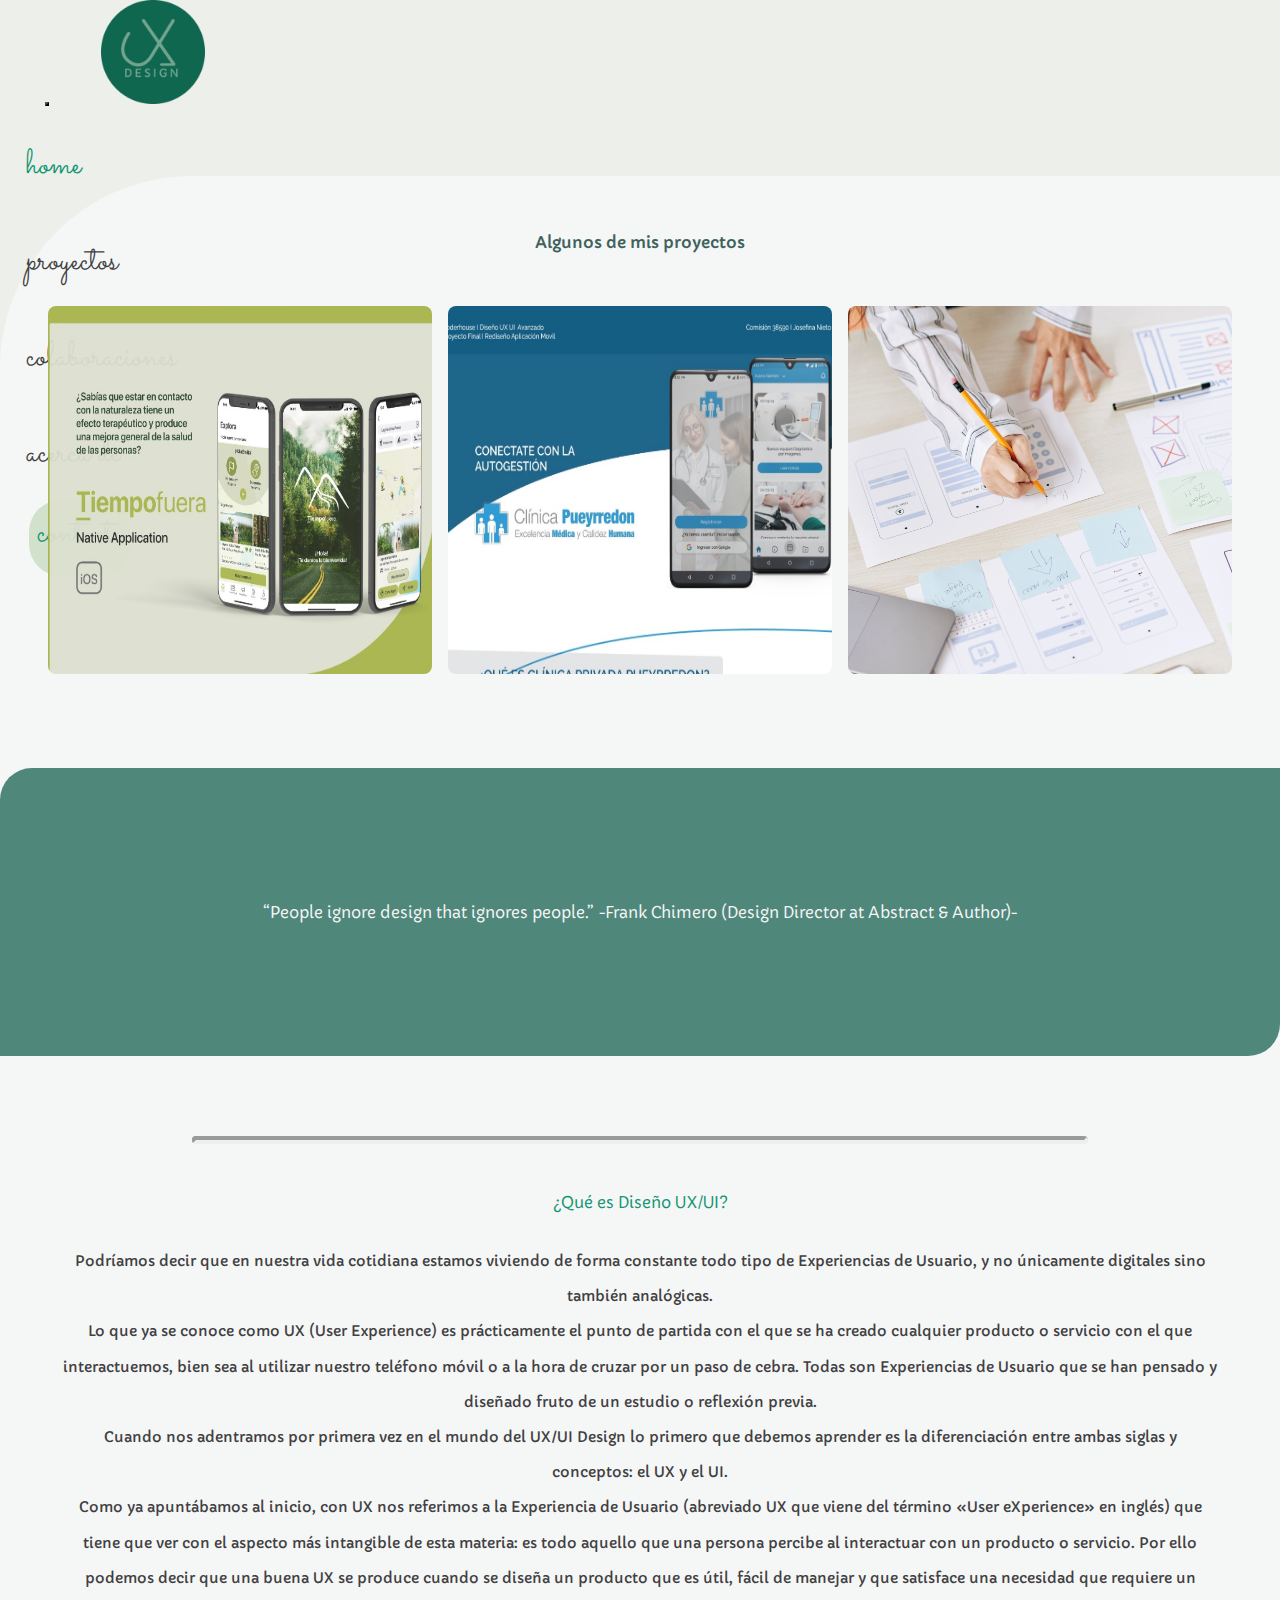
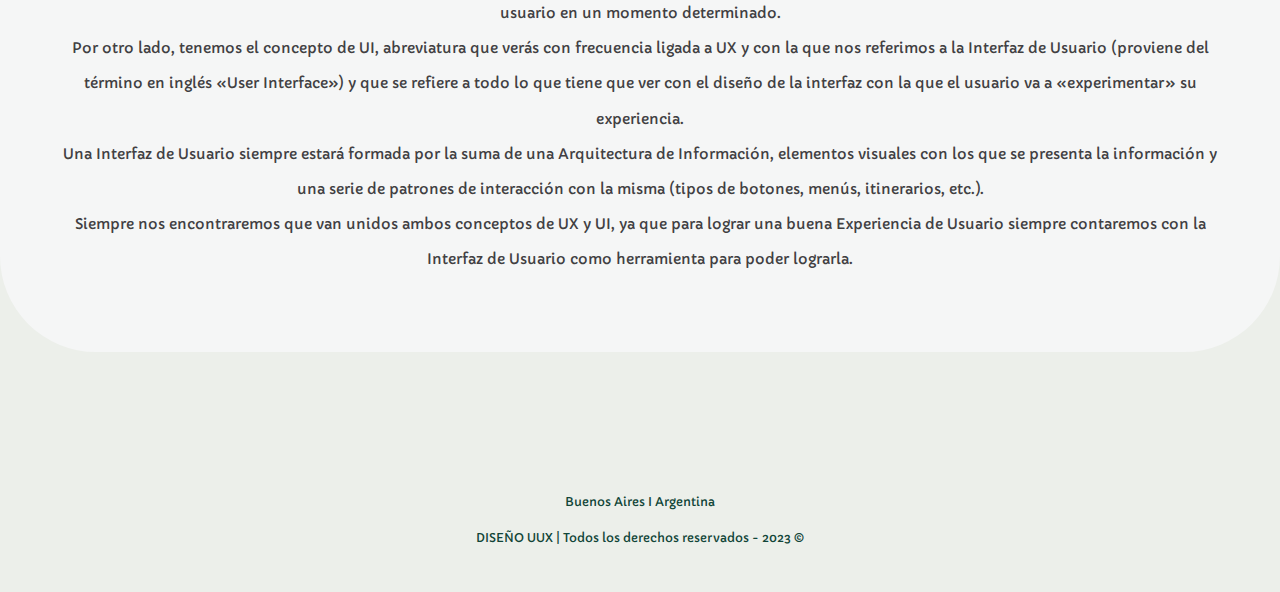
==== commit 9177c5b7: "Corrección animación logo" ====
--- a/index.html
+++ b/index.html
@@ -36,7 +36,7 @@
         <span class="navbar-toggler-icon"></span>
       </button>
       <a class="navbar-brand" href="index.html">
-        <img class="logo" src="./img/uxdesign.png" alt="Imagen del logo" data-aos="fade-right">
+        <img class="logo" src="./img/uxdesign.png" alt="Imagen del logo">
       </a>
 
       <nav class="collapse navbar-collapse justify-content-between" id="navbarNav">
--- a/css/styles.css
+++ b/css/styles.css
@@ -72,7 +72,7 @@
     line-height: 2.2rem;
   }
   .titulo__seccion:hover {
-    color: #12a07d;
+    color: #119473;
   }
 }
 .proyecto1__card {
@@ -181,7 +181,7 @@
 }
 
 .btn {
-  color: #12a07d;
+  color: #119473;
   background-color: #ECEFEA;
   font: 400 2.2rem/1.5 "Sacramento", cursive;
   font-size: 1.7rem;
@@ -474,7 +474,7 @@
     margin: 0 0.3rem;
   }
   .navbar-collapse .nav-item .activo {
-    color: #12a07d;
+    color: #119473;
     background-color: #ECEFEA;
   }
   .navbar-collapse .nav-item .nav-link {
@@ -497,7 +497,7 @@
   .navbar-collapse .contacto {
     width: 12rem;
     height: 4rem;
-    color: #12a07d;
+    color: #119473;
     background-color: #D2E1CC;
     align-self: center;
     padding: 0.5rem 0.5rem 1rem 0.5rem;
@@ -839,7 +839,7 @@
   padding: 2rem 0;
 }
 .info__titulo {
-  color: #12a07d;
+  color: #119473;
   margin-top: 1rem;
   margin-bottom: 2rem;
 }
@@ -1047,7 +1047,7 @@
   margin-right: 1rem;
 }
 .colaboraciones .contacto__red .icono__card i {
-  color: #12a07d;
+  color: #119473;
   font-size: 1.4rem;
   justify-content: center;
 }
@@ -1069,7 +1069,7 @@
   height: 100%;
   max-height: 16rem;
   background-color: #ECEFEA;
-  border-radius: 0 1.5rem 0 1.5rem;
+  border-radius: 0.5rem 1.5rem 0.5rem 1.5rem;
   display: grid;
   grid-template-rows: 1fr 2fr;
   justify-items: center;
